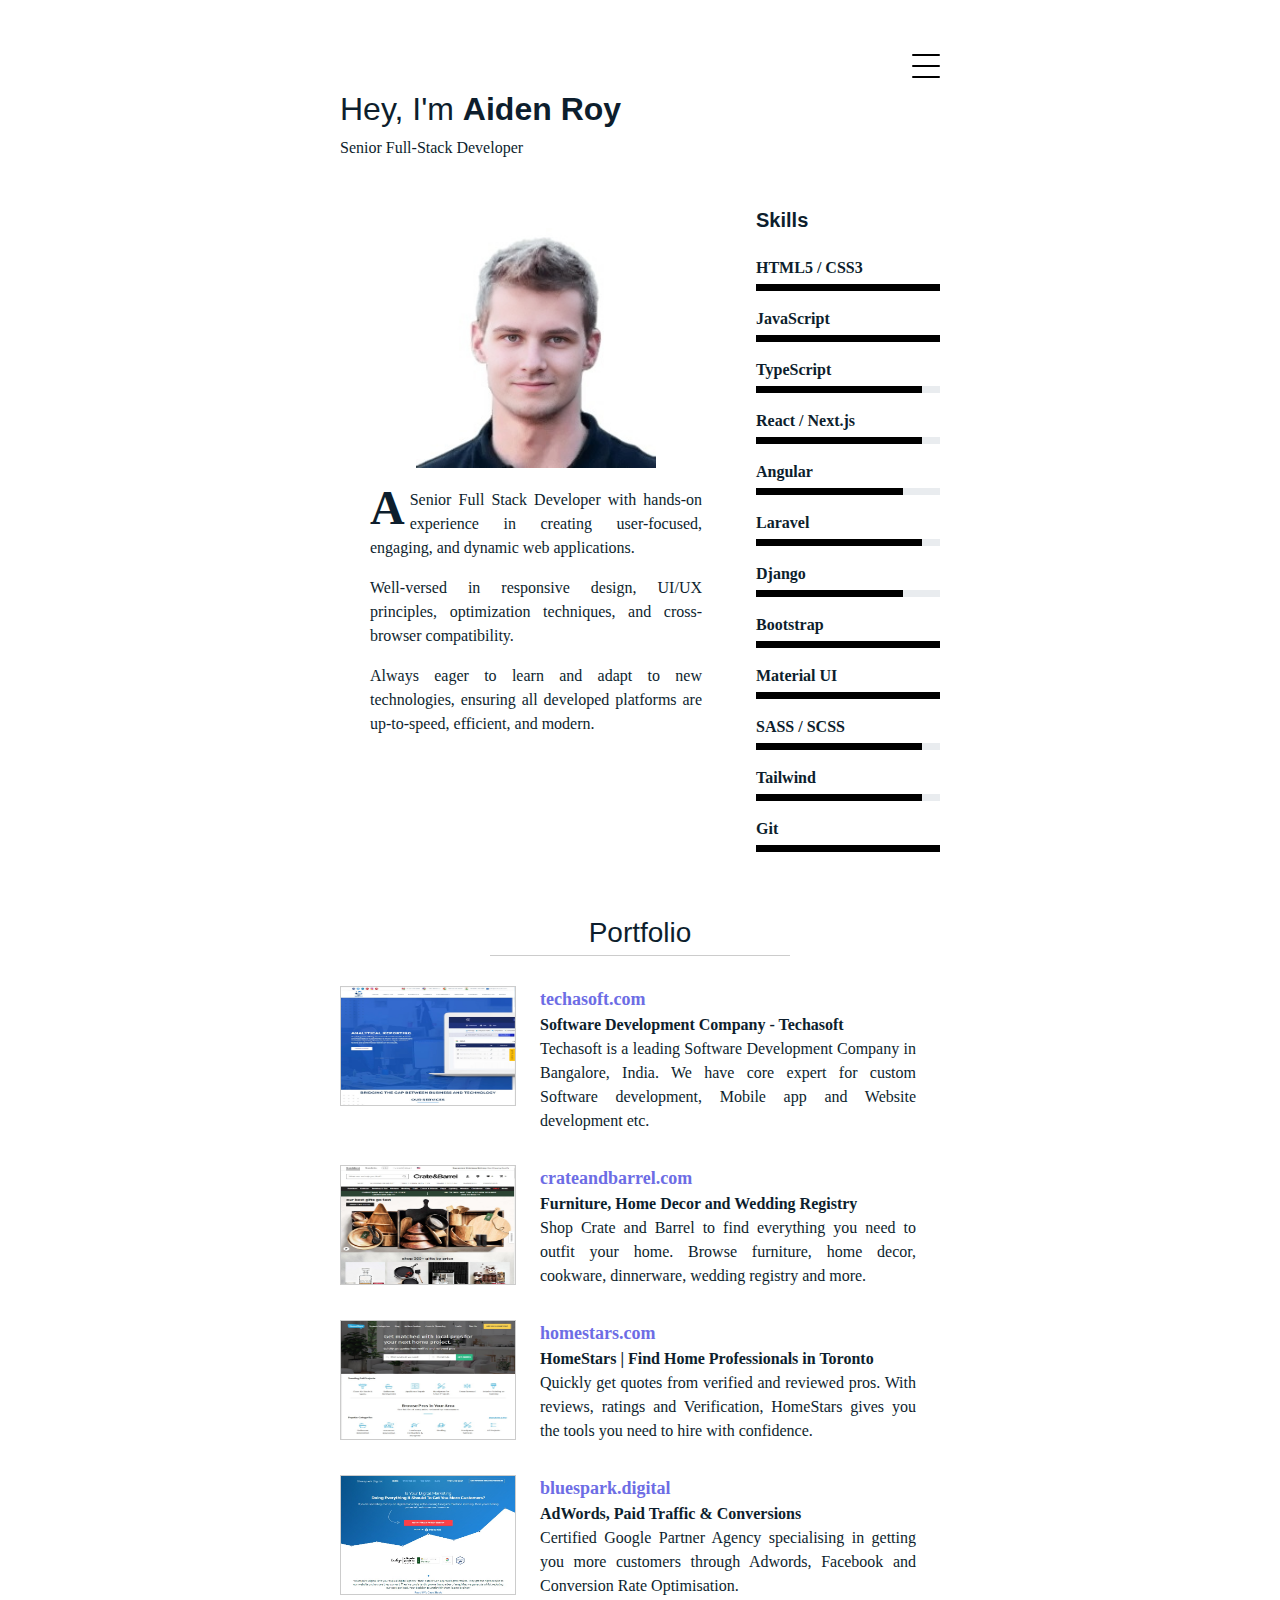
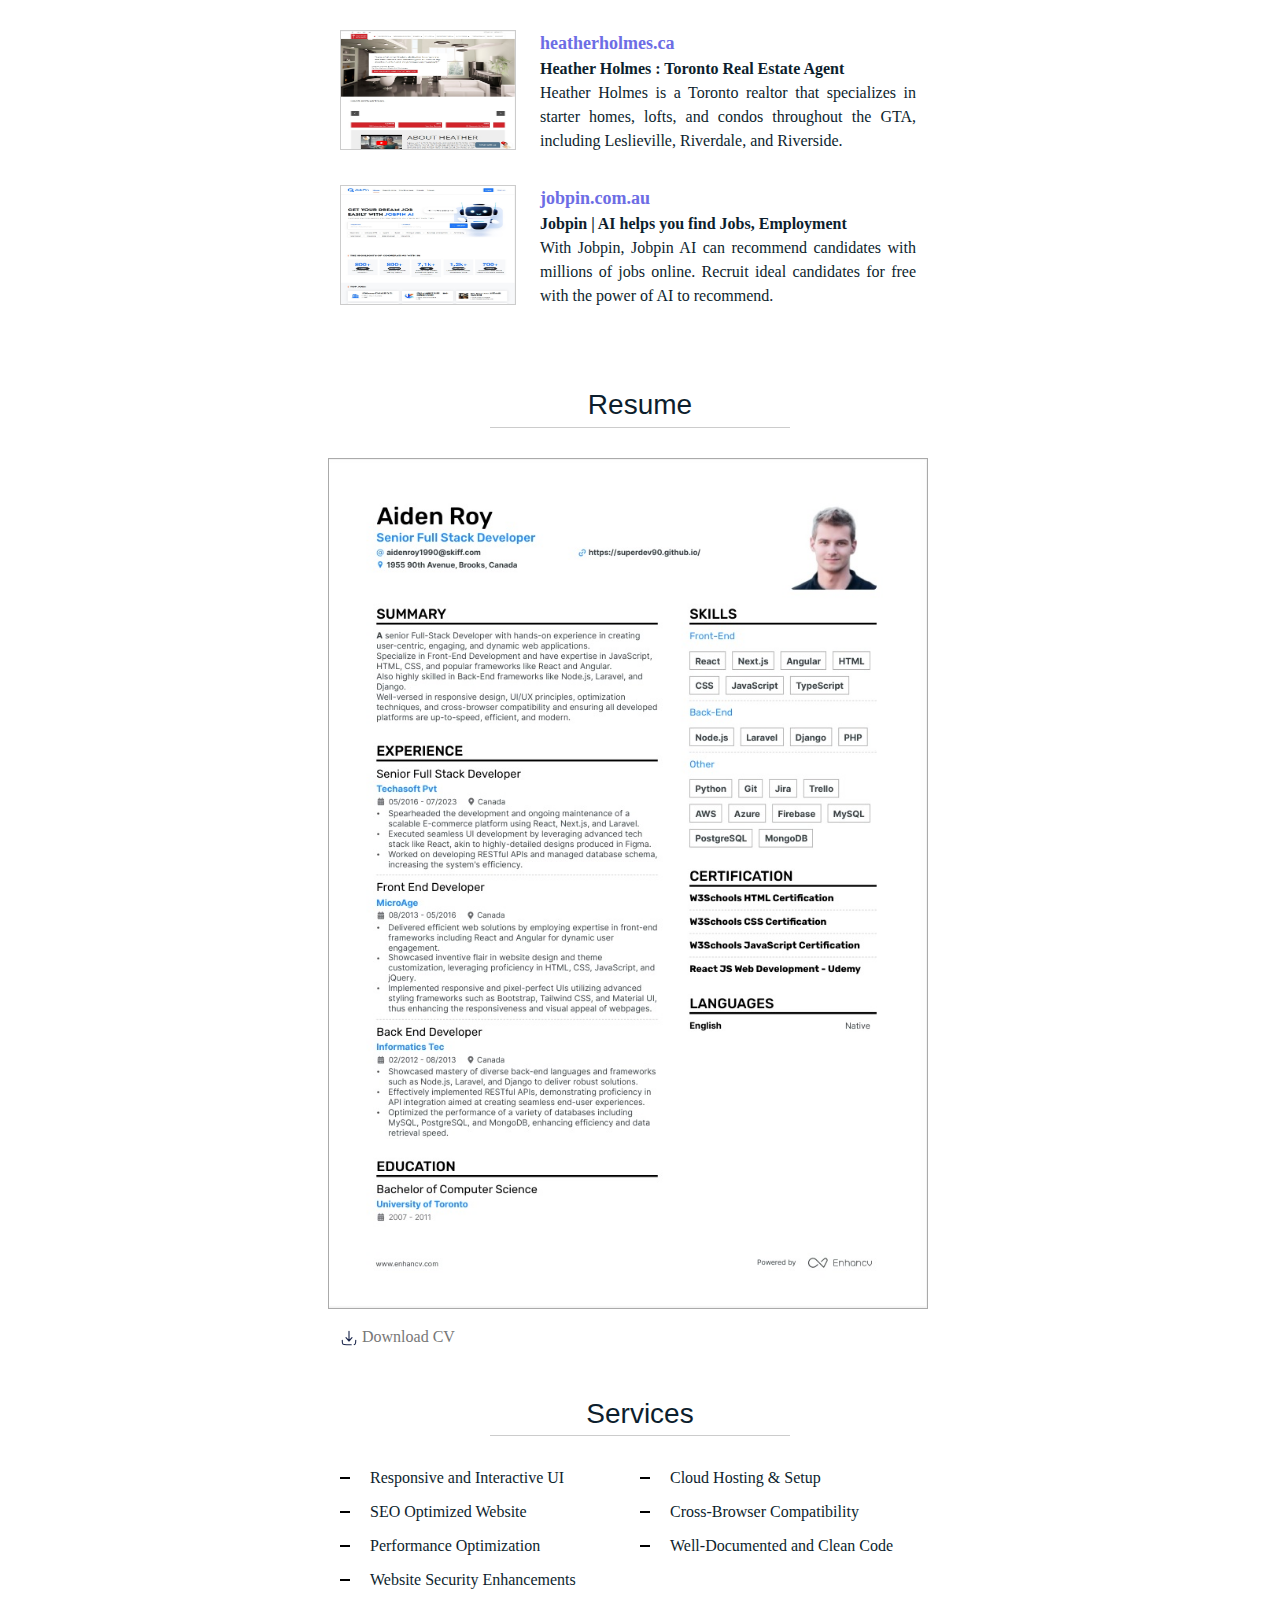
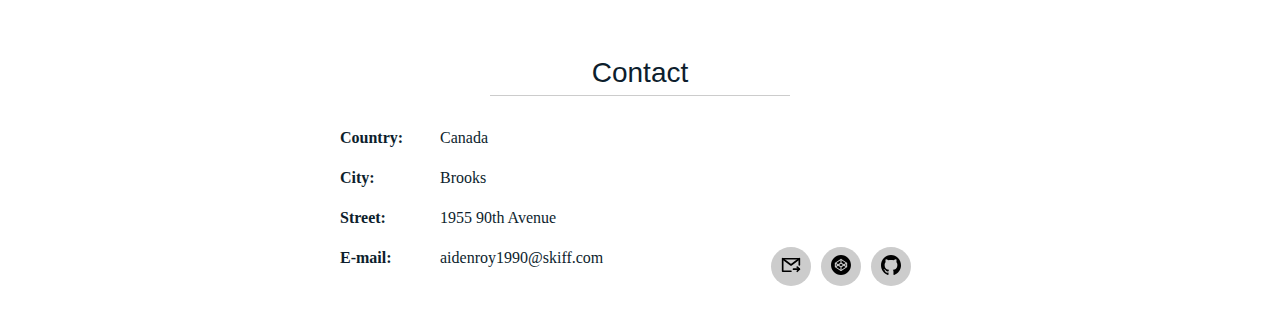
==== index.html @ 8926b75c "add download cv" ====
<!DOCTYPE html>
<html lang="en">
	<head>
		<meta charset="utf-8" />
		<meta content="width=device-width, initial-scale=1.0" name="viewport" />
		<title>Portfolio - AidenRoy</title>
		<link href="assets/vendor/aos/aos.css" rel="stylesheet" />
		<link href="assets/vendor/bootstrap/css/bootstrap.min.css" rel="stylesheet" />
		<link href="assets/css/style.css" rel="stylesheet" />
	</head>
	<body>
		<div style="max-width: 600px; margin: 0 auto">
			<nav class="navbar navbar-light custom-navbar">
				<a class="navbar-brand" href="index.html"></a>
				<a href="#" class="burger" data-bs-toggle="collapse" data-bs-target="#main-navbar">
					<span></span>
				</a>
			</nav>
			<div class="row mb-5">
				<h2>Hey, I'm <b>Aiden Roy</b></h2>
				<p class="mb-0">Senior Full-Stack Developer</p>
			</div>
			<div class="row mb-5">
				<div class="col-md-4 ml-auto order-2">
					<h3 class="h3 mb-4"><b>Skills</b></h3>
					<ul class="list-unstyled">
						<li class="mb-3">
							<div class="mb-1" style="justify-content: space-between">
								<strong>HTML5 / CSS3</strong>
							</div>
							<div class="progress custom-progress">
								<div class="progress-bar" role="progressbar" style="width: 100%"></div>
							</div>
						</li>
						<li class="mb-3">
							<div class="mb-1" style="justify-content: space-between">
								<strong>JavaScript</strong>
							</div>
							<div class="progress custom-progress">
								<div class="progress-bar" role="progressbar" style="width: 100%"></div>
							</div>
						</li>
						<li class="mb-3">
							<div class="mb-1" style="justify-content: space-between">
								<strong>TypeScript</strong>
							</div>
							<div class="progress custom-progress">
								<div class="progress-bar" role="progressbar" style="width: 90%"></div>
							</div>
						</li>
						<li class="mb-3">
							<div class="mb-1" style="justify-content: space-between">
								<strong>React / Next.js</strong>
							</div>
							<div class="progress custom-progress">
								<div class="progress-bar" role="progressbar" style="width: 90%"></div>
							</div>
						</li>
						<li class="mb-3">
							<div class="mb-1" style="justify-content: space-between">
								<strong>Angular</strong>
							</div>
							<div class="progress custom-progress">
								<div class="progress-bar" role="progressbar" style="width: 80%"></div>
							</div>
						</li>
						<li class="mb-3">
							<div class="mb-1" style="justify-content: space-between">
								<strong>Laravel</strong>
							</div>
							<div class="progress custom-progress">
								<div class="progress-bar" role="progressbar" style="width: 90%"></div>
							</div>
						</li>
						<li class="mb-3">
							<div class="mb-1" style="justify-content: space-between">
								<strong>Django</strong>
							</div>
							<div class="progress custom-progress">
								<div class="progress-bar" role="progressbar" style="width: 80%"></div>
							</div>
						</li>
						<li class="mb-3">
							<div class="mb-1" style="justify-content: space-between">
								<strong>Bootstrap</strong>
							</div>
							<div class="progress custom-progress">
								<div class="progress-bar" role="progressbar" style="width: 100%"></div>
							</div>
						</li>
						<li class="mb-3">
							<div class="mb-1" style="justify-content: space-between">
								<strong>Material UI</strong>
							</div>
							<div class="progress custom-progress">
								<div class="progress-bar" role="progressbar" style="width: 100%"></div>
							</div>
						</li>
						<li class="mb-3">
							<div class="mb-1" style="justify-content: space-between">
								<strong>SASS / SCSS</strong>
							</div>
							<div class="progress custom-progress">
								<div class="progress-bar" role="progressbar" style="width: 90%"></div>
							</div>
						</li>
						<li class="mb-3">
							<div class="mb-1" style="justify-content: space-between">
								<strong>Tailwind</strong>
							</div>
							<div class="progress custom-progress">
								<div class="progress-bar" role="progressbar" style="width: 90%"></div>
							</div>
						</li>
						<li class="mb-3">
							<div class="mb-1" style="justify-content: space-between">
								<strong>Git</strong>
							</div>
							<div class="progress custom-progress">
								<div class="progress-bar" role="progressbar" style="width: 100%"></div>
							</div>
						</li>
					</ul>
				</div>
				<div class="col-md-8 mb-5 mb-md-0">
					<img src="assets/img/avatar.jpg" width="100%" height="auto" alt="Image" class="img-fluid imgavatar" />
					<div style="text-align: justify; padding: 0px 30px">
						<p class="firstheading">A Senior Full Stack Developer with hands-on experience in creating user-focused, engaging, and dynamic web applications.</p>
						<p>Well-versed in responsive design, UI/UX principles, optimization techniques, and cross-browser compatibility.</p>
						<p>Always eager to learn and adapt to new technologies, ensuring all developed platforms are up-to-speed, efficient, and modern.</p>
					</div>
				</div>
			</div>

			<div class="row mb-5">
				<h3 class="h3 heading grey-border">Portfolio</h3>
				<div class="row mb-3">
					<div class="col-4">
						<a href="https://www.techasoft.com" target="_blank"><img class="img-fluid portitem" src="assets/img/img_1.jpg" /></a>
					</div>
					<div class="col-8">
						<a href="https://www.techasoft.com" target="_blank"><span style="color: #6d6de5; font-size: 18px; font-weight: bolder">techasoft.com</span><br /></a>
						<b>Software Development Company - Techasoft</b>
						<p style="text-align: justify">
							Techasoft is a leading Software Development Company in Bangalore, India. We have core expert for custom Software development, Mobile app and Website development etc.
						</p>
					</div>
				</div>
				<div class="row mb-3">
					<div class="col-4">
						<a href="https://www.crateandbarrel.com/" target="_blank"><img class="img-fluid portitem" src="assets/img/img_2.jpg" /></a>
					</div>
					<div class="col-8">
						<a href="https://www.crateandbarrel.com/" target="_blank"><span style="color: #6d6de5; font-size: 18px; font-weight: bolder">crateandbarrel.com</span><br /></a>
						<b>Furniture, Home Decor and Wedding Registry</b>
						<p style="text-align: justify">
							Shop Crate and Barrel to find everything you need to outfit your home. Browse furniture, home decor, cookware, dinnerware, wedding registry and more.
						</p>
					</div>
				</div>
				<div class="row mb-3">
					<div class="col-4">
						<a href="https://homestars.com/" target="_blank"><img class="img-fluid portitem" src="assets/img/img_3.jpg" /></a>
					</div>
					<div class="col-8">
						<a href="https://homestars.com/" target="_blank"><span style="color: #6d6de5; font-size: 18px; font-weight: bolder">homestars.com</span><br /></a>
						<b>HomeStars | Find Home Professionals in Toronto</b>
						<p style="text-align: justify">
							Quickly get quotes from verified and reviewed pros. With reviews, ratings and Verification, HomeStars gives you the tools you need to hire with confidence.
						</p>
					</div>
				</div>
				<div class="row mb-3">
					<div class="col-4">
						<a href="https://www.bluespark.digital/" target="_blank"><img class="img-fluid portitem" src="assets/img/img_5.jpg" /></a>
					</div>
					<div class="col-8">
						<a href="https://www.bluespark.digital/" target="_blank"><span style="color: #6d6de5; font-size: 18px; font-weight: bolder">bluespark.digital</span><br /></a>
						<b>AdWords, Paid Traffic & Conversions</b>
						<p style="text-align: justify">Certified Google Partner Agency specialising in getting you more customers through Adwords, Facebook and Conversion Rate Optimisation.</p>
					</div>
				</div>
				<div class="row mb-3">
					<div class="col-4">
						<a href="https://heatherholmes.ca/" target="_blank"><img class="img-fluid portitem" src="assets/img/img_6.jpg" /></a>
					</div>
					<div class="col-8">
						<a href="https://heatherholmes.ca/" target="_blank"><span style="color: #6d6de5; font-size: 18px; font-weight: bolder">heatherholmes.ca</span><br /></a>
						<b>Heather Holmes : Toronto Real Estate Agent</b>
						<p style="text-align: justify">
							Heather Holmes is a Toronto realtor that specializes in starter homes, lofts, and condos throughout the GTA, including Leslieville, Riverdale, and Riverside.
						</p>
					</div>
				</div>
				<div class="row mb-3">
					<div class="col-4">
						<a href="https://jobpin.com.au/" target="_blank"><img class="img-fluid portitem" src="assets/img/img_4.jpg" /></a>
					</div>
					<div class="col-8">
						<a href="https://jobpin.com.au/" target="_blank"><span style="color: #6d6de5; font-size: 18px; font-weight: bolder">jobpin.com.au</span><br /></a>
						<b>Jobpin | AI helps you find Jobs, Employment</b>
						<p style="text-align: justify">
							With Jobpin, Jobpin AI can recommend candidates with millions of jobs online. Recruit ideal candidates for free with the power of AI to recommend.
						</p>
					</div>
				</div>
			</div>

			<div class="row mb-5">
				<h3 class="h3 heading grey-border">Resume</h3>
				<div class="row mb-3">
					<img class="img-fluid" style="border: 1px solid #aaa; padding: 0" width="100%" height="auto" src="assets/img/resume.jpg" />
				</div>
				<a href="assets/img/resume.pdf">
					<svg width="18px" height="18px" viewBox="0 0 24 24" fill="none" xmlns="http://www.w3.org/2000/svg">
						<path d="M12 3V16M12 16L16 11.625M12 16L8 11.625" stroke="#1C274C" stroke-width="1.5" stroke-linecap="round" stroke-linejoin="round" />
						<path
							d="M15 21H9C6.17157 21 4.75736 21 3.87868 20.1213C3 19.2426 3 17.8284 3 15M21 15C21 17.8284 21 19.2426 20.1213 20.1213C19.8215 20.4211 19.4594 20.6186 19 20.7487"
							stroke="#1C274C"
							stroke-width="1.5"
							stroke-linecap="round"
							stroke-linejoin="round"
						/></svg
					>&nbsp;Download CV</a
				>
			</div>

			<div class="row mb-5">
				<h3 class="h3 heading grey-border">Services</h3>
				<div class="row">
					<div class="col-6">
						<ul class="list-unstyled list-line">
							<li>Responsive and Interactive UI</li>
							<li>SEO Optimized Website</li>
							<li>Performance Optimization</li>
							<li>Website Security Enhancements</li>
						</ul>
					</div>
					<div class="col-6">
						<ul class="list-unstyled list-line">
							<li>Cloud Hosting & Setup</li>
							<li>Cross-Browser Compatibility</li>
							<li>Well-Documented and Clean Code</li>
						</ul>
					</div>
				</div>
			</div>

			<div class="row mb-5">
				<h3 class="h3 heading grey-border">Contact</h3>
				<div class="row">
					<div class="col-2">
						<p><b>Country:</b></p>
						<p><b>City:</b></p>
						<p><b>Street:</b></p>
						<p><b>E-mail:</b></p>
					</div>
					<div class="col-4">
						<p>Canada</p>
						<p>Brooks</p>
						<p>1955 90th Avenue</p>
						<p>aidenroy1990@skiff.com</p>
					</div>
					<div class="col-6" style="display: flex; align-items: end; justify-content: end">
						<a class="linkitem" href="mailto:aidenroy1990@skiff.com">
							<svg width="20px" height="20px" viewBox="0 0 48 48" fill="none" xmlns="http://www.w3.org/2000/svg">
								<path d="M44 24V9H24H4V24V39H24" stroke="#000000" stroke-width="4" stroke-linecap="round" stroke-linejoin="round" />
								<path d="M44 34L30 34" stroke="#000000" stroke-width="4" stroke-linecap="round" stroke-linejoin="round" />
								<path d="M39 29L44 34L39 39" stroke="#000000" stroke-width="4" stroke-linecap="round" stroke-linejoin="round" />
								<path d="M4 9L24 24L44 9" stroke="#000000" stroke-width="4" stroke-linecap="round" stroke-linejoin="round" />
							</svg>
						</a>
						<a class="linkitem" href="https://codepen.io/superdev1990" target="_blank">
							<svg
								fill="#000000"
								version="1.1"
								xmlns="http://www.w3.org/2000/svg"
								xmlns:xlink="http://www.w3.org/1999/xlink"
								width="20px"
								height="20px"
								viewBox="0 0 512 512"
								enable-background="new 0 0 512 512"
								xml:space="preserve"
							>
								<g id="c2be471c56fc5b4dd571614bb305209c">
									<path
										display="inline"
										d="M159.145,256.002l-33.97,22.721v-45.441L159.145,256.002z M242.423,200.297v-63.325l-106.378,70.912
		l47.519,31.789L242.423,200.297z M375.957,207.884l-106.38-70.912v63.325l58.863,39.376L375.957,207.884z M136.045,304.119
		l106.377,70.913v-63.326l-58.857-39.366L136.045,304.119z M269.577,311.706v63.326l106.38-70.913L328.44,272.34L269.577,311.706z
		 M255.999,223.882l-48.02,32.119l48.02,32.121l48.022-32.121L255.999,223.882z M511.5,256.002
		c0,141.112-114.39,255.497-255.501,255.497C114.895,511.499,0.5,397.114,0.5,256.002C0.5,114.891,114.895,0.501,255.999,0.501
		C397.11,0.501,511.5,114.891,511.5,256.002z M413.978,207.867c0-0.599-0.043-1.188-0.122-1.771c-0.028-0.198-0.074-0.39-0.107-0.59
		c-0.07-0.382-0.137-0.765-0.237-1.139c-0.058-0.225-0.14-0.44-0.212-0.656c-0.107-0.333-0.215-0.664-0.348-0.989
		c-0.092-0.224-0.205-0.448-0.304-0.664c-0.146-0.308-0.296-0.607-0.461-0.897c-0.122-0.217-0.259-0.424-0.388-0.632
		c-0.183-0.282-0.369-0.557-0.572-0.823c-0.15-0.199-0.304-0.398-0.47-0.589c-0.212-0.249-0.437-0.499-0.673-0.732
		c-0.18-0.183-0.354-0.365-0.54-0.531c-0.246-0.225-0.508-0.44-0.773-0.649c-0.2-0.157-0.399-0.315-0.611-0.465
		c-0.078-0.05-0.149-0.116-0.229-0.166l-144.398-96.269c-4.563-3.042-10.501-3.042-15.063,0l-144.402,96.269
		c-0.076,0.05-0.146,0.116-0.221,0.166c-0.212,0.149-0.415,0.308-0.615,0.465c-0.266,0.209-0.524,0.425-0.77,0.649
		c-0.187,0.166-0.364,0.349-0.544,0.531c-0.236,0.233-0.456,0.483-0.677,0.732c-0.158,0.19-0.315,0.39-0.465,0.589
		c-0.199,0.267-0.391,0.541-0.57,0.823c-0.138,0.208-0.266,0.415-0.39,0.632c-0.166,0.29-0.315,0.59-0.462,0.897
		c-0.104,0.216-0.208,0.44-0.303,0.664c-0.133,0.325-0.245,0.656-0.35,0.989c-0.074,0.216-0.148,0.432-0.211,0.656
		c-0.101,0.374-0.166,0.757-0.238,1.139c-0.032,0.2-0.082,0.392-0.107,0.59c-0.079,0.582-0.125,1.172-0.125,1.771v96.269
		c0,0.599,0.046,1.188,0.125,1.778c0.025,0.191,0.075,0.391,0.107,0.582c0.072,0.383,0.138,0.765,0.238,1.139
		c0.063,0.225,0.137,0.44,0.211,0.656c0.104,0.332,0.217,0.665,0.35,0.999c0.095,0.224,0.199,0.438,0.303,0.655
		c0.146,0.308,0.296,0.606,0.462,0.905c0.124,0.208,0.252,0.416,0.39,0.624c0.18,0.282,0.371,0.557,0.57,0.822
		c0.149,0.208,0.307,0.399,0.465,0.59c0.221,0.249,0.44,0.499,0.677,0.731c0.18,0.184,0.357,0.365,0.544,0.532
		c0.245,0.225,0.504,0.439,0.77,0.647c0.2,0.158,0.403,0.316,0.615,0.466c0.075,0.05,0.145,0.116,0.221,0.166l144.402,96.27
		c2.281,1.521,4.908,2.284,7.53,2.284c2.63,0,5.252-0.764,7.533-2.284l144.398-96.27c0.079-0.05,0.15-0.116,0.229-0.166
		c0.212-0.149,0.411-0.308,0.611-0.466c0.266-0.208,0.527-0.423,0.773-0.647c0.186-0.167,0.36-0.349,0.54-0.532
		c0.236-0.232,0.461-0.482,0.673-0.731c0.166-0.19,0.319-0.382,0.47-0.59c0.203-0.266,0.39-0.54,0.572-0.822
		c0.129-0.208,0.266-0.416,0.388-0.624c0.165-0.299,0.315-0.598,0.461-0.905c0.099-0.217,0.212-0.432,0.304-0.655
		c0.133-0.334,0.24-0.667,0.348-0.999c0.072-0.216,0.154-0.432,0.212-0.656c0.101-0.374,0.167-0.756,0.237-1.139
		c0.033-0.191,0.079-0.391,0.107-0.582c0.079-0.59,0.122-1.18,0.122-1.778V207.867z M386.826,278.723v-45.441l-33.965,22.72
		L386.826,278.723z"
									></path>
								</g>
							</svg>
						</a>
						<a class="linkitem" href="https://github.com/superdev90" target="_blank">
							<svg width="20px" height="20px" viewBox="0 0 20 20" version="1.1" xmlns="http://www.w3.org/2000/svg" xmlns:xlink="http://www.w3.org/1999/xlink">
								<g id="Page-1" stroke="none" stroke-width="1" fill="none" fill-rule="evenodd">
									<g id="Dribbble-Light-Preview" transform="translate(-140.000000, -7559.000000)" fill="#000000">
										<g id="icons" transform="translate(56.000000, 160.000000)">
											<path
												d="M94,7399 C99.523,7399 104,7403.59 104,7409.253 C104,7413.782 101.138,7417.624 97.167,7418.981 C96.66,7419.082 96.48,7418.762 96.48,7418.489 C96.48,7418.151 96.492,7417.047 96.492,7415.675 C96.492,7414.719 96.172,7414.095 95.813,7413.777 C98.04,7413.523 100.38,7412.656 100.38,7408.718 C100.38,7407.598 99.992,7406.684 99.35,7405.966 C99.454,7405.707 99.797,7404.664 99.252,7403.252 C99.252,7403.252 98.414,7402.977 96.505,7404.303 C95.706,7404.076 94.85,7403.962 94,7403.958 C93.15,7403.962 92.295,7404.076 91.497,7404.303 C89.586,7402.977 88.746,7403.252 88.746,7403.252 C88.203,7404.664 88.546,7405.707 88.649,7405.966 C88.01,7406.684 87.619,7407.598 87.619,7408.718 C87.619,7412.646 89.954,7413.526 92.175,7413.785 C91.889,7414.041 91.63,7414.493 91.54,7415.156 C90.97,7415.418 89.522,7415.871 88.63,7414.304 C88.63,7414.304 88.101,7413.319 87.097,7413.247 C87.097,7413.247 86.122,7413.234 87.029,7413.87 C87.029,7413.87 87.684,7414.185 88.139,7415.37 C88.139,7415.37 88.726,7417.2 91.508,7416.58 C91.513,7417.437 91.522,7418.245 91.522,7418.489 C91.522,7418.76 91.338,7419.077 90.839,7418.982 C86.865,7417.627 84,7413.783 84,7409.253 C84,7403.59 88.478,7399 94,7399"
												id="github-[#142]"
											></path>
										</g>
									</g>
								</g></svg
						></a>
					</div>
				</div>
			</div>
		</div>
	</body>
	<script src="assets/vendor/aos/aos.js"></script>
	<script src="assets/vendor/bootstrap/js/bootstrap.bundle.min.js"></script>
	<script src="assets/js/main.js"></script>
</html>
---- assets/css/style.css ----
/**
* Template Name: MyPortfolio
* Updated: Sep 18 2023 with Bootstrap v5.3.2
* Template URL: https://bootstrapmade.com/myportfolio-bootstrap-portfolio-website-template/
* Author: BootstrapMade.com
* License: https://bootstrapmade.com/license/
*/

/*--------------------------------------------------------------
# General
--------------------------------------------------------------*/
body {
	font-family: "Source Seric";
	color: #0d1e2d;
}

a {
	color: #777;
	text-decoration: none;
}

a:hover {
	color: #000;
}

h1,
h2,
h3,
h4,
h5,
h6,
.font-heading {
	font-family: "Raleway", sans-serif;
}

.section {
	padding: 7rem 0;
}

.filters a {
	text-decoration: none;
	color: #000;
	display: inline-block;
	padding-left: 10px;
	padding-right: 10px;
	position: relative;
}

.filters a:hover,
.filters a:focus,
.filters a:active {
	text-decoration: none;
}

.filters a:hover:before {
	content: "";
	position: absolute;
	left: 10px;
	right: 10px;
	bottom: 0;
	height: 1px;
	background-color: #000;
}

.filters a.active {
	color: #000;
}

.filters a.active:before {
	content: "";
	position: absolute;
	left: 10px;
	right: 10px;
	bottom: 0;
	height: 1px;
	background-color: #000;
}

.h3 {
	font-size: 20px;
}

.h4 {
	font-size: 16px;
}

.heading {
	font-size: 28px;
}

.readmore {
	display: inline-block;
	border: 1px solid #000;
	padding: 10px 15px;
	font-size: 12px;
	text-transform: uppercase;
	color: #000;
	transition: 0.2s all ease;
	font-weight: 700;
}

.readmore:active,
.readmore:focus,
.readmore:hover {
	outline: none;
}

.readmore:hover {
	color: #fff;
	text-decoration: none;
	background: #000;
}

.testimonials-slider .swiper-pagination {
	margin-top: -60px;
	position: relative;
}

.testimonials-slider .swiper-pagination .swiper-pagination-bullet {
	width: 12px;
	height: 12px;
	background-color: rgba(13, 30, 45, 0.3);
	opacity: 1;
}

.testimonials-slider .swiper-pagination .swiper-pagination-bullet-active {
	background-color: rgba(13, 30, 45, 0.6);
}

.sticky-content {
	position: sticky;
	position: -webkit-sticky;
	top: 0;
	/* required */
}

.list-line li {
	margin-bottom: 10px;
	position: relative;
	padding-left: 30px;
}

.list-line li:before {
	content: "";
	position: absolute;
	left: 0;
	top: 0.7rem;
	width: 10px;
	height: 2px;
	background: #000;
}

.form-control {
	border-radius: 0;
	background: #f8f9fa;
	border: 1px solid transparent;
	padding-top: 10px !important;
	padding-bottom: 10px !important;
}

.form-control:active,
.form-control:focus {
	background: #eff1f4;
	outline: none;
	box-shadow: none;
	border: 1px solid transparent;
}

.custom-progress {
	height: 7px;
	border-radius: 0;
}

.custom-progress .progress-bar {
	background: #000;
}

/* Services */
.services i {
	font-size: 40px;
}

.services h4 {
	padding-top: 10px;
}

/* Contact Form */
.php-email-form .error-message {
	display: none;
	color: #fff;
	background: #ed3c0d;
	text-align: left;
	padding: 15px;
	font-weight: 600;
}

.php-email-form .error-message br + br {
	margin-top: 25px;
}

.php-email-form .sent-message {
	display: none;
	color: #fff;
	background: #18d26e;
	text-align: center;
	padding: 15px;
	font-weight: 600;
}

.php-email-form .loading {
	display: none;
	background: #fff;
	text-align: center;
	padding: 15px;
}

.php-email-form .loading:before {
	content: "";
	display: inline-block;
	border-radius: 50%;
	width: 24px;
	height: 24px;
	margin: 0 10px -6px 0;
	border: 3px solid #18d26e;
	border-top-color: #eee;
	animation: animate-loading 1s linear infinite;
}

@keyframes animate-loading {
	0% {
		transform: rotate(0deg);
	}

	100% {
		transform: rotate(360deg);
	}
}

/*--------------------------------------------------------------
# Header
--------------------------------------------------------------*/
/* Custom Navmenu */
.custom-navmenu {
	background: #0d1e2d;
}

.custom-navmenu .custom-menu,
.custom-navmenu .custom-menu li {
	padding: 0;
	margin: 0;
	list-style: none;
}

.custom-navmenu .custom-menu li {
	margin-bottom: 0;
	font-size: 20px;
}

.custom-navmenu .custom-menu li a {
	color: #fff;
	padding: 10px 0 !important;
}

.custom-navmenu .custom-menu li a:hover {
	text-decoration: none;
}

.custom-navmenu .custom-menu li.active a {
	text-decoration: underline;
}

.custom-navmenu h3 {
	font-size: 20px;
	color: #fff;
}

.custom-navmenu p {
	color: rgba(255, 255, 255, 0.6);
}

.custom-navmenu a {
	color: rgba(255, 255, 255, 0.7);
}

.custom-navmenu a:hover {
	color: #fff;
}

/* Custom Navbar */
.custom-navbar {
	padding-top: 50px;
	width: 100%;
}

@media (max-width: 780px) {
	.custom-navbar > .container {
		padding-right: 0;
		padding-left: 0;
	}
}

.custom-navbar .navbar-brand {
	font-size: 1.7rem;
}

/* Burger */
.burger {
	width: 28px;
	height: 32px;
	cursor: pointer;
	position: relative;
}

.burger:before,
.burger span,
.burger:after {
	width: 100%;
	height: 2px;
	display: block;
	background: #000;
	border-radius: 2px;
	position: absolute;
	opacity: 1;
}

.burger:before,
.burger:after {
	transition: top 0.35s cubic-bezier(0.23, 1, 0.32, 1), transform 0.35s cubic-bezier(0.23, 1, 0.32, 1), opacity 0.35s cubic-bezier(0.23, 1, 0.32, 1),
		background-color 1.15s cubic-bezier(0.86, 0, 0.07, 1);
	-webkit-transition: top 0.35s cubic-bezier(0.23, 1, 0.32, 1), -webkit-transform 0.35s cubic-bezier(0.23, 1, 0.32, 1), opacity 0.35s cubic-bezier(0.23, 1, 0.32, 1),
		background-color 1.15s cubic-bezier(0.86, 0, 0.07, 1);
	content: "";
}

.burger:before {
	top: 4px;
}

.burger span {
	top: 15px;
}

.burger:after {
	top: 26px;
}

/* Hover */
.burger:hover:before {
	top: 7px;
}

.burger:hover:after {
	top: 23px;
}

/* Click */
.burger.active span {
	opacity: 0;
}

.burger.active:before,
.burger.active:after {
	top: 40%;
}

.burger.active:before {
	transform: rotate(45deg);
}

.burger.active:after {
	transform: rotate(-45deg);
}

.burger:focus {
	outline: none;
}

/*--------------------------------------------------------------
# Footer
--------------------------------------------------------------*/
.footer {
	padding: 0 0 4rem 0;
}

.footer a {
	color: #000;
}

.social a {
	display: inline-block;
	width: 50px;
	height: 50px;
	border-radius: 50%;
	background: #f8f9fa;
	position: relative;
	text-align: center;
	color: #0d1e2d;
}

.social a span {
	display: inline-block;
	left: 50%;
	position: absolute;
	top: 50%;
	transform: translate(-50%, -50%);
}

.social a:hover {
	color: #000;
}

.firstheading::first-letter {
	font-weight: bold;
	font-size: 48px;
	float: left;
	line-height: 40px;
	padding-right: 5px;
}

.grey-border {
	border-bottom: 1px solid #ccc;
	padding-bottom: 5px;
	max-width: 300px;
	text-align: center;
	margin: 0 auto 30px;
}

.portitem {
	border: 1px solid #ccc;
	width: 100%;
	height: 120px;
}

.imgavatar {
	display: block;
	max-width: 240px;
	margin: 20px auto;
}

.linkitem {
	padding: 5px 10px 10px;
	background-color: #ccc;
	border-radius: 50%;
	margin: 0px 5px;
}
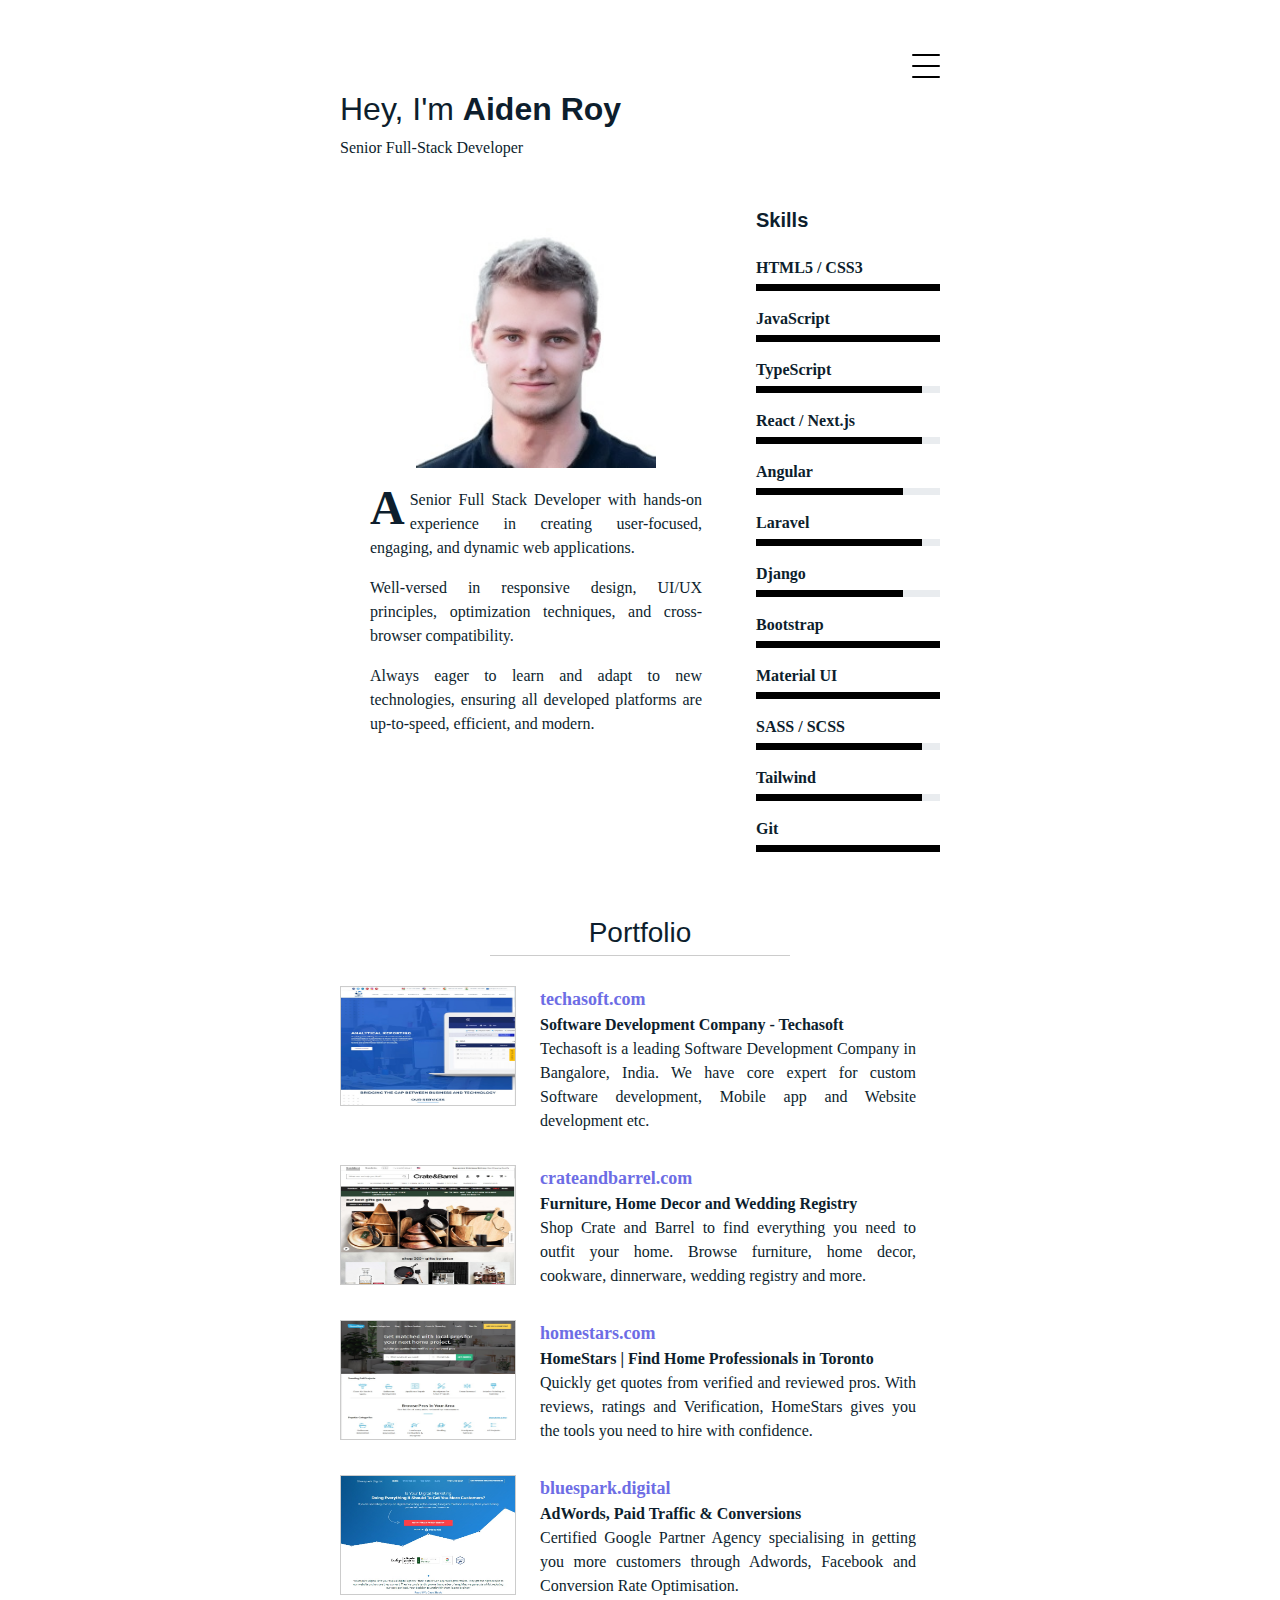
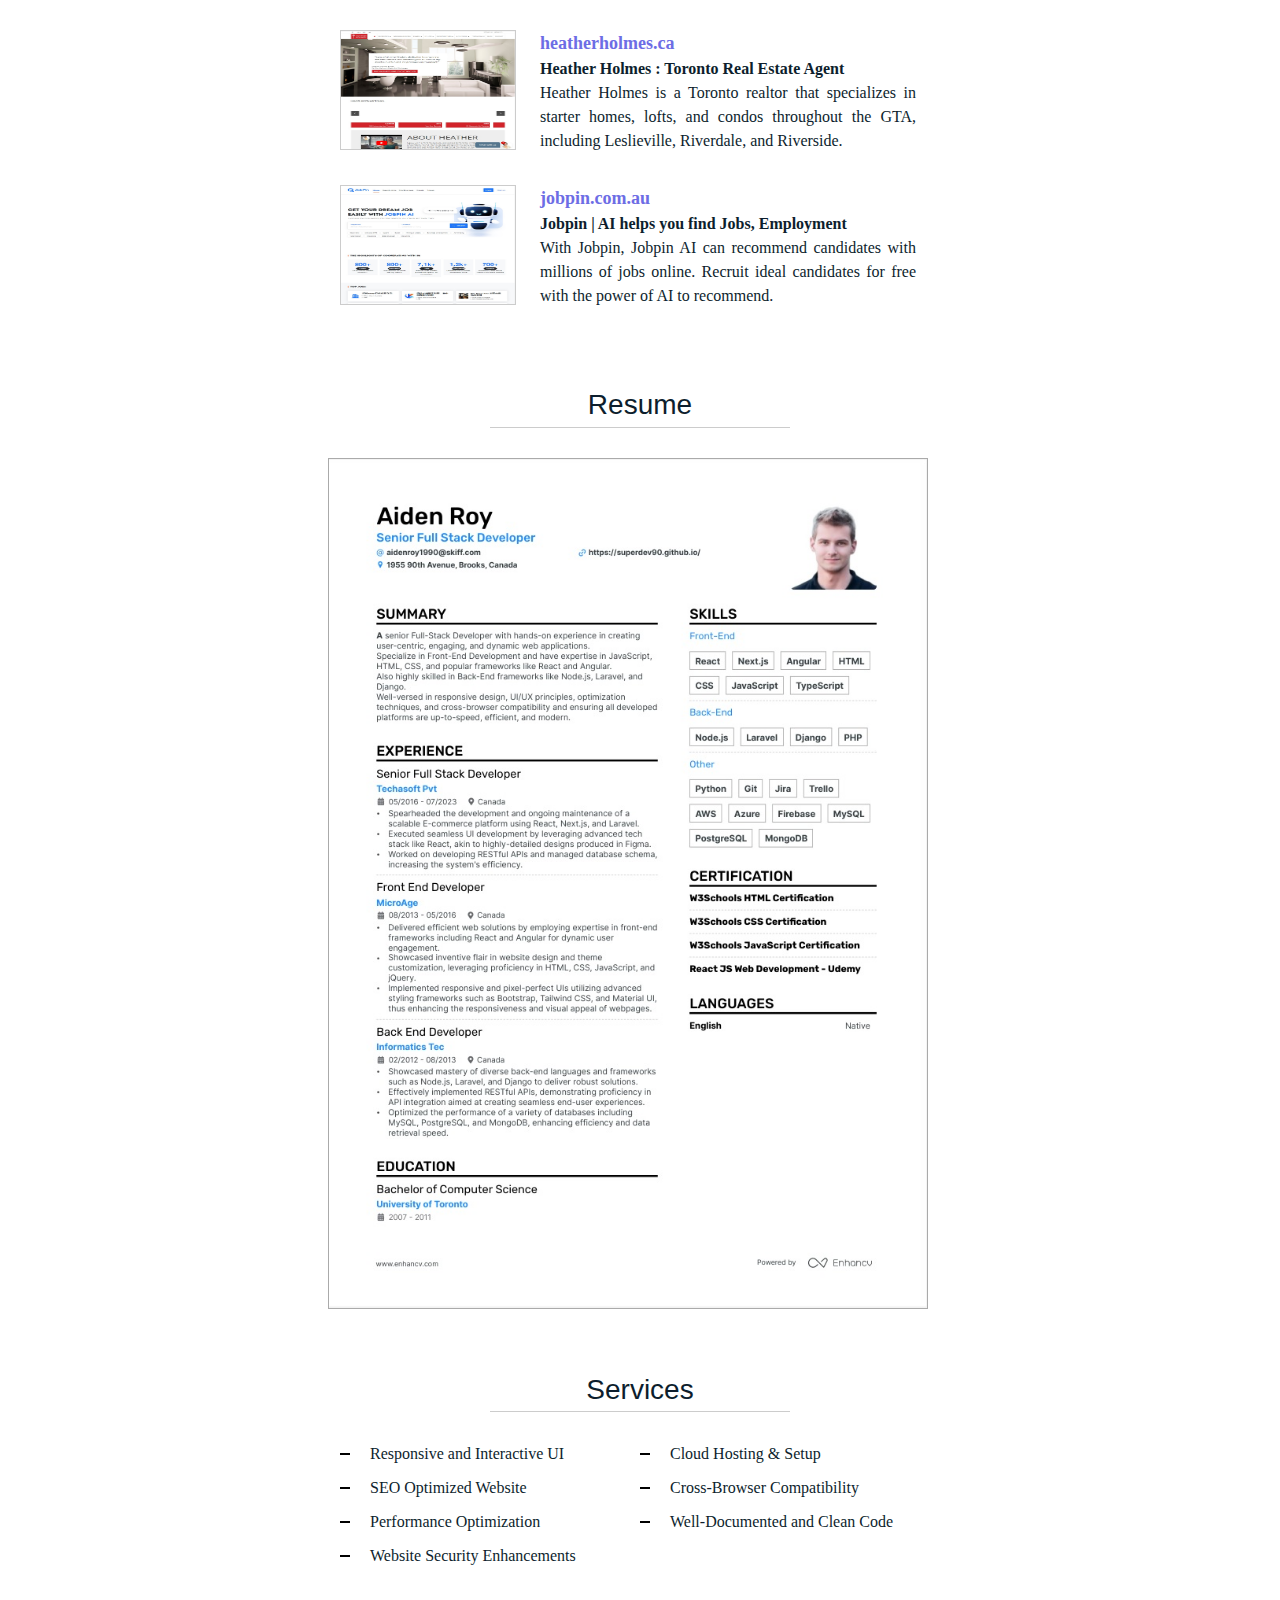
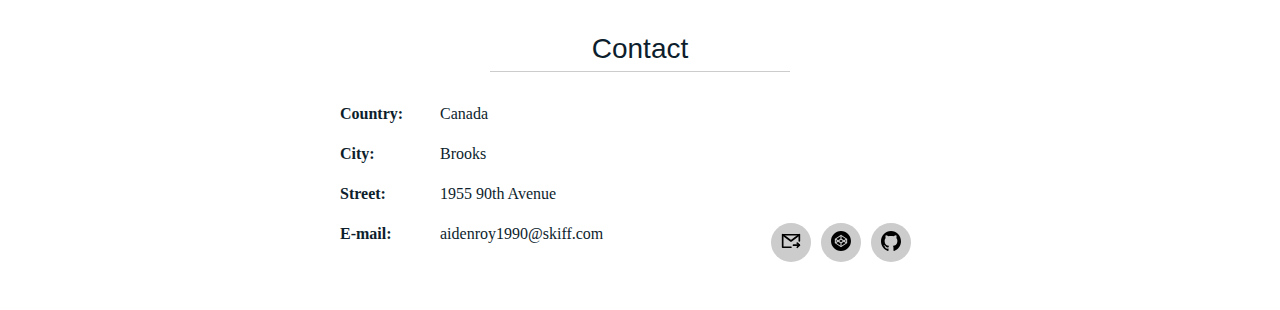
==== commit ec547dd1: "modify changes" ====
--- a/index.html
+++ b/index.html
@@ -211,18 +211,6 @@
 				<div class="row mb-3">
 					<img class="img-fluid" style="border: 1px solid #aaa; padding: 0" width="100%" height="auto" src="assets/img/resume.jpg" />
 				</div>
-				<a href="assets/img/resume.pdf">
-					<svg width="18px" height="18px" viewBox="0 0 24 24" fill="none" xmlns="http://www.w3.org/2000/svg">
-						<path d="M12 3V16M12 16L16 11.625M12 16L8 11.625" stroke="#1C274C" stroke-width="1.5" stroke-linecap="round" stroke-linejoin="round" />
-						<path
-							d="M15 21H9C6.17157 21 4.75736 21 3.87868 20.1213C3 19.2426 3 17.8284 3 15M21 15C21 17.8284 21 19.2426 20.1213 20.1213C19.8215 20.4211 19.4594 20.6186 19 20.7487"
-							stroke="#1C274C"
-							stroke-width="1.5"
-							stroke-linecap="round"
-							stroke-linejoin="round"
-						/></svg
-					>&nbsp;Download CV</a
-				>
 			</div>
 
 			<div class="row mb-5">
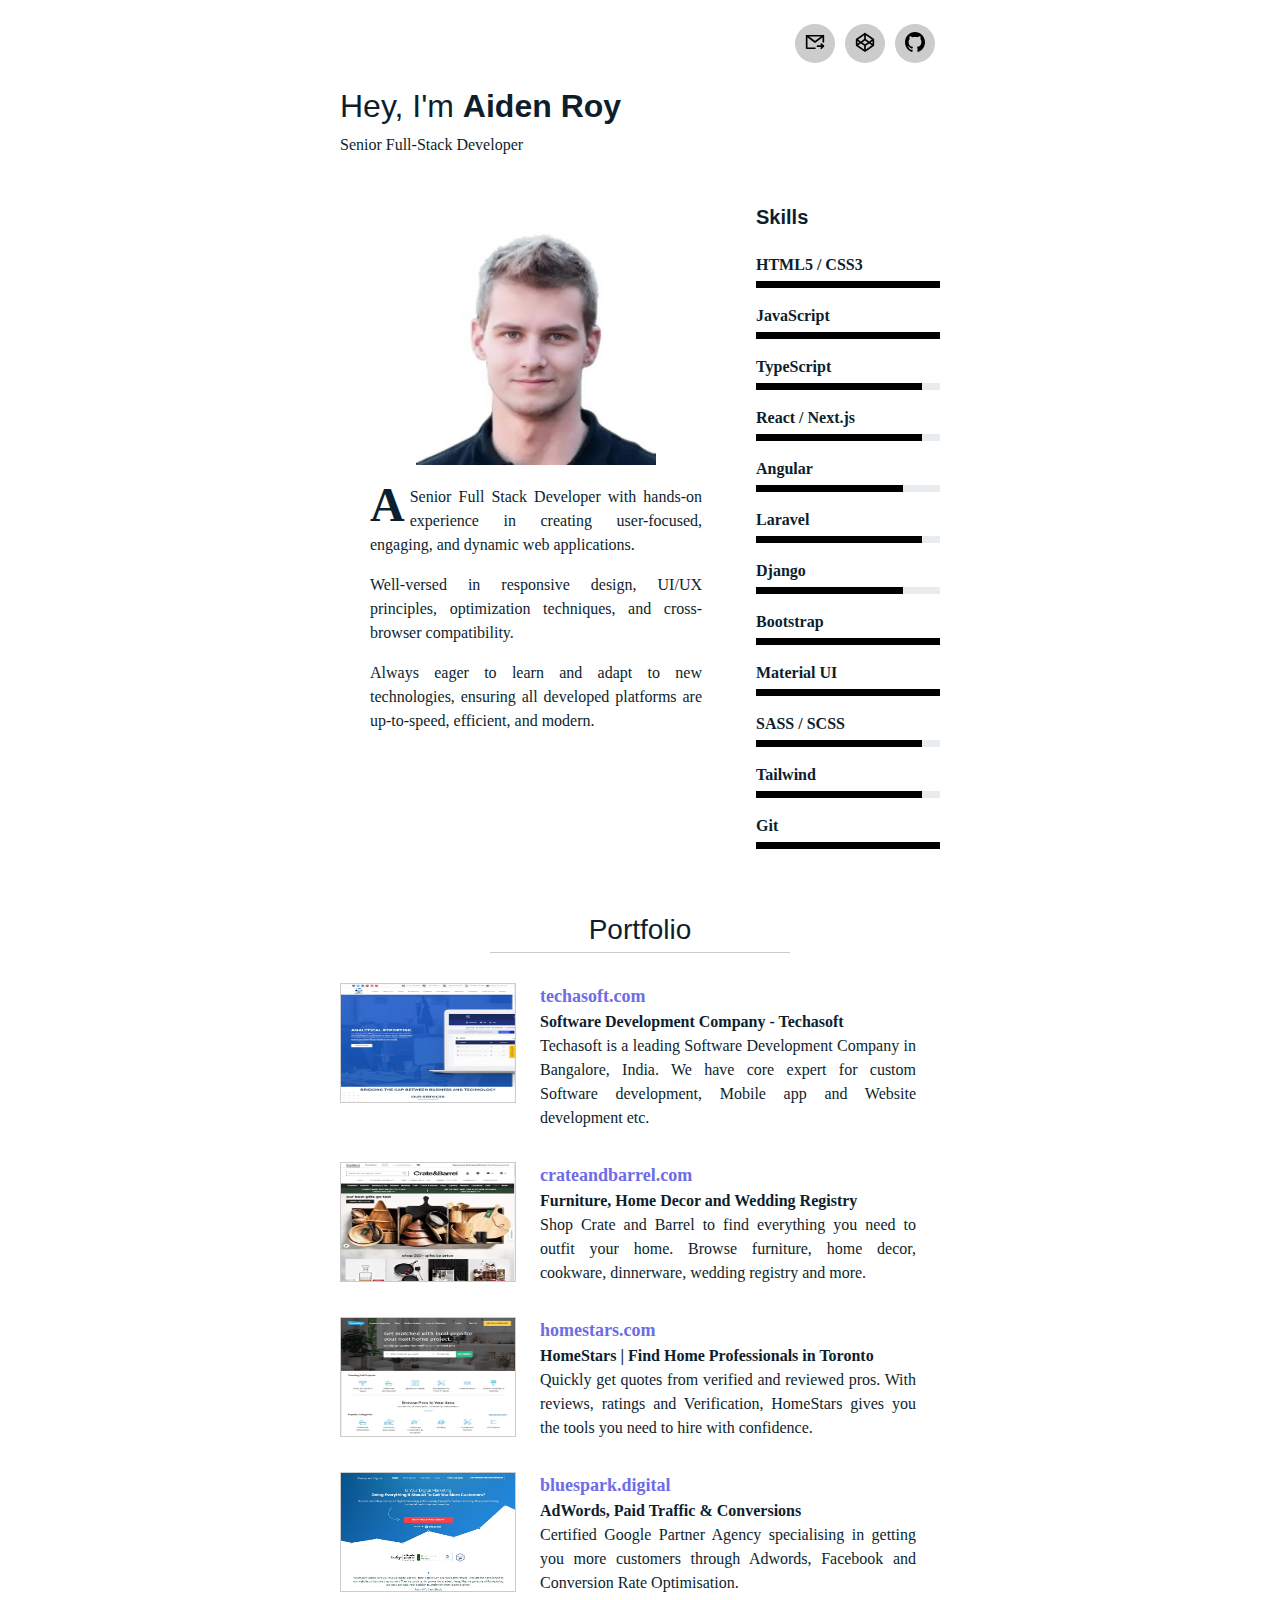
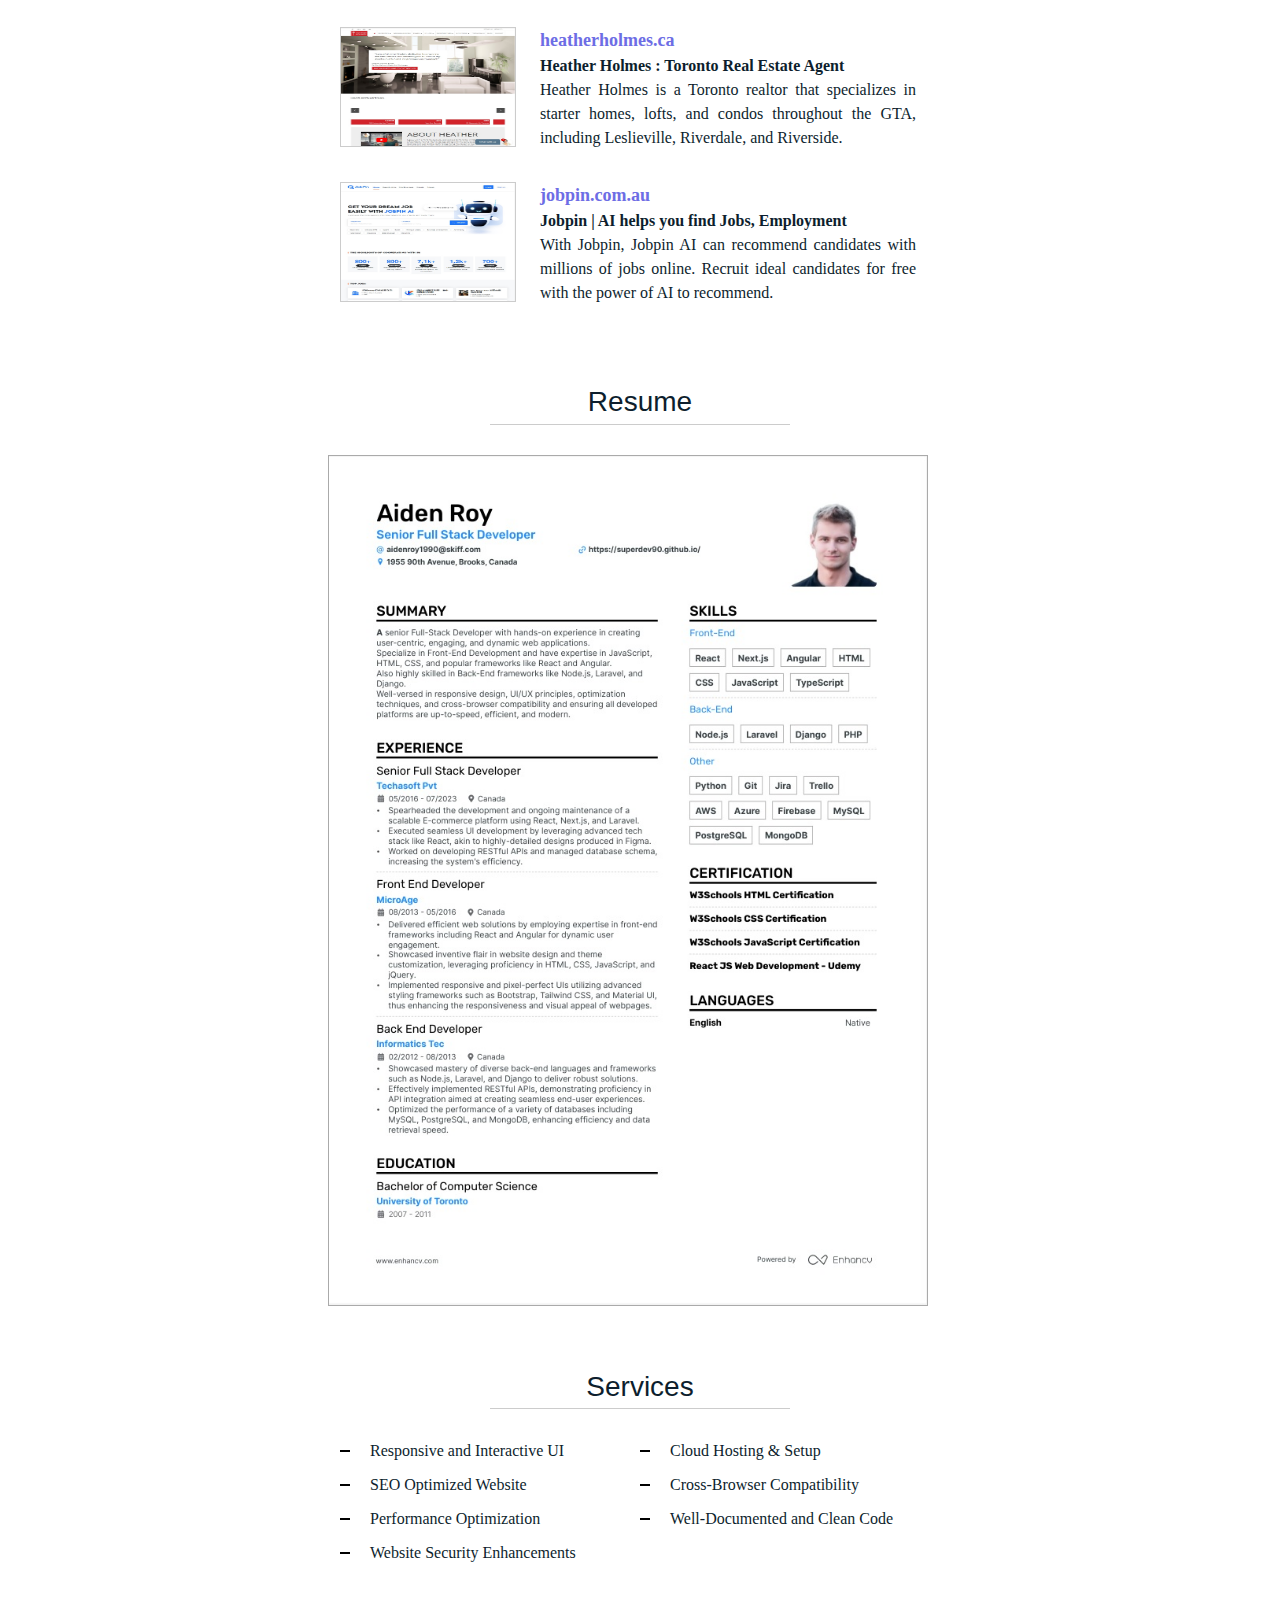
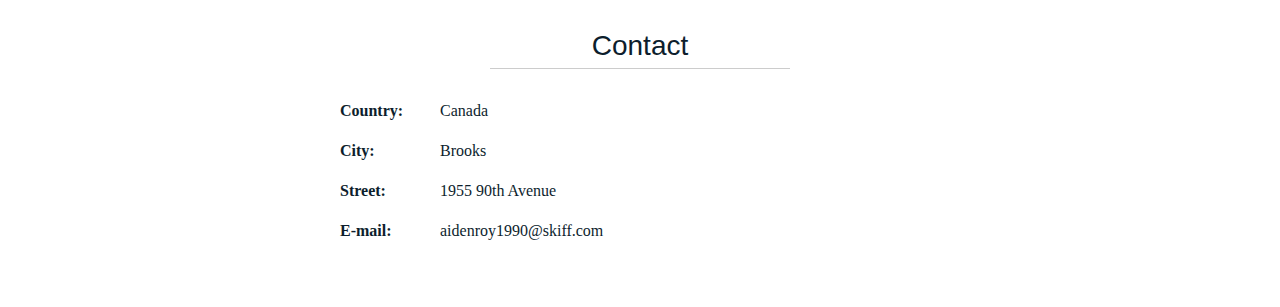
==== commit a0c1c0ec: "completed" ====
--- a/index.html
+++ b/index.html
@@ -10,18 +10,45 @@
 	</head>
 	<body>
 		<div style="max-width: 600px; margin: 0 auto">
-			<nav class="navbar navbar-light custom-navbar">
-				<a class="navbar-brand" href="index.html"></a>
-				<a href="#" class="burger" data-bs-toggle="collapse" data-bs-target="#main-navbar">
-					<span></span>
+			<nav class="navbar navbar-light custom-navbar justify-content-end py-4">
+				<a class="linkitem" href="mailto:aidenroy1990@skiff.com">
+					<svg width="20px" height="20px" viewBox="0 0 48 48" fill="none" xmlns="http://www.w3.org/2000/svg">
+						<path d="M44 24V9H24H4V24V39H24" stroke="#000000" stroke-width="4" stroke-linecap="round" stroke-linejoin="round" />
+						<path d="M44 34L30 34" stroke="#000000" stroke-width="4" stroke-linecap="round" stroke-linejoin="round" />
+						<path d="M39 29L44 34L39 39" stroke="#000000" stroke-width="4" stroke-linecap="round" stroke-linejoin="round" />
+						<path d="M4 9L24 24L44 9" stroke="#000000" stroke-width="4" stroke-linecap="round" stroke-linejoin="round" />
+					</svg>
 				</a>
+				<a class="linkitem" href="https://codepen.io/superdev1990" target="_blank">
+					<svg width="20px" height="20px" viewBox="0 0 24 24" fill="none" xmlns="http://www.w3.org/2000/svg">
+						<path
+							fill-rule="evenodd"
+							clip-rule="evenodd"
+							d="M11.4265 1.18077C11.7709 0.939744 12.2291 0.939744 12.5735 1.18077L22.5735 8.18077C22.8408 8.3679 23 8.67369 23 9V16C23 16.3263 22.8408 16.6321 22.5735 16.8192L12.5735 23.8192C12.2291 24.0603 11.7709 24.0603 11.4265 23.8192L1.42654 16.8192C1.15921 16.6321 1 16.3263 1 16V9C1 8.67369 1.15921 8.3679 1.42654 8.18077L11.4265 1.18077ZM3 10.9207V14.0793L5.25621 12.5L3 10.9207ZM7 13.7207L3.74379 16L11 21.0793V16.5207L7 13.7207ZM13 16.5207V21.0793L20.2562 16L17 13.7207L13 16.5207ZM18.7438 12.5L21 14.0793V10.9207L18.7438 12.5ZM20.2562 9L17 11.2793L13 8.47934V3.92066L20.2562 9ZM11 3.92066V8.47934L7 11.2793L3.74379 9L11 3.92066ZM12 10.2207L8.74379 12.5L12 14.7793L15.2562 12.5L12 10.2207Z"
+							fill="#000000"
+						/>
+					</svg>
+				</a>
+				<a class="linkitem" href="https://github.com/superdev90" target="_blank">
+					<svg width="20px" height="20px" viewBox="0 0 20 20" version="1.1" xmlns="http://www.w3.org/2000/svg" xmlns:xlink="http://www.w3.org/1999/xlink">
+						<g id="Page-1" stroke="none" stroke-width="1" fill="none" fill-rule="evenodd">
+							<g id="Dribbble-Light-Preview" transform="translate(-140.000000, -7559.000000)" fill="#000000">
+								<g id="icons" transform="translate(56.000000, 160.000000)">
+									<path
+										d="M94,7399 C99.523,7399 104,7403.59 104,7409.253 C104,7413.782 101.138,7417.624 97.167,7418.981 C96.66,7419.082 96.48,7418.762 96.48,7418.489 C96.48,7418.151 96.492,7417.047 96.492,7415.675 C96.492,7414.719 96.172,7414.095 95.813,7413.777 C98.04,7413.523 100.38,7412.656 100.38,7408.718 C100.38,7407.598 99.992,7406.684 99.35,7405.966 C99.454,7405.707 99.797,7404.664 99.252,7403.252 C99.252,7403.252 98.414,7402.977 96.505,7404.303 C95.706,7404.076 94.85,7403.962 94,7403.958 C93.15,7403.962 92.295,7404.076 91.497,7404.303 C89.586,7402.977 88.746,7403.252 88.746,7403.252 C88.203,7404.664 88.546,7405.707 88.649,7405.966 C88.01,7406.684 87.619,7407.598 87.619,7408.718 C87.619,7412.646 89.954,7413.526 92.175,7413.785 C91.889,7414.041 91.63,7414.493 91.54,7415.156 C90.97,7415.418 89.522,7415.871 88.63,7414.304 C88.63,7414.304 88.101,7413.319 87.097,7413.247 C87.097,7413.247 86.122,7413.234 87.029,7413.87 C87.029,7413.87 87.684,7414.185 88.139,7415.37 C88.139,7415.37 88.726,7417.2 91.508,7416.58 C91.513,7417.437 91.522,7418.245 91.522,7418.489 C91.522,7418.76 91.338,7419.077 90.839,7418.982 C86.865,7417.627 84,7413.783 84,7409.253 C84,7403.59 88.478,7399 94,7399"
+										id="github-[#142]"
+									></path>
+								</g>
+							</g>
+						</g></svg
+				></a>
 			</nav>
 			<div class="row mb-5">
 				<h2>Hey, I'm <b>Aiden Roy</b></h2>
 				<p class="mb-0">Senior Full-Stack Developer</p>
 			</div>
 			<div class="row mb-5">
-				<div class="col-md-4 ml-auto order-2">
+				<div class="col-4 ml-auto order-2">
 					<h3 class="h3 mb-4"><b>Skills</b></h3>
 					<ul class="list-unstyled">
 						<li class="mb-3">
@@ -122,7 +149,7 @@
 						</li>
 					</ul>
 				</div>
-				<div class="col-md-8 mb-5 mb-md-0">
+				<div class="col-8">
 					<img src="assets/img/avatar.jpg" width="100%" height="auto" alt="Image" class="img-fluid imgavatar" />
 					<div style="text-align: justify; padding: 0px 30px">
 						<p class="firstheading">A Senior Full Stack Developer with hands-on experience in creating user-focused, engaging, and dynamic web applications.</p>
@@ -249,76 +276,6 @@
 						<p>1955 90th Avenue</p>
 						<p>aidenroy1990@skiff.com</p>
 					</div>
-					<div class="col-6" style="display: flex; align-items: end; justify-content: end">
-						<a class="linkitem" href="mailto:aidenroy1990@skiff.com">
-							<svg width="20px" height="20px" viewBox="0 0 48 48" fill="none" xmlns="http://www.w3.org/2000/svg">
-								<path d="M44 24V9H24H4V24V39H24" stroke="#000000" stroke-width="4" stroke-linecap="round" stroke-linejoin="round" />
-								<path d="M44 34L30 34" stroke="#000000" stroke-width="4" stroke-linecap="round" stroke-linejoin="round" />
-								<path d="M39 29L44 34L39 39" stroke="#000000" stroke-width="4" stroke-linecap="round" stroke-linejoin="round" />
-								<path d="M4 9L24 24L44 9" stroke="#000000" stroke-width="4" stroke-linecap="round" stroke-linejoin="round" />
-							</svg>
-						</a>
-						<a class="linkitem" href="https://codepen.io/superdev1990" target="_blank">
-							<svg
-								fill="#000000"
-								version="1.1"
-								xmlns="http://www.w3.org/2000/svg"
-								xmlns:xlink="http://www.w3.org/1999/xlink"
-								width="20px"
-								height="20px"
-								viewBox="0 0 512 512"
-								enable-background="new 0 0 512 512"
-								xml:space="preserve"
-							>
-								<g id="c2be471c56fc5b4dd571614bb305209c">
-									<path
-										display="inline"
-										d="M159.145,256.002l-33.97,22.721v-45.441L159.145,256.002z M242.423,200.297v-63.325l-106.378,70.912
-		l47.519,31.789L242.423,200.297z M375.957,207.884l-106.38-70.912v63.325l58.863,39.376L375.957,207.884z M136.045,304.119
-		l106.377,70.913v-63.326l-58.857-39.366L136.045,304.119z M269.577,311.706v63.326l106.38-70.913L328.44,272.34L269.577,311.706z
-		 M255.999,223.882l-48.02,32.119l48.02,32.121l48.022-32.121L255.999,223.882z M511.5,256.002
-		c0,141.112-114.39,255.497-255.501,255.497C114.895,511.499,0.5,397.114,0.5,256.002C0.5,114.891,114.895,0.501,255.999,0.501
-		C397.11,0.501,511.5,114.891,511.5,256.002z M413.978,207.867c0-0.599-0.043-1.188-0.122-1.771c-0.028-0.198-0.074-0.39-0.107-0.59
-		c-0.07-0.382-0.137-0.765-0.237-1.139c-0.058-0.225-0.14-0.44-0.212-0.656c-0.107-0.333-0.215-0.664-0.348-0.989
-		c-0.092-0.224-0.205-0.448-0.304-0.664c-0.146-0.308-0.296-0.607-0.461-0.897c-0.122-0.217-0.259-0.424-0.388-0.632
-		c-0.183-0.282-0.369-0.557-0.572-0.823c-0.15-0.199-0.304-0.398-0.47-0.589c-0.212-0.249-0.437-0.499-0.673-0.732
-		c-0.18-0.183-0.354-0.365-0.54-0.531c-0.246-0.225-0.508-0.44-0.773-0.649c-0.2-0.157-0.399-0.315-0.611-0.465
-		c-0.078-0.05-0.149-0.116-0.229-0.166l-144.398-96.269c-4.563-3.042-10.501-3.042-15.063,0l-144.402,96.269
-		c-0.076,0.05-0.146,0.116-0.221,0.166c-0.212,0.149-0.415,0.308-0.615,0.465c-0.266,0.209-0.524,0.425-0.77,0.649
-		c-0.187,0.166-0.364,0.349-0.544,0.531c-0.236,0.233-0.456,0.483-0.677,0.732c-0.158,0.19-0.315,0.39-0.465,0.589
-		c-0.199,0.267-0.391,0.541-0.57,0.823c-0.138,0.208-0.266,0.415-0.39,0.632c-0.166,0.29-0.315,0.59-0.462,0.897
-		c-0.104,0.216-0.208,0.44-0.303,0.664c-0.133,0.325-0.245,0.656-0.35,0.989c-0.074,0.216-0.148,0.432-0.211,0.656
-		c-0.101,0.374-0.166,0.757-0.238,1.139c-0.032,0.2-0.082,0.392-0.107,0.59c-0.079,0.582-0.125,1.172-0.125,1.771v96.269
-		c0,0.599,0.046,1.188,0.125,1.778c0.025,0.191,0.075,0.391,0.107,0.582c0.072,0.383,0.138,0.765,0.238,1.139
-		c0.063,0.225,0.137,0.44,0.211,0.656c0.104,0.332,0.217,0.665,0.35,0.999c0.095,0.224,0.199,0.438,0.303,0.655
-		c0.146,0.308,0.296,0.606,0.462,0.905c0.124,0.208,0.252,0.416,0.39,0.624c0.18,0.282,0.371,0.557,0.57,0.822
-		c0.149,0.208,0.307,0.399,0.465,0.59c0.221,0.249,0.44,0.499,0.677,0.731c0.18,0.184,0.357,0.365,0.544,0.532
-		c0.245,0.225,0.504,0.439,0.77,0.647c0.2,0.158,0.403,0.316,0.615,0.466c0.075,0.05,0.145,0.116,0.221,0.166l144.402,96.27
-		c2.281,1.521,4.908,2.284,7.53,2.284c2.63,0,5.252-0.764,7.533-2.284l144.398-96.27c0.079-0.05,0.15-0.116,0.229-0.166
-		c0.212-0.149,0.411-0.308,0.611-0.466c0.266-0.208,0.527-0.423,0.773-0.647c0.186-0.167,0.36-0.349,0.54-0.532
-		c0.236-0.232,0.461-0.482,0.673-0.731c0.166-0.19,0.319-0.382,0.47-0.59c0.203-0.266,0.39-0.54,0.572-0.822
-		c0.129-0.208,0.266-0.416,0.388-0.624c0.165-0.299,0.315-0.598,0.461-0.905c0.099-0.217,0.212-0.432,0.304-0.655
-		c0.133-0.334,0.24-0.667,0.348-0.999c0.072-0.216,0.154-0.432,0.212-0.656c0.101-0.374,0.167-0.756,0.237-1.139
-		c0.033-0.191,0.079-0.391,0.107-0.582c0.079-0.59,0.122-1.18,0.122-1.778V207.867z M386.826,278.723v-45.441l-33.965,22.72
-		L386.826,278.723z"
-									></path>
-								</g>
-							</svg>
-						</a>
-						<a class="linkitem" href="https://github.com/superdev90" target="_blank">
-							<svg width="20px" height="20px" viewBox="0 0 20 20" version="1.1" xmlns="http://www.w3.org/2000/svg" xmlns:xlink="http://www.w3.org/1999/xlink">
-								<g id="Page-1" stroke="none" stroke-width="1" fill="none" fill-rule="evenodd">
-									<g id="Dribbble-Light-Preview" transform="translate(-140.000000, -7559.000000)" fill="#000000">
-										<g id="icons" transform="translate(56.000000, 160.000000)">
-											<path
-												d="M94,7399 C99.523,7399 104,7403.59 104,7409.253 C104,7413.782 101.138,7417.624 97.167,7418.981 C96.66,7419.082 96.48,7418.762 96.48,7418.489 C96.48,7418.151 96.492,7417.047 96.492,7415.675 C96.492,7414.719 96.172,7414.095 95.813,7413.777 C98.04,7413.523 100.38,7412.656 100.38,7408.718 C100.38,7407.598 99.992,7406.684 99.35,7405.966 C99.454,7405.707 99.797,7404.664 99.252,7403.252 C99.252,7403.252 98.414,7402.977 96.505,7404.303 C95.706,7404.076 94.85,7403.962 94,7403.958 C93.15,7403.962 92.295,7404.076 91.497,7404.303 C89.586,7402.977 88.746,7403.252 88.746,7403.252 C88.203,7404.664 88.546,7405.707 88.649,7405.966 C88.01,7406.684 87.619,7407.598 87.619,7408.718 C87.619,7412.646 89.954,7413.526 92.175,7413.785 C91.889,7414.041 91.63,7414.493 91.54,7415.156 C90.97,7415.418 89.522,7415.871 88.63,7414.304 C88.63,7414.304 88.101,7413.319 87.097,7413.247 C87.097,7413.247 86.122,7413.234 87.029,7413.87 C87.029,7413.87 87.684,7414.185 88.139,7415.37 C88.139,7415.37 88.726,7417.2 91.508,7416.58 C91.513,7417.437 91.522,7418.245 91.522,7418.489 C91.522,7418.76 91.338,7419.077 90.839,7418.982 C86.865,7417.627 84,7413.783 84,7409.253 C84,7403.59 88.478,7399 94,7399"
-												id="github-[#142]"
-											></path>
-										</g>
-									</g>
-								</g></svg
-						></a>
-					</div>
 				</div>
 			</div>
 		</div>
--- a/assets/css/style.css
+++ b/assets/css/style.css
@@ -1,14 +1,3 @@
-/**
-* Template Name: MyPortfolio
-* Updated: Sep 18 2023 with Bootstrap v5.3.2
-* Template URL: https://bootstrapmade.com/myportfolio-bootstrap-portfolio-website-template/
-* Author: BootstrapMade.com
-* License: https://bootstrapmade.com/license/
-*/
-
-/*--------------------------------------------------------------
-# General
---------------------------------------------------------------*/
 body {
 	font-family: "Source Seric";
 	color: #0d1e2d;
@@ -184,125 +173,6 @@
 	padding-top: 10px;
 }
 
-/* Contact Form */
-.php-email-form .error-message {
-	display: none;
-	color: #fff;
-	background: #ed3c0d;
-	text-align: left;
-	padding: 15px;
-	font-weight: 600;
-}
-
-.php-email-form .error-message br + br {
-	margin-top: 25px;
-}
-
-.php-email-form .sent-message {
-	display: none;
-	color: #fff;
-	background: #18d26e;
-	text-align: center;
-	padding: 15px;
-	font-weight: 600;
-}
-
-.php-email-form .loading {
-	display: none;
-	background: #fff;
-	text-align: center;
-	padding: 15px;
-}
-
-.php-email-form .loading:before {
-	content: "";
-	display: inline-block;
-	border-radius: 50%;
-	width: 24px;
-	height: 24px;
-	margin: 0 10px -6px 0;
-	border: 3px solid #18d26e;
-	border-top-color: #eee;
-	animation: animate-loading 1s linear infinite;
-}
-
-@keyframes animate-loading {
-	0% {
-		transform: rotate(0deg);
-	}
-
-	100% {
-		transform: rotate(360deg);
-	}
-}
-
-/*--------------------------------------------------------------
-# Header
---------------------------------------------------------------*/
-/* Custom Navmenu */
-.custom-navmenu {
-	background: #0d1e2d;
-}
-
-.custom-navmenu .custom-menu,
-.custom-navmenu .custom-menu li {
-	padding: 0;
-	margin: 0;
-	list-style: none;
-}
-
-.custom-navmenu .custom-menu li {
-	margin-bottom: 0;
-	font-size: 20px;
-}
-
-.custom-navmenu .custom-menu li a {
-	color: #fff;
-	padding: 10px 0 !important;
-}
-
-.custom-navmenu .custom-menu li a:hover {
-	text-decoration: none;
-}
-
-.custom-navmenu .custom-menu li.active a {
-	text-decoration: underline;
-}
-
-.custom-navmenu h3 {
-	font-size: 20px;
-	color: #fff;
-}
-
-.custom-navmenu p {
-	color: rgba(255, 255, 255, 0.6);
-}
-
-.custom-navmenu a {
-	color: rgba(255, 255, 255, 0.7);
-}
-
-.custom-navmenu a:hover {
-	color: #fff;
-}
-
-/* Custom Navbar */
-.custom-navbar {
-	padding-top: 50px;
-	width: 100%;
-}
-
-@media (max-width: 780px) {
-	.custom-navbar > .container {
-		padding-right: 0;
-		padding-left: 0;
-	}
-}
-
-.custom-navbar .navbar-brand {
-	font-size: 1.7rem;
-}
-
 /* Burger */
 .burger {
 	width: 28px;
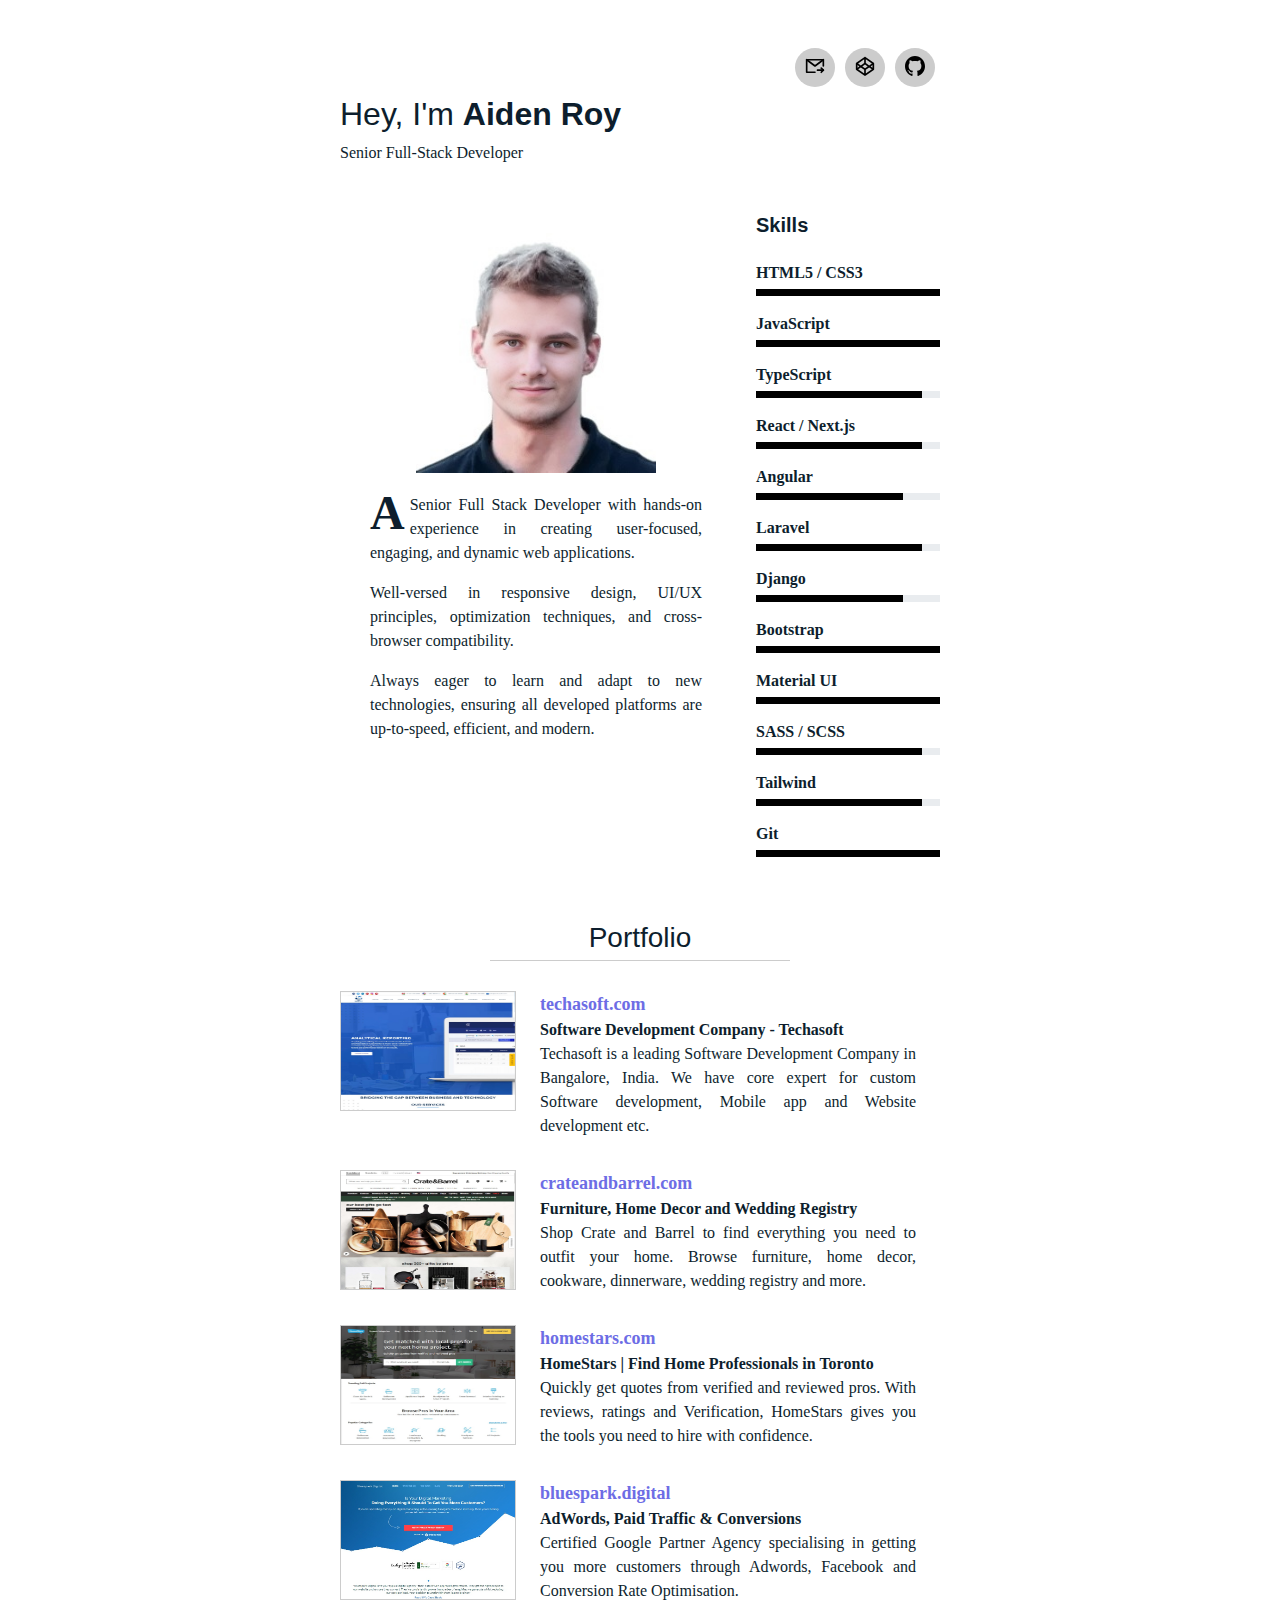
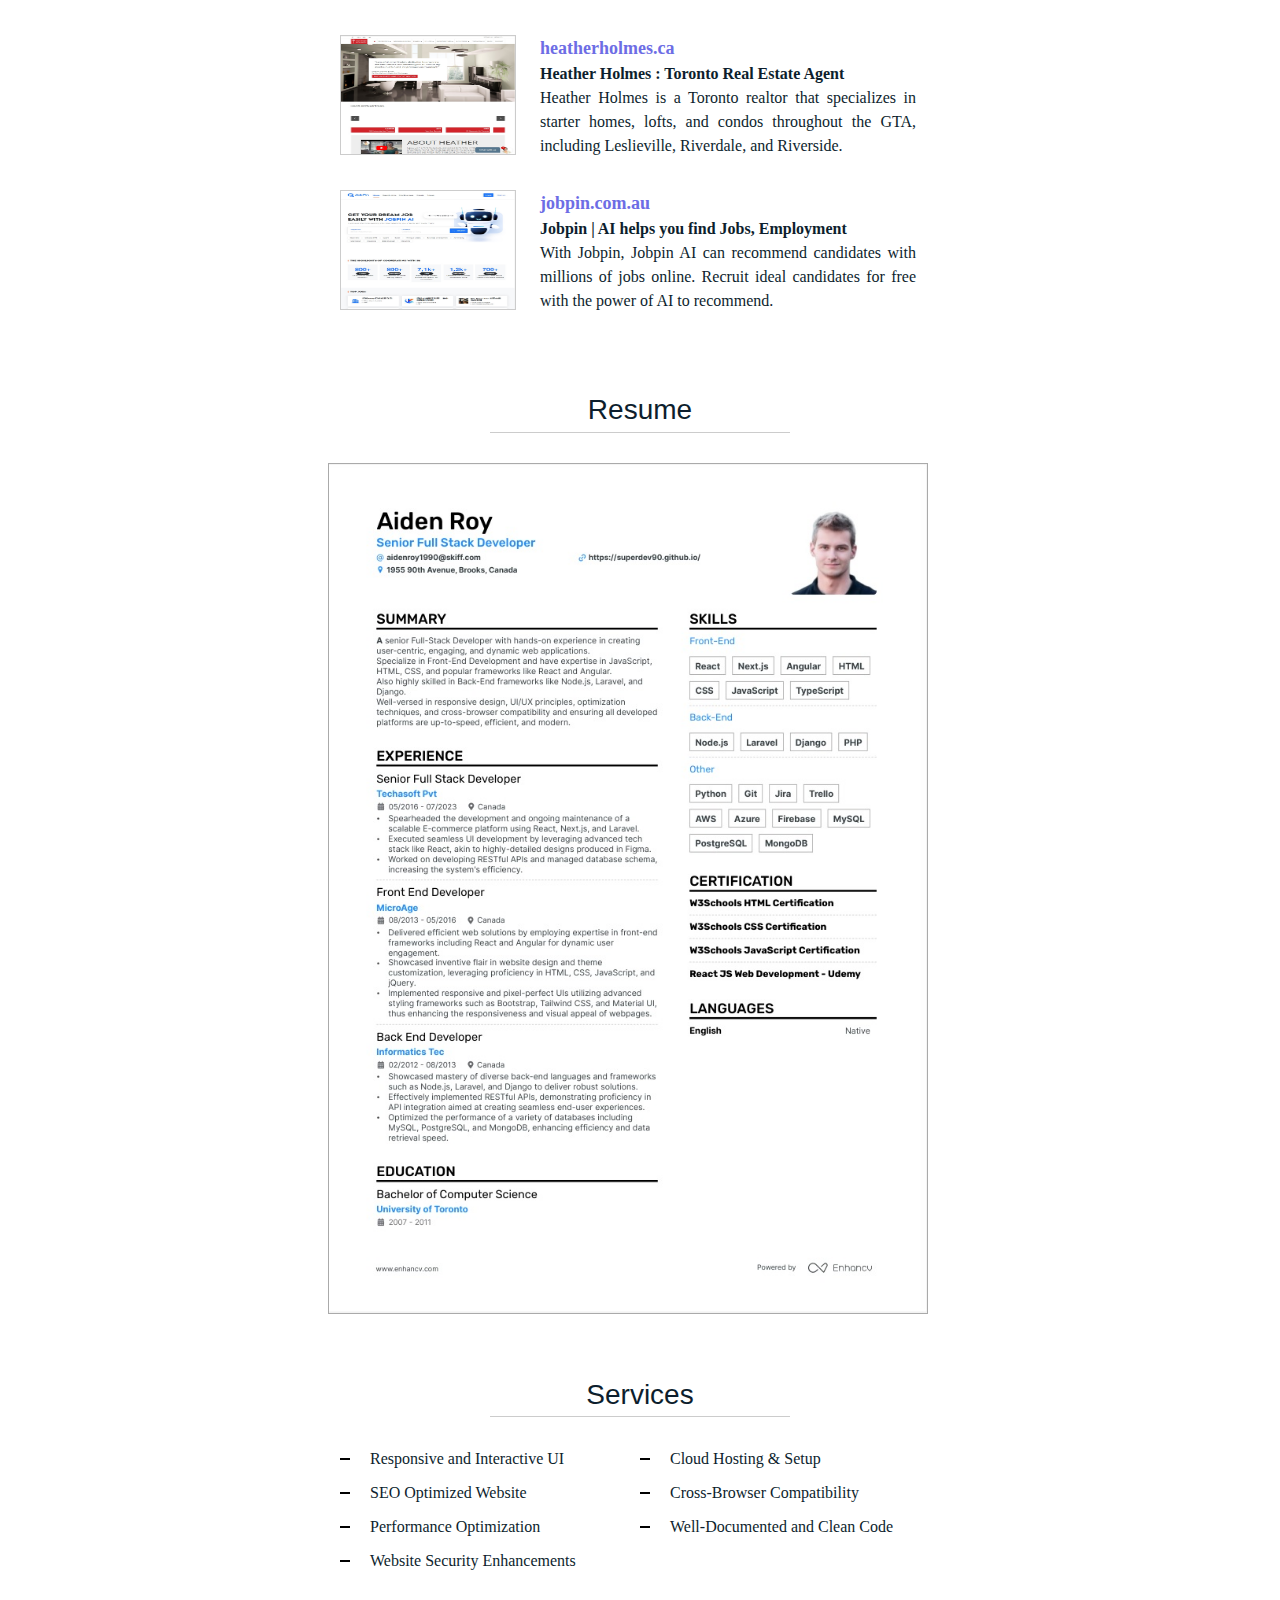
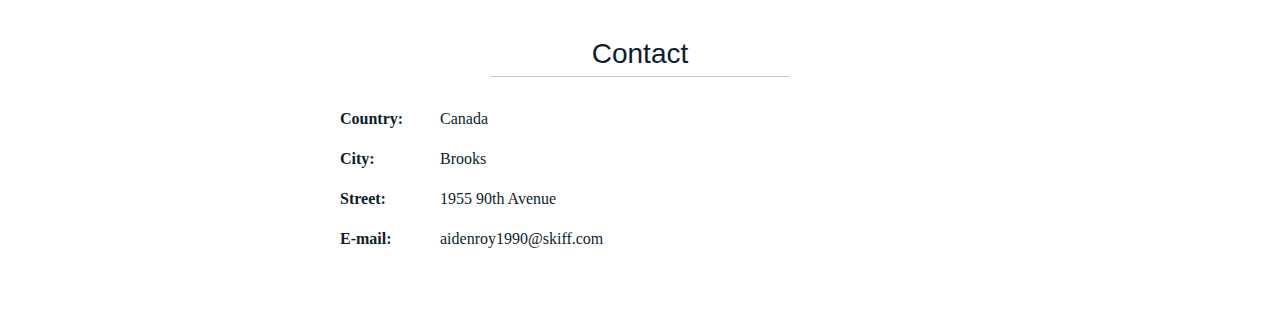
==== commit b556cf62: "completed-1" ====
--- a/index.html
+++ b/index.html
@@ -10,7 +10,7 @@
 	</head>
 	<body>
 		<div style="max-width: 600px; margin: 0 auto">
-			<nav class="navbar navbar-light custom-navbar justify-content-end py-4">
+			<nav class="navbar navbar-light custom-navbar justify-content-end pt-5">
 				<a class="linkitem" href="mailto:aidenroy1990@skiff.com">
 					<svg width="20px" height="20px" viewBox="0 0 48 48" fill="none" xmlns="http://www.w3.org/2000/svg">
 						<path d="M44 24V9H24H4V24V39H24" stroke="#000000" stroke-width="4" stroke-linecap="round" stroke-linejoin="round" />
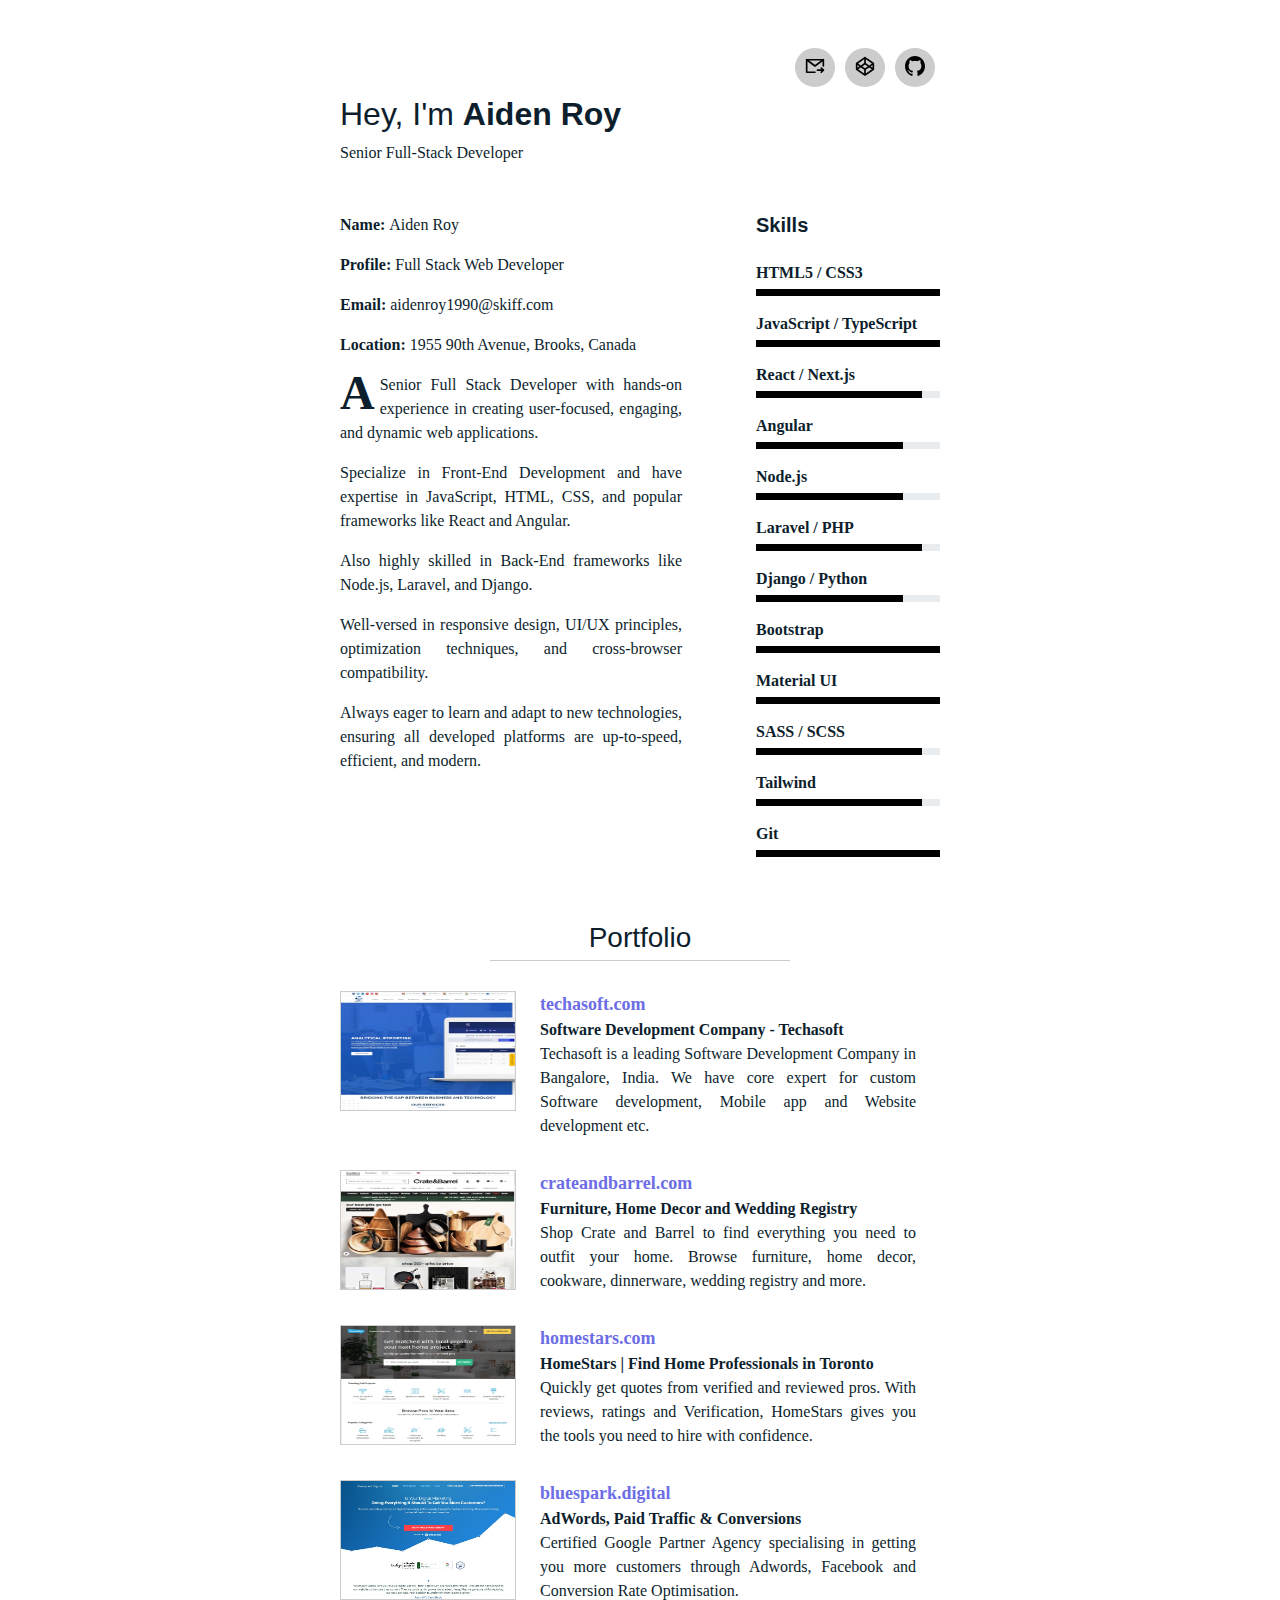
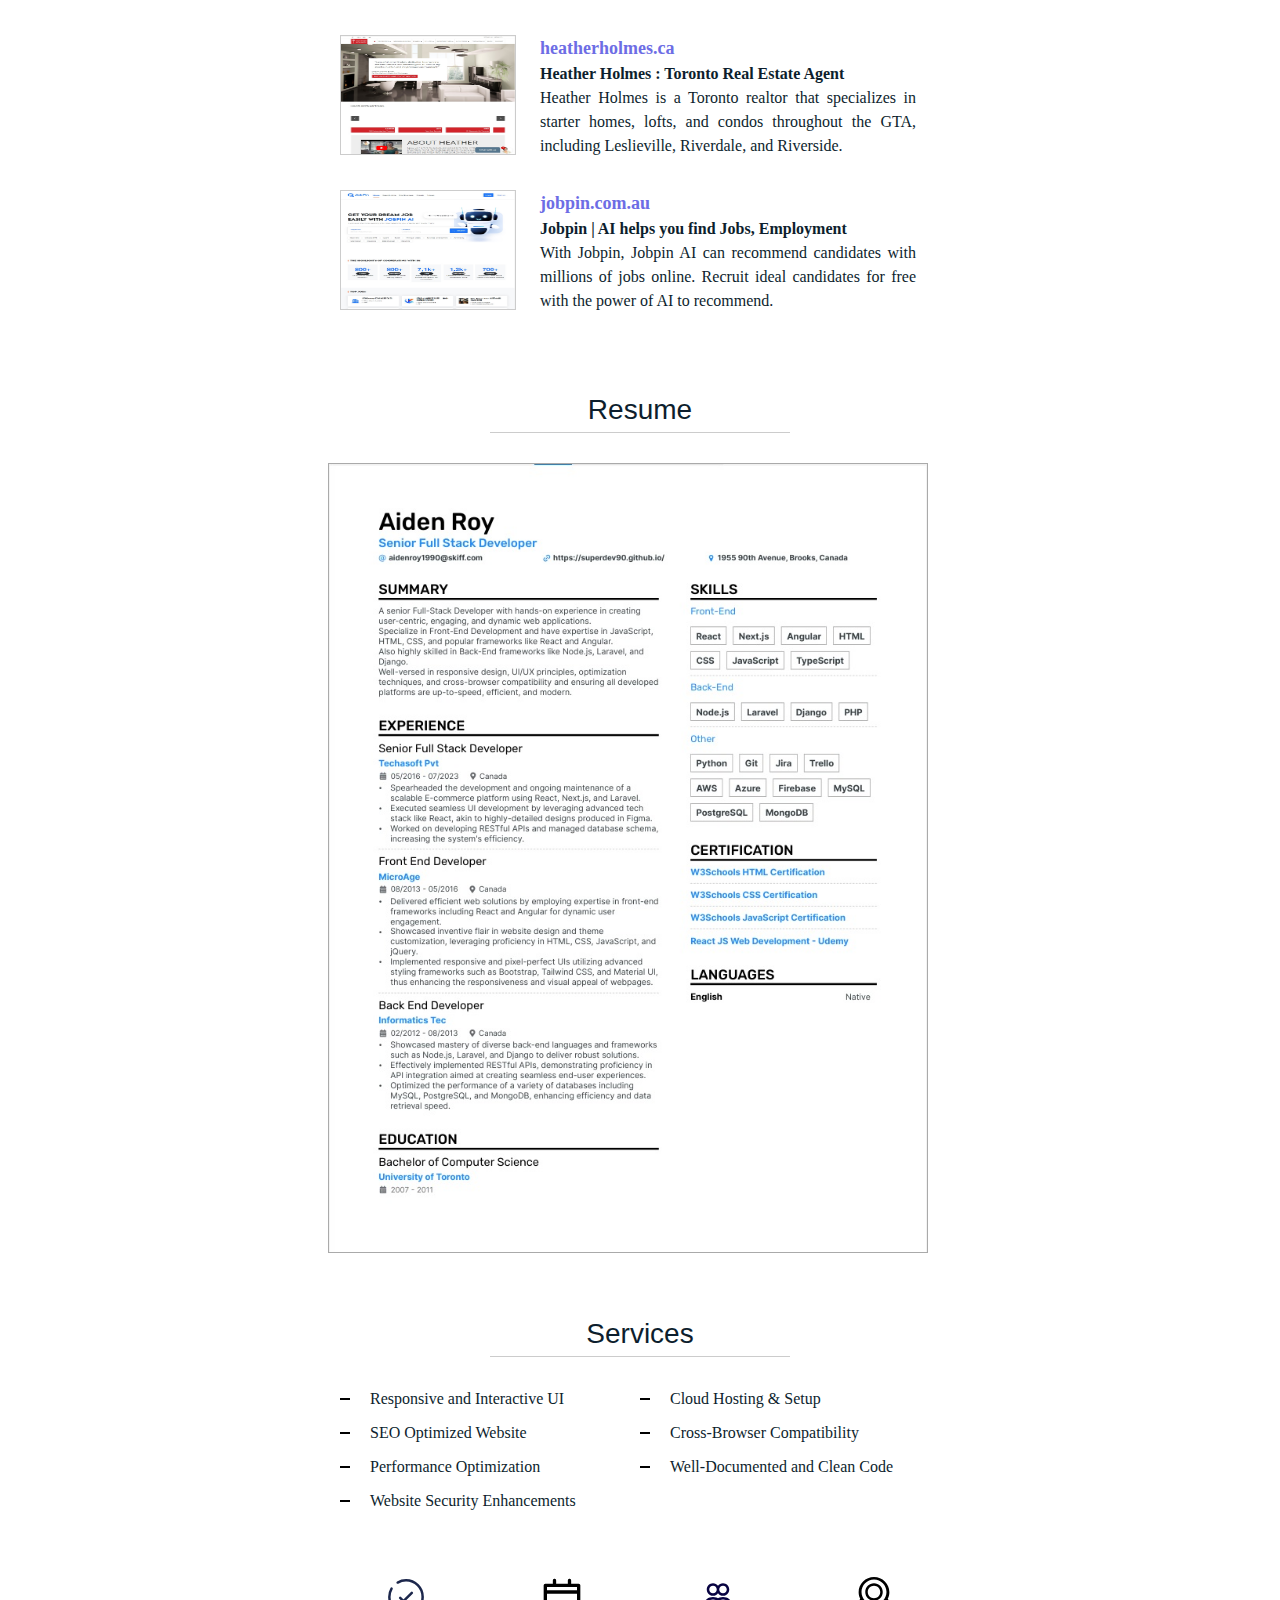
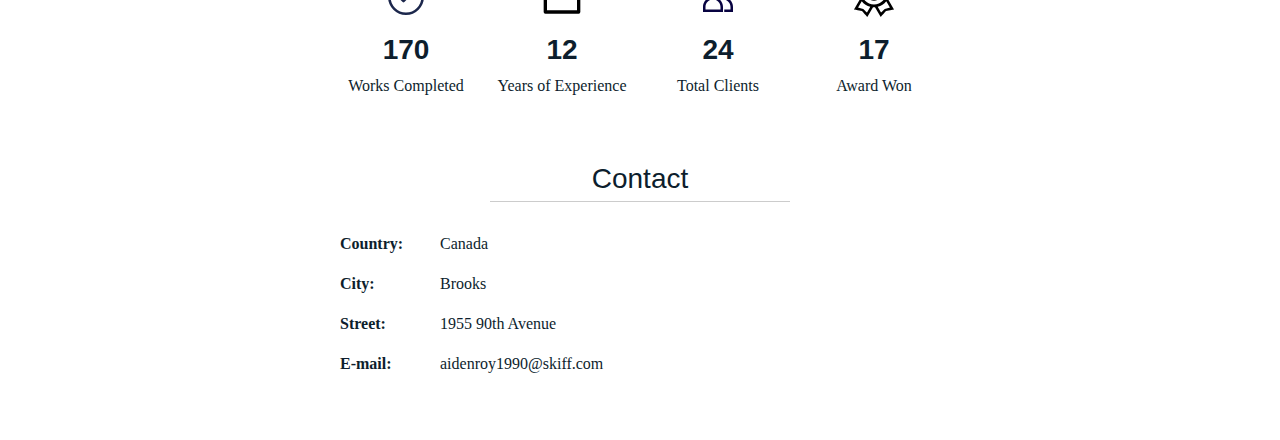
==== commit 8fac37c7: "added award feature" ====
--- a/index.html
+++ b/index.html
@@ -48,7 +48,20 @@
 				<p class="mb-0">Senior Full-Stack Developer</p>
 			</div>
 			<div class="row mb-5">
-				<div class="col-4 ml-auto order-2">
+				<div class="col-8">
+					<p><b>Name:&nbsp;</b>Aiden Roy</p>
+					<p><b>Profile:&nbsp;</b>Full Stack Web Developer</p>
+					<p><b>Email:&nbsp;</b>aidenroy1990@skiff.com</p>
+					<p><b>Location:&nbsp;</b>1955 90th Avenue, Brooks, Canada</p>
+					<div style="text-align: justify; padding-right: 50px">
+						<p class="firstheading">A Senior Full Stack Developer with hands-on experience in creating user-focused, engaging, and dynamic web applications.</p>
+						<p>Specialize in Front-End Development and have expertise in JavaScript, HTML, CSS, and popular frameworks like React and Angular.</p>
+						<p>Also highly skilled in Back-End frameworks like Node.js, Laravel, and Django.</p>
+						<p>Well-versed in responsive design, UI/UX principles, optimization techniques, and cross-browser compatibility.</p>
+						<p>Always eager to learn and adapt to new technologies, ensuring all developed platforms are up-to-speed, efficient, and modern.</p>
+					</div>
+				</div>
+				<div class="col-4">
 					<h3 class="h3 mb-4"><b>Skills</b></h3>
 					<ul class="list-unstyled">
 						<li class="mb-3">
@@ -61,15 +74,15 @@
 						</li>
 						<li class="mb-3">
 							<div class="mb-1" style="justify-content: space-between">
-								<strong>JavaScript</strong>
-							</div>
-							<div class="progress custom-progress">
-								<div class="progress-bar" role="progressbar" style="width: 100%"></div>
-							</div>
-						</li>
-						<li class="mb-3">
-							<div class="mb-1" style="justify-content: space-between">
-								<strong>TypeScript</strong>
+								<strong>JavaScript / TypeScript</strong>
+							</div>
+							<div class="progress custom-progress">
+								<div class="progress-bar" role="progressbar" style="width: 100%"></div>
+							</div>
+						</li>
+						<li class="mb-3">
+							<div class="mb-1" style="justify-content: space-between">
+								<strong>React / Next.js</strong>
 							</div>
 							<div class="progress custom-progress">
 								<div class="progress-bar" role="progressbar" style="width: 90%"></div>
@@ -77,7 +90,23 @@
 						</li>
 						<li class="mb-3">
 							<div class="mb-1" style="justify-content: space-between">
-								<strong>React / Next.js</strong>
+								<strong>Angular</strong>
+							</div>
+							<div class="progress custom-progress">
+								<div class="progress-bar" role="progressbar" style="width: 80%"></div>
+							</div>
+						</li>
+						<li class="mb-3">
+							<div class="mb-1" style="justify-content: space-between">
+								<strong>Node.js</strong>
+							</div>
+							<div class="progress custom-progress">
+								<div class="progress-bar" role="progressbar" style="width: 80%"></div>
+							</div>
+						</li>
+						<li class="mb-3">
+							<div class="mb-1" style="justify-content: space-between">
+								<strong>Laravel / PHP</strong>
 							</div>
 							<div class="progress custom-progress">
 								<div class="progress-bar" role="progressbar" style="width: 90%"></div>
@@ -85,7 +114,7 @@
 						</li>
 						<li class="mb-3">
 							<div class="mb-1" style="justify-content: space-between">
-								<strong>Angular</strong>
+								<strong>Django / Python</strong>
 							</div>
 							<div class="progress custom-progress">
 								<div class="progress-bar" role="progressbar" style="width: 80%"></div>
@@ -93,7 +122,23 @@
 						</li>
 						<li class="mb-3">
 							<div class="mb-1" style="justify-content: space-between">
-								<strong>Laravel</strong>
+								<strong>Bootstrap</strong>
+							</div>
+							<div class="progress custom-progress">
+								<div class="progress-bar" role="progressbar" style="width: 100%"></div>
+							</div>
+						</li>
+						<li class="mb-3">
+							<div class="mb-1" style="justify-content: space-between">
+								<strong>Material UI</strong>
+							</div>
+							<div class="progress custom-progress">
+								<div class="progress-bar" role="progressbar" style="width: 100%"></div>
+							</div>
+						</li>
+						<li class="mb-3">
+							<div class="mb-1" style="justify-content: space-between">
+								<strong>SASS / SCSS</strong>
 							</div>
 							<div class="progress custom-progress">
 								<div class="progress-bar" role="progressbar" style="width: 90%"></div>
@@ -101,31 +146,7 @@
 						</li>
 						<li class="mb-3">
 							<div class="mb-1" style="justify-content: space-between">
-								<strong>Django</strong>
-							</div>
-							<div class="progress custom-progress">
-								<div class="progress-bar" role="progressbar" style="width: 80%"></div>
-							</div>
-						</li>
-						<li class="mb-3">
-							<div class="mb-1" style="justify-content: space-between">
-								<strong>Bootstrap</strong>
-							</div>
-							<div class="progress custom-progress">
-								<div class="progress-bar" role="progressbar" style="width: 100%"></div>
-							</div>
-						</li>
-						<li class="mb-3">
-							<div class="mb-1" style="justify-content: space-between">
-								<strong>Material UI</strong>
-							</div>
-							<div class="progress custom-progress">
-								<div class="progress-bar" role="progressbar" style="width: 100%"></div>
-							</div>
-						</li>
-						<li class="mb-3">
-							<div class="mb-1" style="justify-content: space-between">
-								<strong>SASS / SCSS</strong>
+								<strong>Tailwind</strong>
 							</div>
 							<div class="progress custom-progress">
 								<div class="progress-bar" role="progressbar" style="width: 90%"></div>
@@ -133,14 +154,6 @@
 						</li>
 						<li class="mb-3">
 							<div class="mb-1" style="justify-content: space-between">
-								<strong>Tailwind</strong>
-							</div>
-							<div class="progress custom-progress">
-								<div class="progress-bar" role="progressbar" style="width: 90%"></div>
-							</div>
-						</li>
-						<li class="mb-3">
-							<div class="mb-1" style="justify-content: space-between">
 								<strong>Git</strong>
 							</div>
 							<div class="progress custom-progress">
@@ -148,14 +161,6 @@
 							</div>
 						</li>
 					</ul>
-				</div>
-				<div class="col-8">
-					<img src="assets/img/avatar.jpg" width="100%" height="auto" alt="Image" class="img-fluid imgavatar" />
-					<div style="text-align: justify; padding: 0px 30px">
-						<p class="firstheading">A Senior Full Stack Developer with hands-on experience in creating user-focused, engaging, and dynamic web applications.</p>
-						<p>Well-versed in responsive design, UI/UX principles, optimization techniques, and cross-browser compatibility.</p>
-						<p>Always eager to learn and adapt to new technologies, ensuring all developed platforms are up-to-speed, efficient, and modern.</p>
-					</div>
 				</div>
 			</div>
 
@@ -262,6 +267,85 @@
 			</div>
 
 			<div class="row mb-5">
+				<div class="col-3 text-center">
+					<p>
+						<svg width="40px" height="40px" viewBox="0 0 24 24" fill="none" xmlns="http://www.w3.org/2000/svg">
+							<path d="M8.5 12.5L10.5 14.5L15.5 9.5" stroke="#1C274C" stroke-width="1.5" stroke-linecap="round" stroke-linejoin="round" />
+							<path
+								d="M7 3.33782C8.47087 2.48697 10.1786 2 12 2C17.5228 2 22 6.47715 22 12C22 17.5228 17.5228 22 12 22C6.47715 22 2 17.5228 2 12C2 10.1786 2.48697 8.47087 3.33782 7"
+								stroke="#1C274C"
+								stroke-width="1.5"
+								stroke-linecap="round"
+							/>
+						</svg>
+					</p>
+					<h3><b>170</b></h3>
+					<p>Works Completed</p>
+				</div>
+				<div class="col-3 text-center">
+					<p>
+						<svg width="40px" height="40px" viewBox="0 0 48 48" xmlns="http://www.w3.org/2000/svg">
+							<title>calendar</title>
+							<g id="Layer_2" data-name="Layer 2">
+								<g id="invisible_box" data-name="invisible box">
+									<rect width="48" height="48" fill="none" />
+								</g>
+								<g id="icons_Q2" data-name="icons Q2">
+									<path
+										d="M44,8H35V4.1A2.1,2.1,0,0,0,33.3,2,2,2,0,0,0,31,4V8H17V4.1A2.1,2.1,0,0,0,15.3,2,2,2,0,0,0,13,4V8H4a2,2,0,0,0-2,2V42a2,2,0,0,0,2,2H44a2,2,0,0,0,2-2V10A2,2,0,0,0,44,8ZM42,40H6V20H42Zm0-24H6V12H42Z"
+									/>
+								</g>
+							</g>
+						</svg>
+					</p>
+					<h3><b>12</b></h3>
+					<p>Years of Experience</p>
+				</div>
+				<div class="col-3 text-center">
+					<p>
+						<svg width="40px" height="40px" viewBox="0 0 24 24" fill="none" xmlns="http://www.w3.org/2000/svg">
+							<path
+								fill-rule="evenodd"
+								clip-rule="evenodd"
+								d="M3 18C3 15.3945 4.66081 13.1768 6.98156 12.348C7.61232 12.1227 8.29183 12 9 12C9.70817 12 10.3877 12.1227 11.0184 12.348C11.3611 12.4703 11.6893 12.623 12 12.8027C12.3107 12.623 12.6389 12.4703 12.9816 12.348C13.6123 12.1227 14.2918 12 15 12C15.7082 12 16.3877 12.1227 17.0184 12.348C19.3392 13.1768 21 15.3945 21 18V21H15.75V19.5H19.5V18C19.5 15.5147 17.4853 13.5 15 13.5C14.4029 13.5 13.833 13.6163 13.3116 13.8275C14.3568 14.9073 15 16.3785 15 18V21H3V18ZM9 11.25C8.31104 11.25 7.66548 11.0642 7.11068 10.74C5.9977 10.0896 5.25 8.88211 5.25 7.5C5.25 5.42893 6.92893 3.75 9 3.75C10.2267 3.75 11.3158 4.33901 12 5.24963C12.6842 4.33901 13.7733 3.75 15 3.75C17.0711 3.75 18.75 5.42893 18.75 7.5C18.75 8.88211 18.0023 10.0896 16.8893 10.74C16.3345 11.0642 15.689 11.25 15 11.25C14.311 11.25 13.6655 11.0642 13.1107 10.74C12.6776 10.4869 12.2999 10.1495 12 9.75036C11.7001 10.1496 11.3224 10.4869 10.8893 10.74C10.3345 11.0642 9.68896 11.25 9 11.25ZM13.5 18V19.5H4.5V18C4.5 15.5147 6.51472 13.5 9 13.5C11.4853 13.5 13.5 15.5147 13.5 18ZM11.25 7.5C11.25 8.74264 10.2426 9.75 9 9.75C7.75736 9.75 6.75 8.74264 6.75 7.5C6.75 6.25736 7.75736 5.25 9 5.25C10.2426 5.25 11.25 6.25736 11.25 7.5ZM15 5.25C13.7574 5.25 12.75 6.25736 12.75 7.5C12.75 8.74264 13.7574 9.75 15 9.75C16.2426 9.75 17.25 8.74264 17.25 7.5C17.25 6.25736 16.2426 5.25 15 5.25Z"
+								fill="#080341"
+							/>
+						</svg>
+					</p>
+					<h3><b>24</b></h3>
+					<p>Total Clients</p>
+				</div>
+				<div class="col-3 text-center">
+					<p>
+						<svg
+							width="40px"
+							height="40px"
+							viewBox="0 0 32 32"
+							version="1.1"
+							xmlns="http://www.w3.org/2000/svg"
+							xmlns:xlink="http://www.w3.org/1999/xlink"
+							xmlns:sketch="http://www.bohemiancoding.com/sketch/ns"
+						>
+							<title>award-2</title>
+							<desc>Created with Sketch Beta.</desc>
+							<defs></defs>
+							<g id="Page-1" stroke="none" stroke-width="1" fill="none" fill-rule="evenodd" sketch:type="MSPage">
+								<g id="Icon-Set" sketch:type="MSLayerGroup" transform="translate(-308.000000, -411.000000)" fill="#000000">
+									<path
+										d="M332.585,436.51 C331.141,437.913 329.604,439.37 329.604,439.37 L326.954,434.846 C329.729,434.17 332.128,432.568 333.801,430.388 L336.699,435.334 C336.699,435.334 334.633,435.928 332.585,436.51 L332.585,436.51 Z M324,433.008 C318.482,433.008 314.01,428.525 314.01,422.997 C314.01,417.469 318.482,412.986 324,412.986 C329.518,412.986 333.99,417.469 333.99,422.997 C333.99,428.525 329.518,433.008 324,433.008 L324,433.008 Z M318.396,439.37 C318.396,439.37 316.859,437.913 315.415,436.51 C313.367,435.928 311.301,435.334 311.301,435.334 L314.199,430.388 C315.872,432.568 318.271,434.17 321.046,434.846 L318.396,439.37 L318.396,439.37 Z M335.021,428.436 C335.824,426.825 336.288,425.021 336.288,423.106 C336.288,416.42 330.786,411 324,411 C317.214,411 311.712,416.42 311.712,423.106 C311.712,425.021 312.176,426.825 312.979,428.436 L307.991,436.946 C307.991,436.946 311.154,437.581 314.363,438.241 C316.503,440.623 318.633,443 318.633,443 L323.219,435.174 C323.479,435.19 323.736,435.213 324,435.213 C324.264,435.213 324.521,435.19 324.781,435.174 L329.367,443 C329.367,443 331.497,440.623 333.637,438.241 C336.846,437.581 340.009,436.946 340.009,436.946 L335.021,428.436 L335.021,428.436 Z M324,428 C321.238,428 319,425.762 319,423 C319,420.238 321.238,418 324,418 C326.762,418 329,420.238 329,423 C329,425.762 326.762,428 324,428 L324,428 Z M324,416 C320.134,416 317,419.134 317,423 C317,426.866 320.134,430 324,430 C327.866,430 331,426.866 331,423 C331,419.134 327.866,416 324,416 L324,416 Z"
+										id="award-2"
+										sketch:type="MSShapeGroup"
+									></path>
+								</g>
+							</g>
+						</svg>
+					</p>
+					<h3><b>17</b></h3>
+					<p>Award Won</p>
+				</div>
+			</div>
+
+			<div class="row mb-5">
 				<h3 class="h3 heading grey-border">Contact</h3>
 				<div class="row">
 					<div class="col-2">
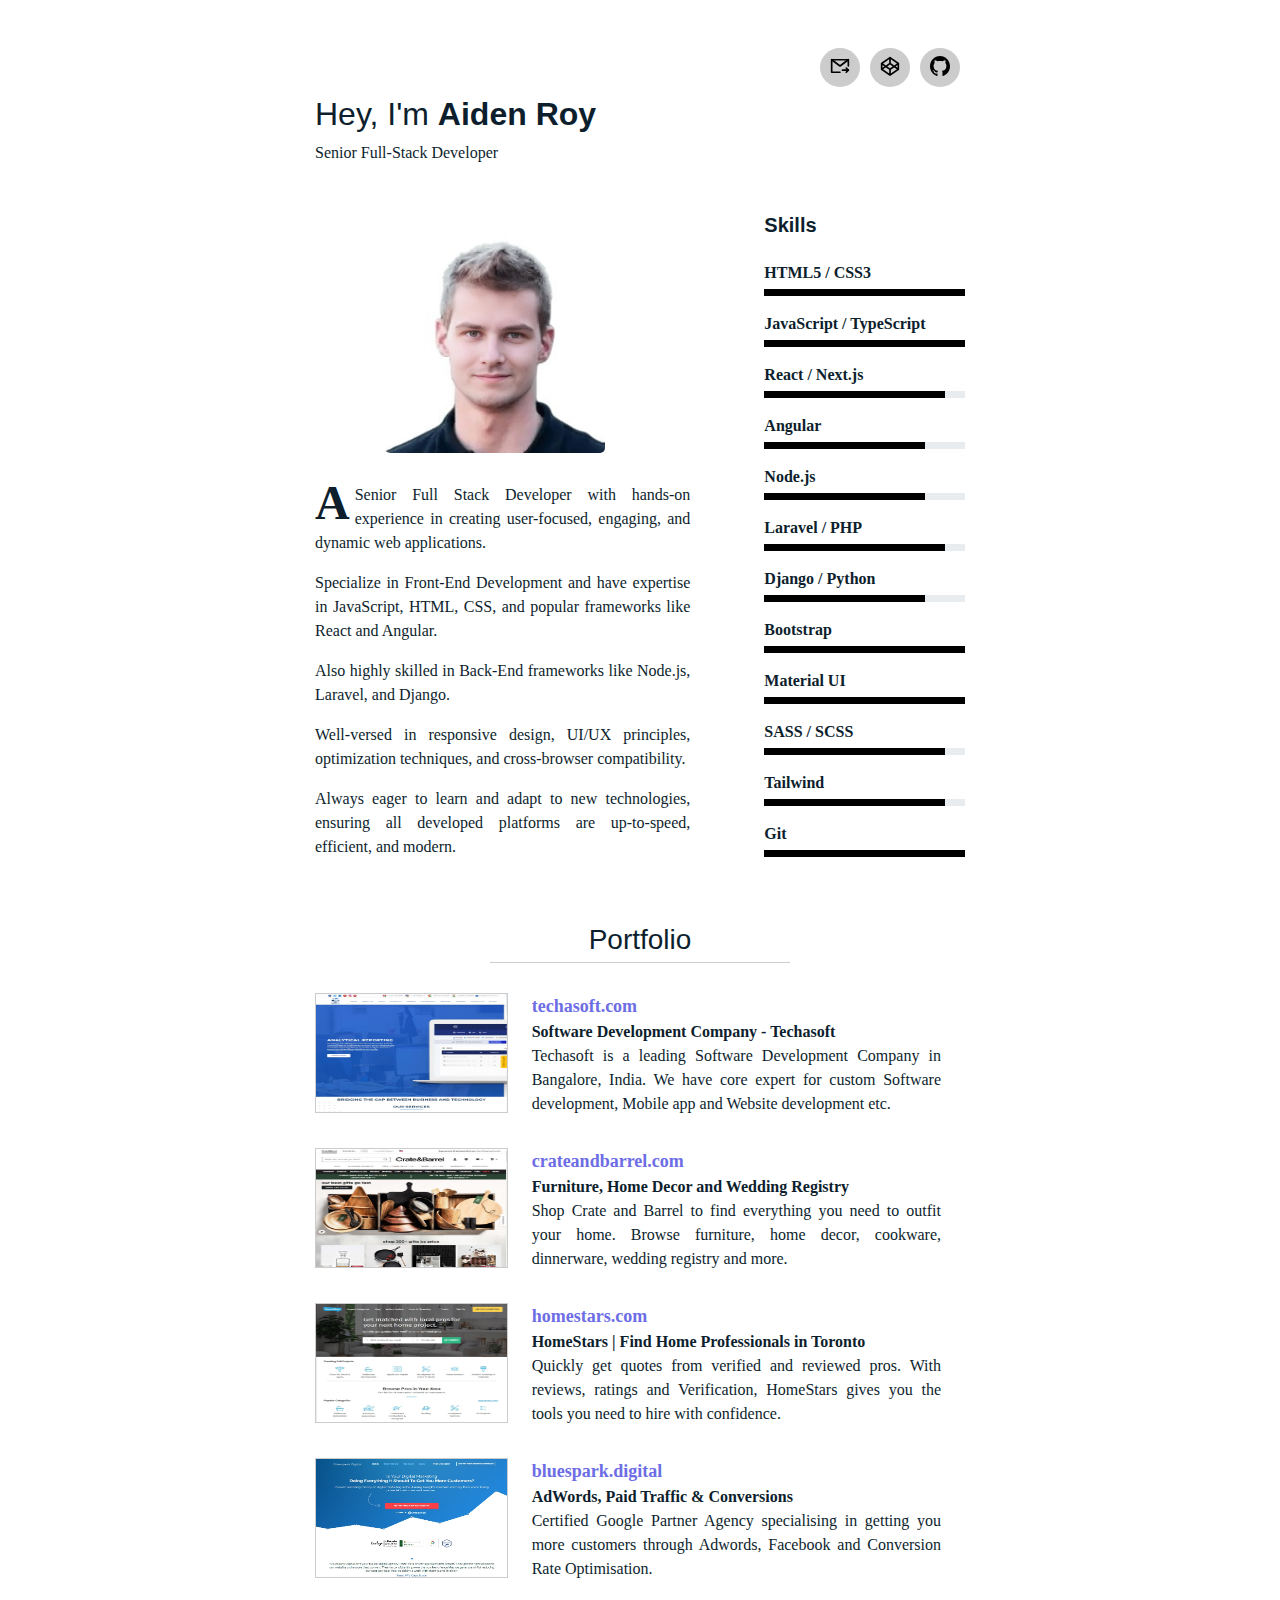
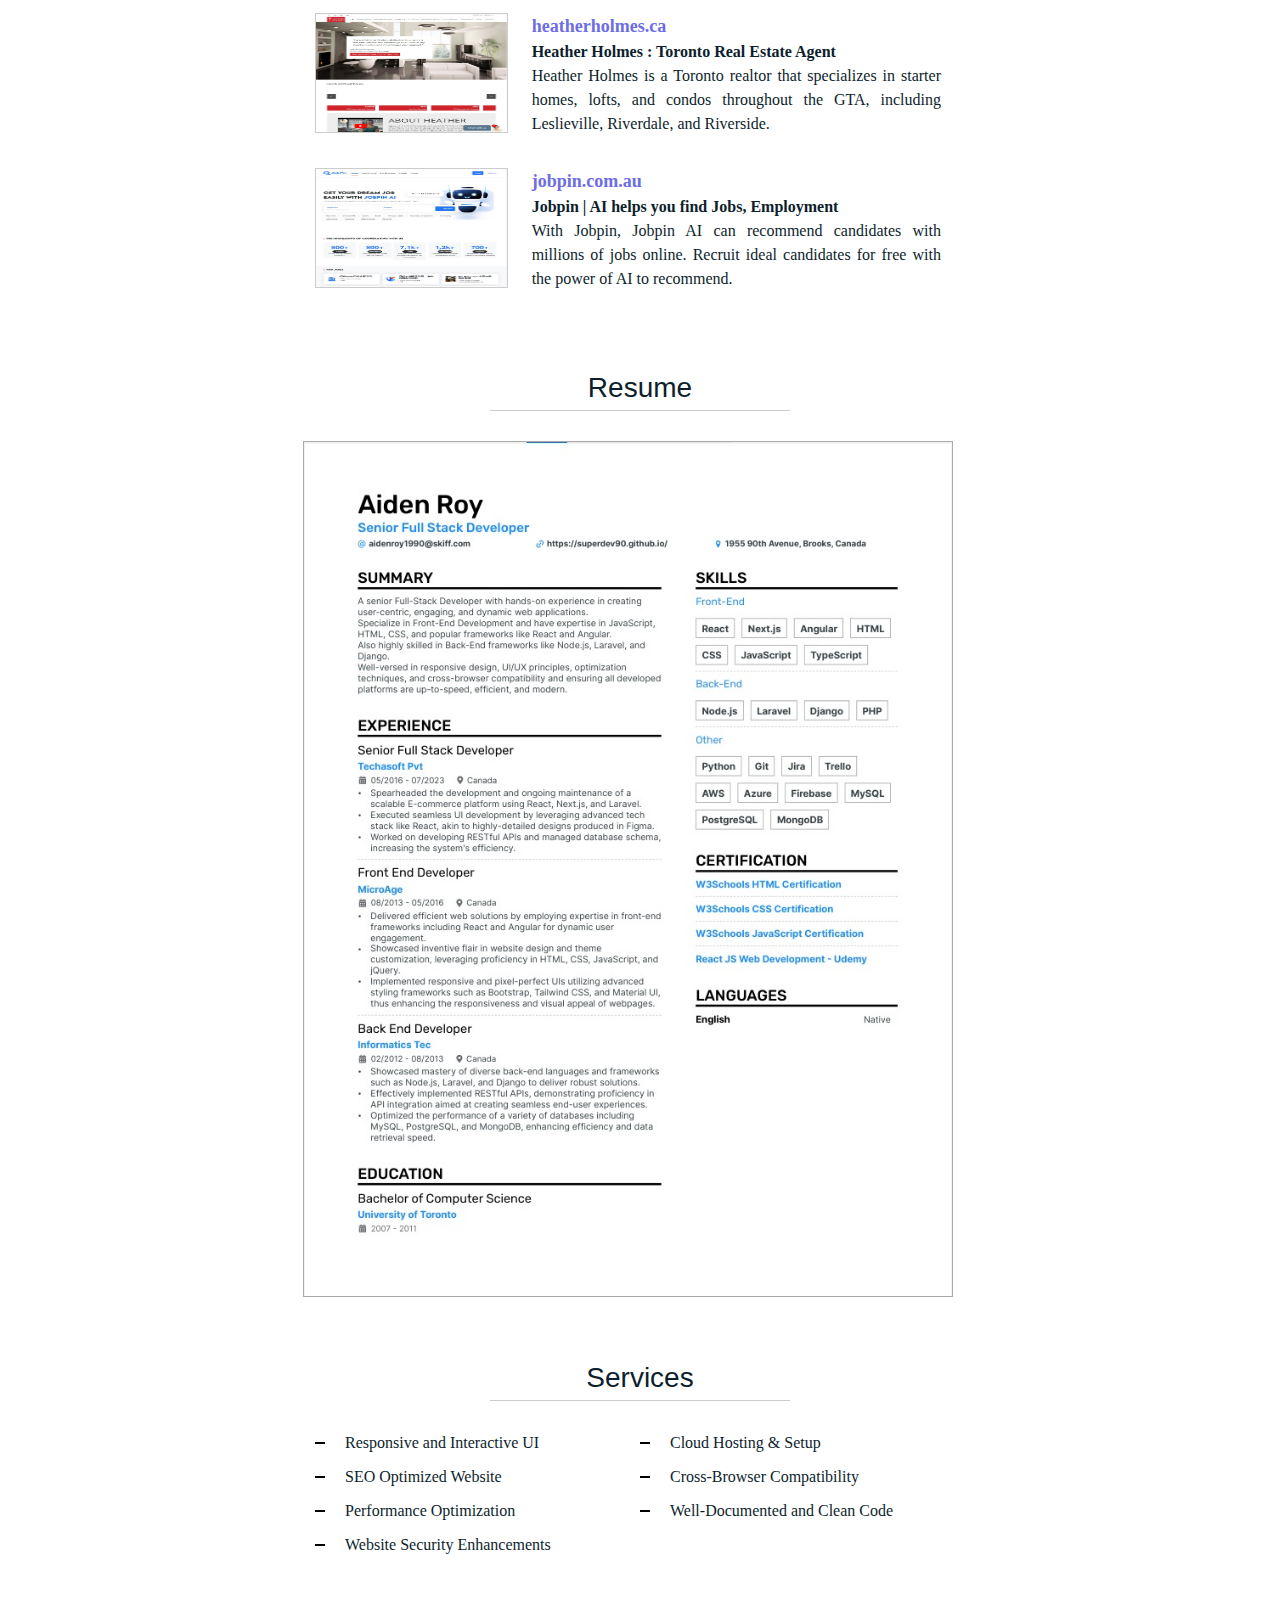
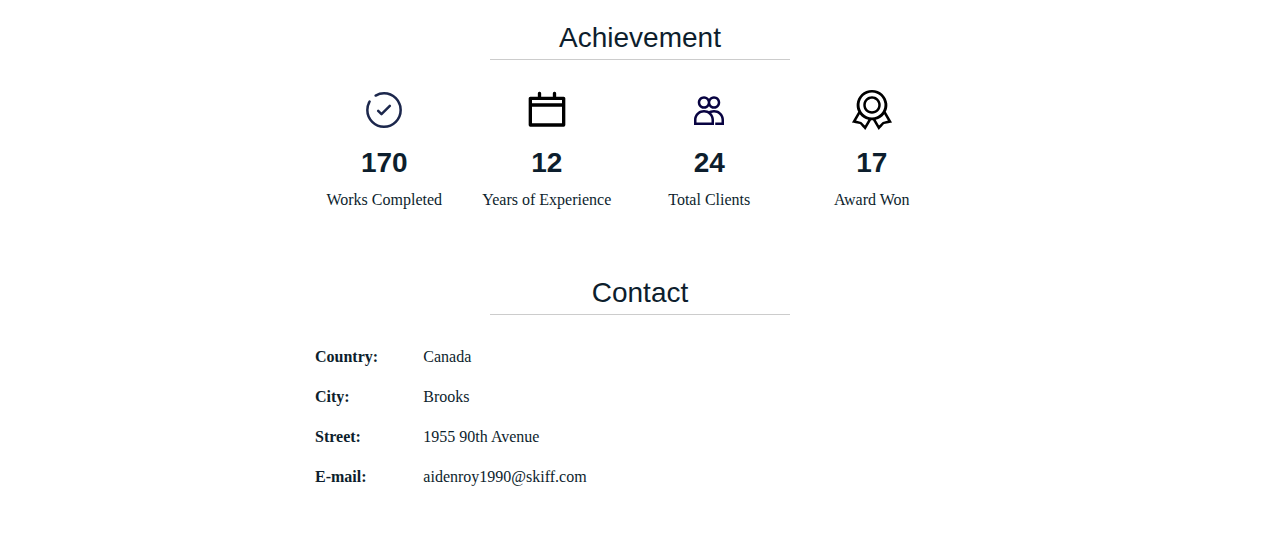
==== commit 147a7ae3: "added avatar section" ====
--- a/index.html
+++ b/index.html
@@ -9,7 +9,7 @@
 		<link href="assets/css/style.css" rel="stylesheet" />
 	</head>
 	<body>
-		<div style="max-width: 600px; margin: 0 auto">
+		<div style="max-width: 650px; margin: 0 auto">
 			<nav class="navbar navbar-light custom-navbar justify-content-end pt-5">
 				<a class="linkitem" href="mailto:aidenroy1990@skiff.com">
 					<svg width="20px" height="20px" viewBox="0 0 48 48" fill="none" xmlns="http://www.w3.org/2000/svg">
@@ -49,10 +49,7 @@
 			</div>
 			<div class="row mb-5">
 				<div class="col-8">
-					<p><b>Name:&nbsp;</b>Aiden Roy</p>
-					<p><b>Profile:&nbsp;</b>Full Stack Web Developer</p>
-					<p><b>Email:&nbsp;</b>aidenroy1990@skiff.com</p>
-					<p><b>Location:&nbsp;</b>1955 90th Avenue, Brooks, Canada</p>
+					<img src="assets/img/avatar.jpg" width="100%" height="auto" alt="Image" class="img-fluid imgavatar" />
 					<div style="text-align: justify; padding-right: 50px">
 						<p class="firstheading">A Senior Full Stack Developer with hands-on experience in creating user-focused, engaging, and dynamic web applications.</p>
 						<p>Specialize in Front-End Development and have expertise in JavaScript, HTML, CSS, and popular frameworks like React and Angular.</p>
@@ -267,81 +264,84 @@
 			</div>
 
 			<div class="row mb-5">
-				<div class="col-3 text-center">
-					<p>
-						<svg width="40px" height="40px" viewBox="0 0 24 24" fill="none" xmlns="http://www.w3.org/2000/svg">
-							<path d="M8.5 12.5L10.5 14.5L15.5 9.5" stroke="#1C274C" stroke-width="1.5" stroke-linecap="round" stroke-linejoin="round" />
-							<path
-								d="M7 3.33782C8.47087 2.48697 10.1786 2 12 2C17.5228 2 22 6.47715 22 12C22 17.5228 17.5228 22 12 22C6.47715 22 2 17.5228 2 12C2 10.1786 2.48697 8.47087 3.33782 7"
-								stroke="#1C274C"
-								stroke-width="1.5"
-								stroke-linecap="round"
-							/>
-						</svg>
-					</p>
-					<h3><b>170</b></h3>
-					<p>Works Completed</p>
-				</div>
-				<div class="col-3 text-center">
-					<p>
-						<svg width="40px" height="40px" viewBox="0 0 48 48" xmlns="http://www.w3.org/2000/svg">
-							<title>calendar</title>
-							<g id="Layer_2" data-name="Layer 2">
-								<g id="invisible_box" data-name="invisible box">
-									<rect width="48" height="48" fill="none" />
+				<h3 class="h3 heading grey-border">Achievement</h3>
+				<div class="row">
+					<div class="col-3 text-center">
+						<p>
+							<svg width="40px" height="40px" viewBox="0 0 24 24" fill="none" xmlns="http://www.w3.org/2000/svg">
+								<path d="M8.5 12.5L10.5 14.5L15.5 9.5" stroke="#1C274C" stroke-width="1.5" stroke-linecap="round" stroke-linejoin="round" />
+								<path
+									d="M7 3.33782C8.47087 2.48697 10.1786 2 12 2C17.5228 2 22 6.47715 22 12C22 17.5228 17.5228 22 12 22C6.47715 22 2 17.5228 2 12C2 10.1786 2.48697 8.47087 3.33782 7"
+									stroke="#1C274C"
+									stroke-width="1.5"
+									stroke-linecap="round"
+								/>
+							</svg>
+						</p>
+						<h3><b>170</b></h3>
+						<p>Works Completed</p>
+					</div>
+					<div class="col-3 text-center">
+						<p>
+							<svg width="40px" height="40px" viewBox="0 0 48 48" xmlns="http://www.w3.org/2000/svg">
+								<title>calendar</title>
+								<g id="Layer_2" data-name="Layer 2">
+									<g id="invisible_box" data-name="invisible box">
+										<rect width="48" height="48" fill="none" />
+									</g>
+									<g id="icons_Q2" data-name="icons Q2">
+										<path
+											d="M44,8H35V4.1A2.1,2.1,0,0,0,33.3,2,2,2,0,0,0,31,4V8H17V4.1A2.1,2.1,0,0,0,15.3,2,2,2,0,0,0,13,4V8H4a2,2,0,0,0-2,2V42a2,2,0,0,0,2,2H44a2,2,0,0,0,2-2V10A2,2,0,0,0,44,8ZM42,40H6V20H42Zm0-24H6V12H42Z"
+										/>
+									</g>
 								</g>
-								<g id="icons_Q2" data-name="icons Q2">
-									<path
-										d="M44,8H35V4.1A2.1,2.1,0,0,0,33.3,2,2,2,0,0,0,31,4V8H17V4.1A2.1,2.1,0,0,0,15.3,2,2,2,0,0,0,13,4V8H4a2,2,0,0,0-2,2V42a2,2,0,0,0,2,2H44a2,2,0,0,0,2-2V10A2,2,0,0,0,44,8ZM42,40H6V20H42Zm0-24H6V12H42Z"
-									/>
+							</svg>
+						</p>
+						<h3><b>12</b></h3>
+						<p>Years of Experience</p>
+					</div>
+					<div class="col-3 text-center">
+						<p>
+							<svg width="40px" height="40px" viewBox="0 0 24 24" fill="none" xmlns="http://www.w3.org/2000/svg">
+								<path
+									fill-rule="evenodd"
+									clip-rule="evenodd"
+									d="M3 18C3 15.3945 4.66081 13.1768 6.98156 12.348C7.61232 12.1227 8.29183 12 9 12C9.70817 12 10.3877 12.1227 11.0184 12.348C11.3611 12.4703 11.6893 12.623 12 12.8027C12.3107 12.623 12.6389 12.4703 12.9816 12.348C13.6123 12.1227 14.2918 12 15 12C15.7082 12 16.3877 12.1227 17.0184 12.348C19.3392 13.1768 21 15.3945 21 18V21H15.75V19.5H19.5V18C19.5 15.5147 17.4853 13.5 15 13.5C14.4029 13.5 13.833 13.6163 13.3116 13.8275C14.3568 14.9073 15 16.3785 15 18V21H3V18ZM9 11.25C8.31104 11.25 7.66548 11.0642 7.11068 10.74C5.9977 10.0896 5.25 8.88211 5.25 7.5C5.25 5.42893 6.92893 3.75 9 3.75C10.2267 3.75 11.3158 4.33901 12 5.24963C12.6842 4.33901 13.7733 3.75 15 3.75C17.0711 3.75 18.75 5.42893 18.75 7.5C18.75 8.88211 18.0023 10.0896 16.8893 10.74C16.3345 11.0642 15.689 11.25 15 11.25C14.311 11.25 13.6655 11.0642 13.1107 10.74C12.6776 10.4869 12.2999 10.1495 12 9.75036C11.7001 10.1496 11.3224 10.4869 10.8893 10.74C10.3345 11.0642 9.68896 11.25 9 11.25ZM13.5 18V19.5H4.5V18C4.5 15.5147 6.51472 13.5 9 13.5C11.4853 13.5 13.5 15.5147 13.5 18ZM11.25 7.5C11.25 8.74264 10.2426 9.75 9 9.75C7.75736 9.75 6.75 8.74264 6.75 7.5C6.75 6.25736 7.75736 5.25 9 5.25C10.2426 5.25 11.25 6.25736 11.25 7.5ZM15 5.25C13.7574 5.25 12.75 6.25736 12.75 7.5C12.75 8.74264 13.7574 9.75 15 9.75C16.2426 9.75 17.25 8.74264 17.25 7.5C17.25 6.25736 16.2426 5.25 15 5.25Z"
+									fill="#080341"
+								/>
+							</svg>
+						</p>
+						<h3><b>24</b></h3>
+						<p>Total Clients</p>
+					</div>
+					<div class="col-3 text-center">
+						<p>
+							<svg
+								width="40px"
+								height="40px"
+								viewBox="0 0 32 32"
+								version="1.1"
+								xmlns="http://www.w3.org/2000/svg"
+								xmlns:xlink="http://www.w3.org/1999/xlink"
+								xmlns:sketch="http://www.bohemiancoding.com/sketch/ns"
+							>
+								<title>award-2</title>
+								<desc>Created with Sketch Beta.</desc>
+								<defs></defs>
+								<g id="Page-1" stroke="none" stroke-width="1" fill="none" fill-rule="evenodd" sketch:type="MSPage">
+									<g id="Icon-Set" sketch:type="MSLayerGroup" transform="translate(-308.000000, -411.000000)" fill="#000000">
+										<path
+											d="M332.585,436.51 C331.141,437.913 329.604,439.37 329.604,439.37 L326.954,434.846 C329.729,434.17 332.128,432.568 333.801,430.388 L336.699,435.334 C336.699,435.334 334.633,435.928 332.585,436.51 L332.585,436.51 Z M324,433.008 C318.482,433.008 314.01,428.525 314.01,422.997 C314.01,417.469 318.482,412.986 324,412.986 C329.518,412.986 333.99,417.469 333.99,422.997 C333.99,428.525 329.518,433.008 324,433.008 L324,433.008 Z M318.396,439.37 C318.396,439.37 316.859,437.913 315.415,436.51 C313.367,435.928 311.301,435.334 311.301,435.334 L314.199,430.388 C315.872,432.568 318.271,434.17 321.046,434.846 L318.396,439.37 L318.396,439.37 Z M335.021,428.436 C335.824,426.825 336.288,425.021 336.288,423.106 C336.288,416.42 330.786,411 324,411 C317.214,411 311.712,416.42 311.712,423.106 C311.712,425.021 312.176,426.825 312.979,428.436 L307.991,436.946 C307.991,436.946 311.154,437.581 314.363,438.241 C316.503,440.623 318.633,443 318.633,443 L323.219,435.174 C323.479,435.19 323.736,435.213 324,435.213 C324.264,435.213 324.521,435.19 324.781,435.174 L329.367,443 C329.367,443 331.497,440.623 333.637,438.241 C336.846,437.581 340.009,436.946 340.009,436.946 L335.021,428.436 L335.021,428.436 Z M324,428 C321.238,428 319,425.762 319,423 C319,420.238 321.238,418 324,418 C326.762,418 329,420.238 329,423 C329,425.762 326.762,428 324,428 L324,428 Z M324,416 C320.134,416 317,419.134 317,423 C317,426.866 320.134,430 324,430 C327.866,430 331,426.866 331,423 C331,419.134 327.866,416 324,416 L324,416 Z"
+											id="award-2"
+											sketch:type="MSShapeGroup"
+										></path>
+									</g>
 								</g>
-							</g>
-						</svg>
-					</p>
-					<h3><b>12</b></h3>
-					<p>Years of Experience</p>
-				</div>
-				<div class="col-3 text-center">
-					<p>
-						<svg width="40px" height="40px" viewBox="0 0 24 24" fill="none" xmlns="http://www.w3.org/2000/svg">
-							<path
-								fill-rule="evenodd"
-								clip-rule="evenodd"
-								d="M3 18C3 15.3945 4.66081 13.1768 6.98156 12.348C7.61232 12.1227 8.29183 12 9 12C9.70817 12 10.3877 12.1227 11.0184 12.348C11.3611 12.4703 11.6893 12.623 12 12.8027C12.3107 12.623 12.6389 12.4703 12.9816 12.348C13.6123 12.1227 14.2918 12 15 12C15.7082 12 16.3877 12.1227 17.0184 12.348C19.3392 13.1768 21 15.3945 21 18V21H15.75V19.5H19.5V18C19.5 15.5147 17.4853 13.5 15 13.5C14.4029 13.5 13.833 13.6163 13.3116 13.8275C14.3568 14.9073 15 16.3785 15 18V21H3V18ZM9 11.25C8.31104 11.25 7.66548 11.0642 7.11068 10.74C5.9977 10.0896 5.25 8.88211 5.25 7.5C5.25 5.42893 6.92893 3.75 9 3.75C10.2267 3.75 11.3158 4.33901 12 5.24963C12.6842 4.33901 13.7733 3.75 15 3.75C17.0711 3.75 18.75 5.42893 18.75 7.5C18.75 8.88211 18.0023 10.0896 16.8893 10.74C16.3345 11.0642 15.689 11.25 15 11.25C14.311 11.25 13.6655 11.0642 13.1107 10.74C12.6776 10.4869 12.2999 10.1495 12 9.75036C11.7001 10.1496 11.3224 10.4869 10.8893 10.74C10.3345 11.0642 9.68896 11.25 9 11.25ZM13.5 18V19.5H4.5V18C4.5 15.5147 6.51472 13.5 9 13.5C11.4853 13.5 13.5 15.5147 13.5 18ZM11.25 7.5C11.25 8.74264 10.2426 9.75 9 9.75C7.75736 9.75 6.75 8.74264 6.75 7.5C6.75 6.25736 7.75736 5.25 9 5.25C10.2426 5.25 11.25 6.25736 11.25 7.5ZM15 5.25C13.7574 5.25 12.75 6.25736 12.75 7.5C12.75 8.74264 13.7574 9.75 15 9.75C16.2426 9.75 17.25 8.74264 17.25 7.5C17.25 6.25736 16.2426 5.25 15 5.25Z"
-								fill="#080341"
-							/>
-						</svg>
-					</p>
-					<h3><b>24</b></h3>
-					<p>Total Clients</p>
-				</div>
-				<div class="col-3 text-center">
-					<p>
-						<svg
-							width="40px"
-							height="40px"
-							viewBox="0 0 32 32"
-							version="1.1"
-							xmlns="http://www.w3.org/2000/svg"
-							xmlns:xlink="http://www.w3.org/1999/xlink"
-							xmlns:sketch="http://www.bohemiancoding.com/sketch/ns"
-						>
-							<title>award-2</title>
-							<desc>Created with Sketch Beta.</desc>
-							<defs></defs>
-							<g id="Page-1" stroke="none" stroke-width="1" fill="none" fill-rule="evenodd" sketch:type="MSPage">
-								<g id="Icon-Set" sketch:type="MSLayerGroup" transform="translate(-308.000000, -411.000000)" fill="#000000">
-									<path
-										d="M332.585,436.51 C331.141,437.913 329.604,439.37 329.604,439.37 L326.954,434.846 C329.729,434.17 332.128,432.568 333.801,430.388 L336.699,435.334 C336.699,435.334 334.633,435.928 332.585,436.51 L332.585,436.51 Z M324,433.008 C318.482,433.008 314.01,428.525 314.01,422.997 C314.01,417.469 318.482,412.986 324,412.986 C329.518,412.986 333.99,417.469 333.99,422.997 C333.99,428.525 329.518,433.008 324,433.008 L324,433.008 Z M318.396,439.37 C318.396,439.37 316.859,437.913 315.415,436.51 C313.367,435.928 311.301,435.334 311.301,435.334 L314.199,430.388 C315.872,432.568 318.271,434.17 321.046,434.846 L318.396,439.37 L318.396,439.37 Z M335.021,428.436 C335.824,426.825 336.288,425.021 336.288,423.106 C336.288,416.42 330.786,411 324,411 C317.214,411 311.712,416.42 311.712,423.106 C311.712,425.021 312.176,426.825 312.979,428.436 L307.991,436.946 C307.991,436.946 311.154,437.581 314.363,438.241 C316.503,440.623 318.633,443 318.633,443 L323.219,435.174 C323.479,435.19 323.736,435.213 324,435.213 C324.264,435.213 324.521,435.19 324.781,435.174 L329.367,443 C329.367,443 331.497,440.623 333.637,438.241 C336.846,437.581 340.009,436.946 340.009,436.946 L335.021,428.436 L335.021,428.436 Z M324,428 C321.238,428 319,425.762 319,423 C319,420.238 321.238,418 324,418 C326.762,418 329,420.238 329,423 C329,425.762 326.762,428 324,428 L324,428 Z M324,416 C320.134,416 317,419.134 317,423 C317,426.866 320.134,430 324,430 C327.866,430 331,426.866 331,423 C331,419.134 327.866,416 324,416 L324,416 Z"
-										id="award-2"
-										sketch:type="MSShapeGroup"
-									></path>
-								</g>
-							</g>
-						</svg>
-					</p>
-					<h3><b>17</b></h3>
-					<p>Award Won</p>
+							</svg>
+						</p>
+						<h3><b>17</b></h3>
+						<p>Award Won</p>
+					</div>
 				</div>
 			</div>
 
--- a/assets/css/style.css
+++ b/assets/css/style.css
@@ -303,8 +303,9 @@
 
 .imgavatar {
 	display: block;
-	max-width: 240px;
-	margin: 20px auto;
+	max-width: 220px;
+	margin: 20px auto 30px 70px;
+	border-radius: 5px;
 }
 
 .linkitem {
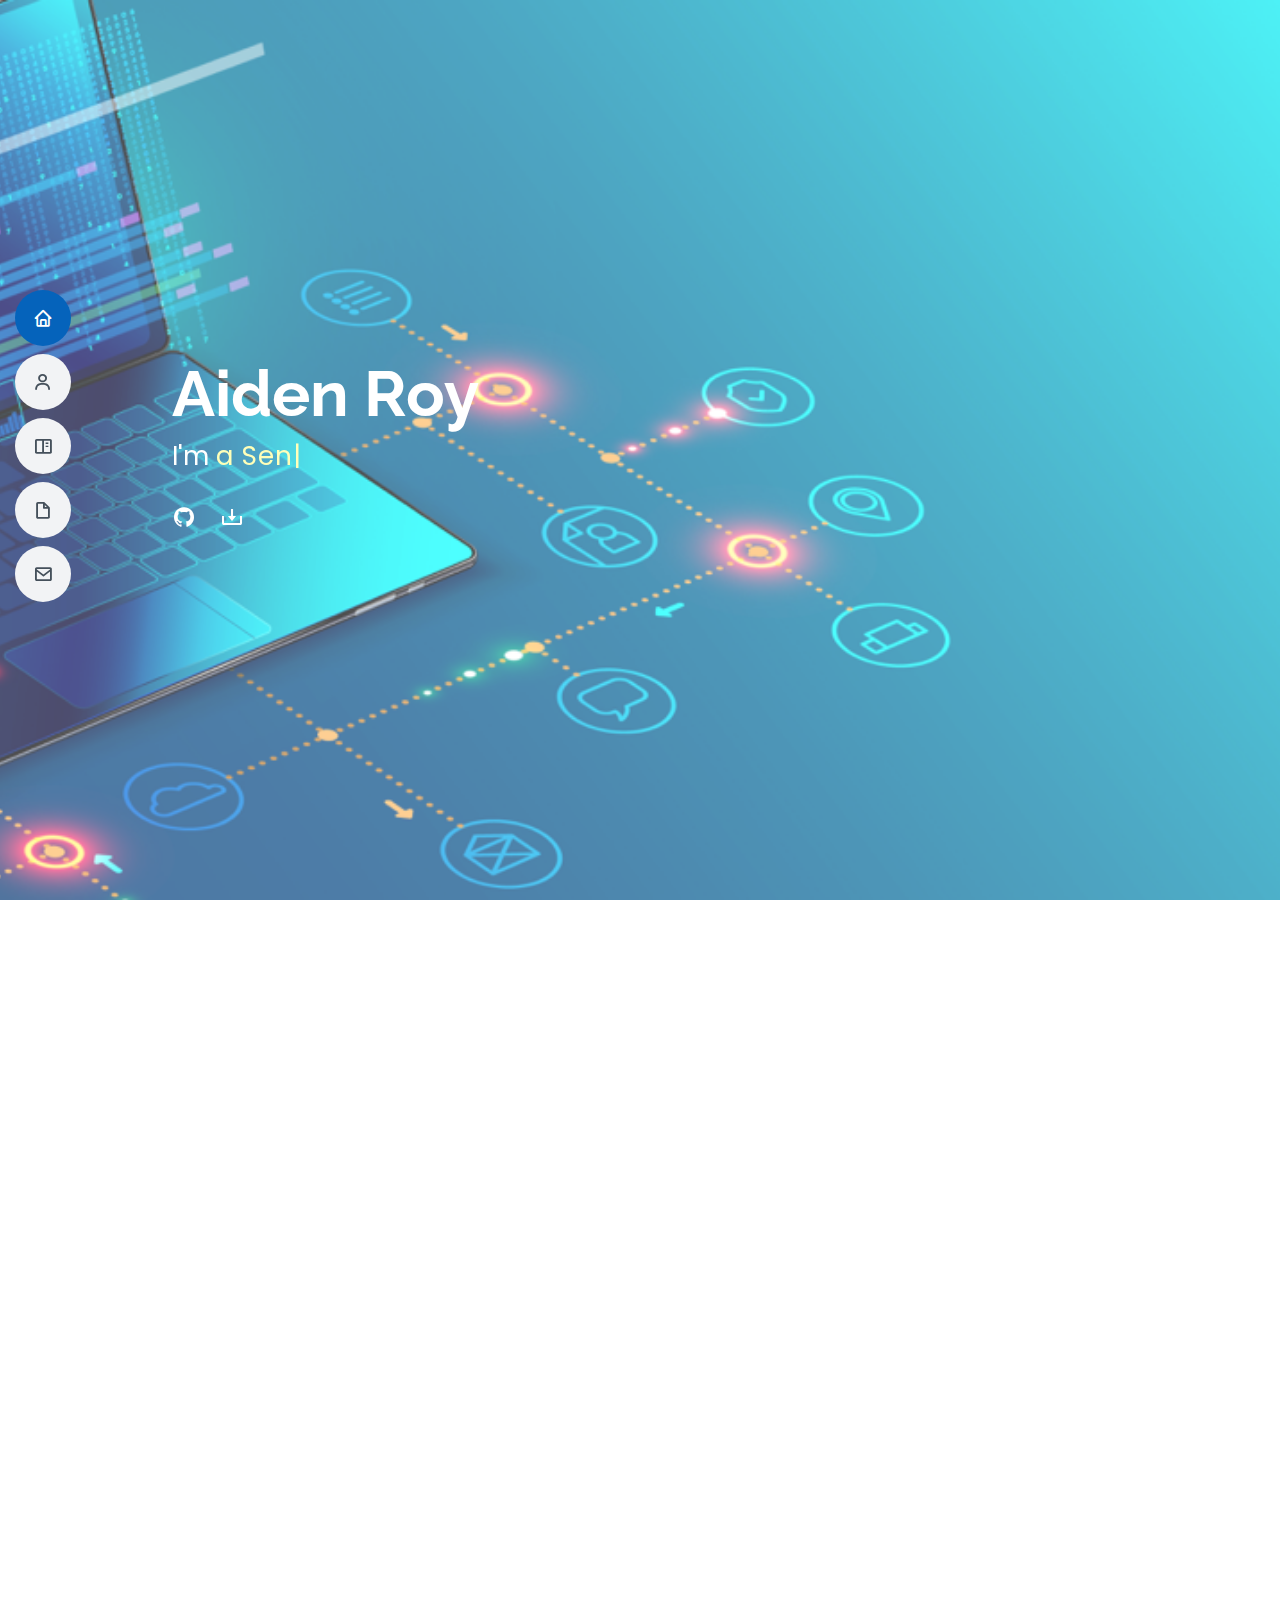
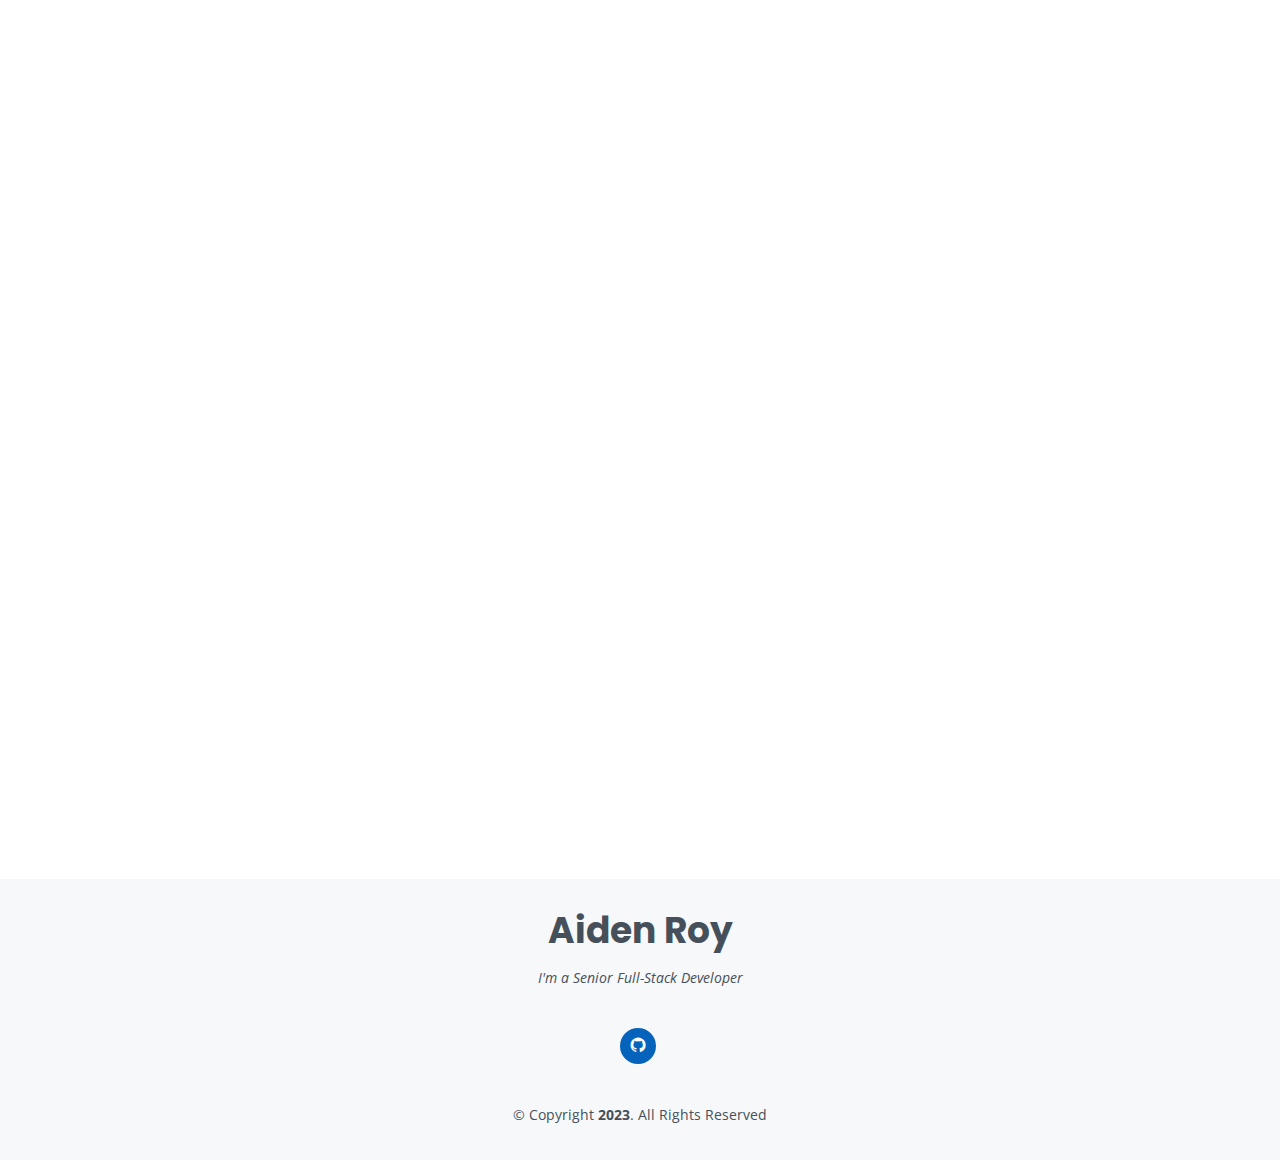
==== commit 7065ddba: "added new version" ====
--- a/index.html
+++ b/index.html
@@ -1,370 +1,708 @@
 <!DOCTYPE html>
 <html lang="en">
-	<head>
-		<meta charset="utf-8" />
-		<meta content="width=device-width, initial-scale=1.0" name="viewport" />
-		<title>Portfolio - AidenRoy</title>
-		<link href="assets/vendor/aos/aos.css" rel="stylesheet" />
-		<link href="assets/vendor/bootstrap/css/bootstrap.min.css" rel="stylesheet" />
-		<link href="assets/css/style.css" rel="stylesheet" />
-	</head>
-	<body>
-		<div style="max-width: 650px; margin: 0 auto">
-			<nav class="navbar navbar-light custom-navbar justify-content-end pt-5">
-				<a class="linkitem" href="mailto:aidenroy1990@skiff.com">
-					<svg width="20px" height="20px" viewBox="0 0 48 48" fill="none" xmlns="http://www.w3.org/2000/svg">
-						<path d="M44 24V9H24H4V24V39H24" stroke="#000000" stroke-width="4" stroke-linecap="round" stroke-linejoin="round" />
-						<path d="M44 34L30 34" stroke="#000000" stroke-width="4" stroke-linecap="round" stroke-linejoin="round" />
-						<path d="M39 29L44 34L39 39" stroke="#000000" stroke-width="4" stroke-linecap="round" stroke-linejoin="round" />
-						<path d="M4 9L24 24L44 9" stroke="#000000" stroke-width="4" stroke-linecap="round" stroke-linejoin="round" />
-					</svg>
-				</a>
-				<a class="linkitem" href="https://codepen.io/superdev1990" target="_blank">
-					<svg width="20px" height="20px" viewBox="0 0 24 24" fill="none" xmlns="http://www.w3.org/2000/svg">
-						<path
-							fill-rule="evenodd"
-							clip-rule="evenodd"
-							d="M11.4265 1.18077C11.7709 0.939744 12.2291 0.939744 12.5735 1.18077L22.5735 8.18077C22.8408 8.3679 23 8.67369 23 9V16C23 16.3263 22.8408 16.6321 22.5735 16.8192L12.5735 23.8192C12.2291 24.0603 11.7709 24.0603 11.4265 23.8192L1.42654 16.8192C1.15921 16.6321 1 16.3263 1 16V9C1 8.67369 1.15921 8.3679 1.42654 8.18077L11.4265 1.18077ZM3 10.9207V14.0793L5.25621 12.5L3 10.9207ZM7 13.7207L3.74379 16L11 21.0793V16.5207L7 13.7207ZM13 16.5207V21.0793L20.2562 16L17 13.7207L13 16.5207ZM18.7438 12.5L21 14.0793V10.9207L18.7438 12.5ZM20.2562 9L17 11.2793L13 8.47934V3.92066L20.2562 9ZM11 3.92066V8.47934L7 11.2793L3.74379 9L11 3.92066ZM12 10.2207L8.74379 12.5L12 14.7793L15.2562 12.5L12 10.2207Z"
-							fill="#000000"
-						/>
-					</svg>
-				</a>
-				<a class="linkitem" href="https://github.com/superdev90" target="_blank">
-					<svg width="20px" height="20px" viewBox="0 0 20 20" version="1.1" xmlns="http://www.w3.org/2000/svg" xmlns:xlink="http://www.w3.org/1999/xlink">
-						<g id="Page-1" stroke="none" stroke-width="1" fill="none" fill-rule="evenodd">
-							<g id="Dribbble-Light-Preview" transform="translate(-140.000000, -7559.000000)" fill="#000000">
-								<g id="icons" transform="translate(56.000000, 160.000000)">
-									<path
-										d="M94,7399 C99.523,7399 104,7403.59 104,7409.253 C104,7413.782 101.138,7417.624 97.167,7418.981 C96.66,7419.082 96.48,7418.762 96.48,7418.489 C96.48,7418.151 96.492,7417.047 96.492,7415.675 C96.492,7414.719 96.172,7414.095 95.813,7413.777 C98.04,7413.523 100.38,7412.656 100.38,7408.718 C100.38,7407.598 99.992,7406.684 99.35,7405.966 C99.454,7405.707 99.797,7404.664 99.252,7403.252 C99.252,7403.252 98.414,7402.977 96.505,7404.303 C95.706,7404.076 94.85,7403.962 94,7403.958 C93.15,7403.962 92.295,7404.076 91.497,7404.303 C89.586,7402.977 88.746,7403.252 88.746,7403.252 C88.203,7404.664 88.546,7405.707 88.649,7405.966 C88.01,7406.684 87.619,7407.598 87.619,7408.718 C87.619,7412.646 89.954,7413.526 92.175,7413.785 C91.889,7414.041 91.63,7414.493 91.54,7415.156 C90.97,7415.418 89.522,7415.871 88.63,7414.304 C88.63,7414.304 88.101,7413.319 87.097,7413.247 C87.097,7413.247 86.122,7413.234 87.029,7413.87 C87.029,7413.87 87.684,7414.185 88.139,7415.37 C88.139,7415.37 88.726,7417.2 91.508,7416.58 C91.513,7417.437 91.522,7418.245 91.522,7418.489 C91.522,7418.76 91.338,7419.077 90.839,7418.982 C86.865,7417.627 84,7413.783 84,7409.253 C84,7403.59 88.478,7399 94,7399"
-										id="github-[#142]"
-									></path>
-								</g>
-							</g>
-						</g></svg
-				></a>
-			</nav>
-			<div class="row mb-5">
-				<h2>Hey, I'm <b>Aiden Roy</b></h2>
-				<p class="mb-0">Senior Full-Stack Developer</p>
-			</div>
-			<div class="row mb-5">
-				<div class="col-8">
-					<img src="assets/img/avatar.jpg" width="100%" height="auto" alt="Image" class="img-fluid imgavatar" />
-					<div style="text-align: justify; padding-right: 50px">
-						<p class="firstheading">A Senior Full Stack Developer with hands-on experience in creating user-focused, engaging, and dynamic web applications.</p>
-						<p>Specialize in Front-End Development and have expertise in JavaScript, HTML, CSS, and popular frameworks like React and Angular.</p>
-						<p>Also highly skilled in Back-End frameworks like Node.js, Laravel, and Django.</p>
-						<p>Well-versed in responsive design, UI/UX principles, optimization techniques, and cross-browser compatibility.</p>
-						<p>Always eager to learn and adapt to new technologies, ensuring all developed platforms are up-to-speed, efficient, and modern.</p>
-					</div>
-				</div>
-				<div class="col-4">
-					<h3 class="h3 mb-4"><b>Skills</b></h3>
-					<ul class="list-unstyled">
-						<li class="mb-3">
-							<div class="mb-1" style="justify-content: space-between">
-								<strong>HTML5 / CSS3</strong>
-							</div>
-							<div class="progress custom-progress">
-								<div class="progress-bar" role="progressbar" style="width: 100%"></div>
-							</div>
-						</li>
-						<li class="mb-3">
-							<div class="mb-1" style="justify-content: space-between">
-								<strong>JavaScript / TypeScript</strong>
-							</div>
-							<div class="progress custom-progress">
-								<div class="progress-bar" role="progressbar" style="width: 100%"></div>
-							</div>
-						</li>
-						<li class="mb-3">
-							<div class="mb-1" style="justify-content: space-between">
-								<strong>React / Next.js</strong>
-							</div>
-							<div class="progress custom-progress">
-								<div class="progress-bar" role="progressbar" style="width: 90%"></div>
-							</div>
-						</li>
-						<li class="mb-3">
-							<div class="mb-1" style="justify-content: space-between">
-								<strong>Angular</strong>
-							</div>
-							<div class="progress custom-progress">
-								<div class="progress-bar" role="progressbar" style="width: 80%"></div>
-							</div>
-						</li>
-						<li class="mb-3">
-							<div class="mb-1" style="justify-content: space-between">
-								<strong>Node.js</strong>
-							</div>
-							<div class="progress custom-progress">
-								<div class="progress-bar" role="progressbar" style="width: 80%"></div>
-							</div>
-						</li>
-						<li class="mb-3">
-							<div class="mb-1" style="justify-content: space-between">
-								<strong>Laravel / PHP</strong>
-							</div>
-							<div class="progress custom-progress">
-								<div class="progress-bar" role="progressbar" style="width: 90%"></div>
-							</div>
-						</li>
-						<li class="mb-3">
-							<div class="mb-1" style="justify-content: space-between">
-								<strong>Django / Python</strong>
-							</div>
-							<div class="progress custom-progress">
-								<div class="progress-bar" role="progressbar" style="width: 80%"></div>
-							</div>
-						</li>
-						<li class="mb-3">
-							<div class="mb-1" style="justify-content: space-between">
-								<strong>Bootstrap</strong>
-							</div>
-							<div class="progress custom-progress">
-								<div class="progress-bar" role="progressbar" style="width: 100%"></div>
-							</div>
-						</li>
-						<li class="mb-3">
-							<div class="mb-1" style="justify-content: space-between">
-								<strong>Material UI</strong>
-							</div>
-							<div class="progress custom-progress">
-								<div class="progress-bar" role="progressbar" style="width: 100%"></div>
-							</div>
-						</li>
-						<li class="mb-3">
-							<div class="mb-1" style="justify-content: space-between">
-								<strong>SASS / SCSS</strong>
-							</div>
-							<div class="progress custom-progress">
-								<div class="progress-bar" role="progressbar" style="width: 90%"></div>
-							</div>
-						</li>
-						<li class="mb-3">
-							<div class="mb-1" style="justify-content: space-between">
-								<strong>Tailwind</strong>
-							</div>
-							<div class="progress custom-progress">
-								<div class="progress-bar" role="progressbar" style="width: 90%"></div>
-							</div>
-						</li>
-						<li class="mb-3">
-							<div class="mb-1" style="justify-content: space-between">
-								<strong>Git</strong>
-							</div>
-							<div class="progress custom-progress">
-								<div class="progress-bar" role="progressbar" style="width: 100%"></div>
-							</div>
-						</li>
-					</ul>
-				</div>
-			</div>
-
-			<div class="row mb-5">
-				<h3 class="h3 heading grey-border">Portfolio</h3>
-				<div class="row mb-3">
-					<div class="col-4">
-						<a href="https://www.techasoft.com" target="_blank"><img class="img-fluid portitem" src="assets/img/img_1.jpg" /></a>
-					</div>
-					<div class="col-8">
-						<a href="https://www.techasoft.com" target="_blank"><span style="color: #6d6de5; font-size: 18px; font-weight: bolder">techasoft.com</span><br /></a>
-						<b>Software Development Company - Techasoft</b>
-						<p style="text-align: justify">
-							Techasoft is a leading Software Development Company in Bangalore, India. We have core expert for custom Software development, Mobile app and Website development etc.
-						</p>
-					</div>
-				</div>
-				<div class="row mb-3">
-					<div class="col-4">
-						<a href="https://www.crateandbarrel.com/" target="_blank"><img class="img-fluid portitem" src="assets/img/img_2.jpg" /></a>
-					</div>
-					<div class="col-8">
-						<a href="https://www.crateandbarrel.com/" target="_blank"><span style="color: #6d6de5; font-size: 18px; font-weight: bolder">crateandbarrel.com</span><br /></a>
-						<b>Furniture, Home Decor and Wedding Registry</b>
-						<p style="text-align: justify">
-							Shop Crate and Barrel to find everything you need to outfit your home. Browse furniture, home decor, cookware, dinnerware, wedding registry and more.
-						</p>
-					</div>
-				</div>
-				<div class="row mb-3">
-					<div class="col-4">
-						<a href="https://homestars.com/" target="_blank"><img class="img-fluid portitem" src="assets/img/img_3.jpg" /></a>
-					</div>
-					<div class="col-8">
-						<a href="https://homestars.com/" target="_blank"><span style="color: #6d6de5; font-size: 18px; font-weight: bolder">homestars.com</span><br /></a>
-						<b>HomeStars | Find Home Professionals in Toronto</b>
-						<p style="text-align: justify">
-							Quickly get quotes from verified and reviewed pros. With reviews, ratings and Verification, HomeStars gives you the tools you need to hire with confidence.
-						</p>
-					</div>
-				</div>
-				<div class="row mb-3">
-					<div class="col-4">
-						<a href="https://www.bluespark.digital/" target="_blank"><img class="img-fluid portitem" src="assets/img/img_5.jpg" /></a>
-					</div>
-					<div class="col-8">
-						<a href="https://www.bluespark.digital/" target="_blank"><span style="color: #6d6de5; font-size: 18px; font-weight: bolder">bluespark.digital</span><br /></a>
-						<b>AdWords, Paid Traffic & Conversions</b>
-						<p style="text-align: justify">Certified Google Partner Agency specialising in getting you more customers through Adwords, Facebook and Conversion Rate Optimisation.</p>
-					</div>
-				</div>
-				<div class="row mb-3">
-					<div class="col-4">
-						<a href="https://heatherholmes.ca/" target="_blank"><img class="img-fluid portitem" src="assets/img/img_6.jpg" /></a>
-					</div>
-					<div class="col-8">
-						<a href="https://heatherholmes.ca/" target="_blank"><span style="color: #6d6de5; font-size: 18px; font-weight: bolder">heatherholmes.ca</span><br /></a>
-						<b>Heather Holmes : Toronto Real Estate Agent</b>
-						<p style="text-align: justify">
-							Heather Holmes is a Toronto realtor that specializes in starter homes, lofts, and condos throughout the GTA, including Leslieville, Riverdale, and Riverside.
-						</p>
-					</div>
-				</div>
-				<div class="row mb-3">
-					<div class="col-4">
-						<a href="https://jobpin.com.au/" target="_blank"><img class="img-fluid portitem" src="assets/img/img_4.jpg" /></a>
-					</div>
-					<div class="col-8">
-						<a href="https://jobpin.com.au/" target="_blank"><span style="color: #6d6de5; font-size: 18px; font-weight: bolder">jobpin.com.au</span><br /></a>
-						<b>Jobpin | AI helps you find Jobs, Employment</b>
-						<p style="text-align: justify">
-							With Jobpin, Jobpin AI can recommend candidates with millions of jobs online. Recruit ideal candidates for free with the power of AI to recommend.
-						</p>
-					</div>
-				</div>
-			</div>
-
-			<div class="row mb-5">
-				<h3 class="h3 heading grey-border">Resume</h3>
-				<div class="row mb-3">
-					<img class="img-fluid" style="border: 1px solid #aaa; padding: 0" width="100%" height="auto" src="assets/img/resume.jpg" />
-				</div>
-			</div>
-
-			<div class="row mb-5">
-				<h3 class="h3 heading grey-border">Services</h3>
-				<div class="row">
-					<div class="col-6">
-						<ul class="list-unstyled list-line">
-							<li>Responsive and Interactive UI</li>
-							<li>SEO Optimized Website</li>
-							<li>Performance Optimization</li>
-							<li>Website Security Enhancements</li>
-						</ul>
-					</div>
-					<div class="col-6">
-						<ul class="list-unstyled list-line">
-							<li>Cloud Hosting & Setup</li>
-							<li>Cross-Browser Compatibility</li>
-							<li>Well-Documented and Clean Code</li>
-						</ul>
-					</div>
-				</div>
-			</div>
-
-			<div class="row mb-5">
-				<h3 class="h3 heading grey-border">Achievement</h3>
-				<div class="row">
-					<div class="col-3 text-center">
-						<p>
-							<svg width="40px" height="40px" viewBox="0 0 24 24" fill="none" xmlns="http://www.w3.org/2000/svg">
-								<path d="M8.5 12.5L10.5 14.5L15.5 9.5" stroke="#1C274C" stroke-width="1.5" stroke-linecap="round" stroke-linejoin="round" />
-								<path
-									d="M7 3.33782C8.47087 2.48697 10.1786 2 12 2C17.5228 2 22 6.47715 22 12C22 17.5228 17.5228 22 12 22C6.47715 22 2 17.5228 2 12C2 10.1786 2.48697 8.47087 3.33782 7"
-									stroke="#1C274C"
-									stroke-width="1.5"
-									stroke-linecap="round"
-								/>
-							</svg>
-						</p>
-						<h3><b>170</b></h3>
-						<p>Works Completed</p>
-					</div>
-					<div class="col-3 text-center">
-						<p>
-							<svg width="40px" height="40px" viewBox="0 0 48 48" xmlns="http://www.w3.org/2000/svg">
-								<title>calendar</title>
-								<g id="Layer_2" data-name="Layer 2">
-									<g id="invisible_box" data-name="invisible box">
-										<rect width="48" height="48" fill="none" />
-									</g>
-									<g id="icons_Q2" data-name="icons Q2">
-										<path
-											d="M44,8H35V4.1A2.1,2.1,0,0,0,33.3,2,2,2,0,0,0,31,4V8H17V4.1A2.1,2.1,0,0,0,15.3,2,2,2,0,0,0,13,4V8H4a2,2,0,0,0-2,2V42a2,2,0,0,0,2,2H44a2,2,0,0,0,2-2V10A2,2,0,0,0,44,8ZM42,40H6V20H42Zm0-24H6V12H42Z"
-										/>
-									</g>
-								</g>
-							</svg>
-						</p>
-						<h3><b>12</b></h3>
-						<p>Years of Experience</p>
-					</div>
-					<div class="col-3 text-center">
-						<p>
-							<svg width="40px" height="40px" viewBox="0 0 24 24" fill="none" xmlns="http://www.w3.org/2000/svg">
-								<path
-									fill-rule="evenodd"
-									clip-rule="evenodd"
-									d="M3 18C3 15.3945 4.66081 13.1768 6.98156 12.348C7.61232 12.1227 8.29183 12 9 12C9.70817 12 10.3877 12.1227 11.0184 12.348C11.3611 12.4703 11.6893 12.623 12 12.8027C12.3107 12.623 12.6389 12.4703 12.9816 12.348C13.6123 12.1227 14.2918 12 15 12C15.7082 12 16.3877 12.1227 17.0184 12.348C19.3392 13.1768 21 15.3945 21 18V21H15.75V19.5H19.5V18C19.5 15.5147 17.4853 13.5 15 13.5C14.4029 13.5 13.833 13.6163 13.3116 13.8275C14.3568 14.9073 15 16.3785 15 18V21H3V18ZM9 11.25C8.31104 11.25 7.66548 11.0642 7.11068 10.74C5.9977 10.0896 5.25 8.88211 5.25 7.5C5.25 5.42893 6.92893 3.75 9 3.75C10.2267 3.75 11.3158 4.33901 12 5.24963C12.6842 4.33901 13.7733 3.75 15 3.75C17.0711 3.75 18.75 5.42893 18.75 7.5C18.75 8.88211 18.0023 10.0896 16.8893 10.74C16.3345 11.0642 15.689 11.25 15 11.25C14.311 11.25 13.6655 11.0642 13.1107 10.74C12.6776 10.4869 12.2999 10.1495 12 9.75036C11.7001 10.1496 11.3224 10.4869 10.8893 10.74C10.3345 11.0642 9.68896 11.25 9 11.25ZM13.5 18V19.5H4.5V18C4.5 15.5147 6.51472 13.5 9 13.5C11.4853 13.5 13.5 15.5147 13.5 18ZM11.25 7.5C11.25 8.74264 10.2426 9.75 9 9.75C7.75736 9.75 6.75 8.74264 6.75 7.5C6.75 6.25736 7.75736 5.25 9 5.25C10.2426 5.25 11.25 6.25736 11.25 7.5ZM15 5.25C13.7574 5.25 12.75 6.25736 12.75 7.5C12.75 8.74264 13.7574 9.75 15 9.75C16.2426 9.75 17.25 8.74264 17.25 7.5C17.25 6.25736 16.2426 5.25 15 5.25Z"
-									fill="#080341"
-								/>
-							</svg>
-						</p>
-						<h3><b>24</b></h3>
-						<p>Total Clients</p>
-					</div>
-					<div class="col-3 text-center">
-						<p>
-							<svg
-								width="40px"
-								height="40px"
-								viewBox="0 0 32 32"
-								version="1.1"
-								xmlns="http://www.w3.org/2000/svg"
-								xmlns:xlink="http://www.w3.org/1999/xlink"
-								xmlns:sketch="http://www.bohemiancoding.com/sketch/ns"
-							>
-								<title>award-2</title>
-								<desc>Created with Sketch Beta.</desc>
-								<defs></defs>
-								<g id="Page-1" stroke="none" stroke-width="1" fill="none" fill-rule="evenodd" sketch:type="MSPage">
-									<g id="Icon-Set" sketch:type="MSLayerGroup" transform="translate(-308.000000, -411.000000)" fill="#000000">
-										<path
-											d="M332.585,436.51 C331.141,437.913 329.604,439.37 329.604,439.37 L326.954,434.846 C329.729,434.17 332.128,432.568 333.801,430.388 L336.699,435.334 C336.699,435.334 334.633,435.928 332.585,436.51 L332.585,436.51 Z M324,433.008 C318.482,433.008 314.01,428.525 314.01,422.997 C314.01,417.469 318.482,412.986 324,412.986 C329.518,412.986 333.99,417.469 333.99,422.997 C333.99,428.525 329.518,433.008 324,433.008 L324,433.008 Z M318.396,439.37 C318.396,439.37 316.859,437.913 315.415,436.51 C313.367,435.928 311.301,435.334 311.301,435.334 L314.199,430.388 C315.872,432.568 318.271,434.17 321.046,434.846 L318.396,439.37 L318.396,439.37 Z M335.021,428.436 C335.824,426.825 336.288,425.021 336.288,423.106 C336.288,416.42 330.786,411 324,411 C317.214,411 311.712,416.42 311.712,423.106 C311.712,425.021 312.176,426.825 312.979,428.436 L307.991,436.946 C307.991,436.946 311.154,437.581 314.363,438.241 C316.503,440.623 318.633,443 318.633,443 L323.219,435.174 C323.479,435.19 323.736,435.213 324,435.213 C324.264,435.213 324.521,435.19 324.781,435.174 L329.367,443 C329.367,443 331.497,440.623 333.637,438.241 C336.846,437.581 340.009,436.946 340.009,436.946 L335.021,428.436 L335.021,428.436 Z M324,428 C321.238,428 319,425.762 319,423 C319,420.238 321.238,418 324,418 C326.762,418 329,420.238 329,423 C329,425.762 326.762,428 324,428 L324,428 Z M324,416 C320.134,416 317,419.134 317,423 C317,426.866 320.134,430 324,430 C327.866,430 331,426.866 331,423 C331,419.134 327.866,416 324,416 L324,416 Z"
-											id="award-2"
-											sketch:type="MSShapeGroup"
-										></path>
-									</g>
-								</g>
-							</svg>
-						</p>
-						<h3><b>17</b></h3>
-						<p>Award Won</p>
-					</div>
-				</div>
-			</div>
-
-			<div class="row mb-5">
-				<h3 class="h3 heading grey-border">Contact</h3>
-				<div class="row">
-					<div class="col-2">
-						<p><b>Country:</b></p>
-						<p><b>City:</b></p>
-						<p><b>Street:</b></p>
-						<p><b>E-mail:</b></p>
-					</div>
-					<div class="col-4">
-						<p>Canada</p>
-						<p>Brooks</p>
-						<p>1955 90th Avenue</p>
-						<p>aidenroy1990@skiff.com</p>
-					</div>
-				</div>
-			</div>
-		</div>
-	</body>
-	<script src="assets/vendor/aos/aos.js"></script>
-	<script src="assets/vendor/bootstrap/js/bootstrap.bundle.min.js"></script>
-	<script src="assets/js/main.js"></script>
-</html>
+
+<head>
+  <meta charset="utf-8">
+  <meta content="width=device-width, initial-scale=1.0" name="viewport">
+
+  <title>Portfolio - Aiden Roy</title>
+  <meta content="This is my portfolio" name="description">
+  <meta content="" name="keywords">
+
+  <!-- Google Fonts -->
+  <link
+    href="https://fonts.googleapis.com/css?family=Open+Sans:300,300i,400,400i,600,600i,700,700i|Raleway:300,300i,400,400i,500,500i,600,600i,700,700i|Poppins:300,300i,400,400i,500,500i,600,600i,700,700i"
+    rel="stylesheet">
+
+  <!-- Vendor CSS Files -->
+  <link href="assets/vendor/aos/aos.css" rel="stylesheet">
+  <link href="assets/vendor/bootstrap/css/bootstrap.min.css" rel="stylesheet">
+  <link href="assets/vendor/bootstrap-icons/bootstrap-icons.css" rel="stylesheet">
+  <link href="assets/vendor/boxicons/css/boxicons.min.css" rel="stylesheet">
+  <link href="assets/vendor/glightbox/css/glightbox.min.css" rel="stylesheet">
+  <link href="assets/vendor/swiper/swiper-bundle.min.css" rel="stylesheet">
+
+  <!-- Template Main CSS File -->
+  <link href="assets/css/style.css" rel="stylesheet">
+
+  <!-- =======================================================
+  * Template Name: MyResume - v4.9.2
+  * Template URL: https://bootstrapmade.com/free-html-bootstrap-template-my-resume/
+  * Author: BootstrapMade.com
+  * License: https://bootstrapmade.com/license/
+  ======================================================== -->
+  <script async src="https://www.googletagmanager.com/gtag/js?id=G-XTMKX89YMH"></script>
+  <script>
+    window.dataLayer = window.dataLayer || [];
+    function gtag() { dataLayer.push(arguments); }
+    gtag('js', new Date());
+
+    gtag('config', 'G-XTMKX89YMH');
+  </script>
+</head>
+
+<body>
+
+  <!-- ======= Mobile nav toggle button ======= -->
+  <!-- <button type="button" class="mobile-nav-toggle d-xl-none"><i class="bi bi-list mobile-nav-toggle"></i></button> -->
+  <i class="bi bi-list mobile-nav-toggle d-lg-none"></i>
+  <!-- ======= Header ======= -->
+  <header id="header" class="d-flex flex-column justify-content-center">
+
+    <nav id="navbar" class="navbar nav-menu">
+      <ul>
+        <li><a href="#hero" class="nav-link scrollto active"><i class="bx bx-home"></i> <span>Home</span></a></li>
+        <li><a href="#about" class="nav-link scrollto"><i class="bx bx-user"></i> <span>About</span></a></li>
+        <li><a href="#portfolio" class="nav-link scrollto"><i class="bx bx-book-content"></i> <span>Portfolio</span></a>
+        <li><a href="#resume" class="nav-link scrollto"><i class="bx bx-file-blank"></i> <span>Resume</span></a></li>
+        </li>
+        <!-- <li><a href="#services" class="nav-link scrollto"><i class="bx bx-server"></i> <span>Services</span></a></li> -->
+        <li><a href="#contact" class="nav-link scrollto"><i class="bx bx-envelope"></i> <span>Contact</span></a></li>
+      </ul>
+    </nav><!-- .nav-menu -->
+
+  </header><!-- End Header -->
+
+  <!-- ======= Hero Section ======= -->
+  <section id="hero" class="d-flex flex-column justify-content-center">
+    <div class="container" data-aos="zoom-in" data-aos-delay="100">
+      <h1>Aiden Roy</h1>
+      <p>I'm <span class="typed" data-typed-items="a Senior Full-Stack Engineer"></span></p>
+      <div class="social-links">
+        <a href="https://github.com/superdev90" class="github headericon"><i class="bx bxl-github"></i></a>
+        <a href="assets/resume.pdf" class="headericon" download="resume"><i
+            class="bx bx-download"></i></a>
+      </div>
+    </div>
+  </section><!-- End Hero -->
+
+  <main id="main">
+
+    <!-- ======= About Section ======= -->
+    <section id="about" class="about">
+      <div class="container" data-aos="fade-up">
+
+        <div class="section-title">
+          <h2>About</h2>
+          <p>
+            A senior Full Stack Developer with hands-on experience in creating user-focused, engaging, and dynamic web applications.
+
+Specialize in Front-End Development and have expertise in JavaScript, HTML, CSS, and popular frameworks like React and Angular.
+
+Also highly skilled in Back-End frameworks like Node.js, Laravel, and Django.
+
+Well-versed in responsive design, UI/UX principles, optimization techniques, and cross-browser compatibility.
+
+Always eager to learn and adapt to new technologies, ensuring all developed platforms are up-to-speed, efficient, and modern.
+          </p>
+        </div>
+
+        <div class="row">
+          <div class="col-lg-4 about-imgdiv">
+            <img src="assets/img/avatar.jpg" class="img-fluidicon" alt="">
+          </div>
+          <div class="col-lg-8 pt-4 pt-lg-0 content">
+            <h3>Full Stack Developer &amp; Engineer</h3>
+            <p class="fst-italic">
+              Here are some informations about me.
+            </p>
+            <div class="row">
+              <div class="col-lg-6">
+                <ul>
+                  <li><i class="bi bi-chevron-right"></i> <strong>Birthday:</strong> <span>18 June 1990</span></li>
+                  <li><i class="bi bi-chevron-right"></i> <strong>Email:</strong>
+                    <span>aidenroy1990@skiff.com</span>
+                  </li>
+                  <li><i class="bi bi-chevron-right"></i> <strong>City:</strong> <span>Brooks, Canada</span></li>
+                </ul>
+              </div>
+              <div class="col-lg-6">
+                <ul>
+                  <li><i class="bi bi-chevron-right"></i> <strong>Age:</strong> <span>34</span></li>
+                  <li><i class="bi bi-chevron-right"></i> <strong>Degree:</strong> <span>Bachelor</span></li>
+                  <li><i class="bi bi-chevron-right"></i> <strong>Freelance:</strong> <span>Available</span></li>
+                </ul>
+              </div>
+            </div>
+          </div>
+        </div>
+
+      </div>
+    </section><!-- End About Section -->
+
+    <!-- ======= Portfolio Section ======= -->
+    <section id="portfolio" class="portfolio section-bg">
+      <div class="container" data-aos="fade-up">
+
+        <div class="section-title">
+          <h2>Portfolio</h2>
+          <p>Throughout my period of development, I have created several proven projects and websites that I'm proud to
+            share with you.</p>
+        </div>
+
+        <div class="row mb-3">
+          <div class="col-4">
+            <a href="https://www.techasoft.com" target="_blank"><img class="img-fluid portitem" src="assets/img/img_1.jpg" /></a>
+          </div>
+          <div class="col-8">
+            <a href="https://www.techasoft.com" target="_blank"><span style="color: #6d6de5; font-size: 18px; font-weight: bolder">techasoft.com</span><br /></a>
+            <b>Software Development Company - Techasoft</b>
+            <p style="text-align: justify">
+              Techasoft is a leading Software Development Company in Bangalore, India. We have core expert for custom Software development, Mobile app and Website development etc.
+            </p>
+          </div>
+        </div>
+        <div class="row mb-3">
+          <div class="col-4">
+            <a href="https://www.crateandbarrel.com/" target="_blank"><img class="img-fluid portitem" src="assets/img/img_2.jpg" /></a>
+          </div>
+          <div class="col-8">
+            <a href="https://www.crateandbarrel.com/" target="_blank"><span style="color: #6d6de5; font-size: 18px; font-weight: bolder">crateandbarrel.com</span><br /></a>
+            <b>Furniture, Home Decor and Wedding Registry</b>
+            <p style="text-align: justify">
+              Shop Crate and Barrel to find everything you need to outfit your home. Browse furniture, home decor, cookware, dinnerware, wedding registry and more.
+            </p>
+          </div>
+        </div>
+        <div class="row mb-3">
+          <div class="col-4">
+            <a href="https://homestars.com/" target="_blank"><img class="img-fluid portitem" src="assets/img/img_3.jpg" /></a>
+          </div>
+          <div class="col-8">
+            <a href="https://homestars.com/" target="_blank"><span style="color: #6d6de5; font-size: 18px; font-weight: bolder">homestars.com</span><br /></a>
+            <b>HomeStars | Find Home Professionals in Toronto</b>
+            <p style="text-align: justify">
+              Quickly get quotes from verified and reviewed pros. With reviews, ratings and Verification, HomeStars gives you the tools you need to hire with confidence.
+            </p>
+          </div>
+        </div>
+        <div class="row mb-3">
+          <div class="col-4">
+            <a href="https://www.bluespark.digital/" target="_blank"><img class="img-fluid portitem" src="assets/img/img_5.jpg" /></a>
+          </div>
+          <div class="col-8">
+            <a href="https://www.bluespark.digital/" target="_blank"><span style="color: #6d6de5; font-size: 18px; font-weight: bolder">bluespark.digital</span><br /></a>
+            <b>AdWords, Paid Traffic & Conversions</b>
+            <p style="text-align: justify">Certified Google Partner Agency specialising in getting you more customers through Adwords, Facebook and Conversion Rate Optimisation.</p>
+          </div>
+        </div>
+        <div class="row mb-3">
+          <div class="col-4">
+            <a href="https://heatherholmes.ca/" target="_blank"><img class="img-fluid portitem" src="assets/img/img_6.jpg" /></a>
+          </div>
+          <div class="col-8">
+            <a href="https://heatherholmes.ca/" target="_blank"><span style="color: #6d6de5; font-size: 18px; font-weight: bolder">heatherholmes.ca</span><br /></a>
+            <b>Heather Holmes : Toronto Real Estate Agent</b>
+            <p style="text-align: justify">
+              Heather Holmes is a Toronto realtor that specializes in starter homes, lofts, and condos throughout the GTA, including Leslieville, Riverdale, and Riverside.
+            </p>
+          </div>
+        </div>
+        <div class="row mb-3">
+          <div class="col-4">
+            <a href="https://jobpin.com.au/" target="_blank"><img class="img-fluid portitem" src="assets/img/img_4.jpg" /></a>
+          </div>
+          <div class="col-8">
+            <a href="https://jobpin.com.au/" target="_blank"><span style="color: #6d6de5; font-size: 18px; font-weight: bolder">jobpin.com.au</span><br /></a>
+            <b>Jobpin | AI helps you find Jobs, Employment</b>
+            <p style="text-align: justify">
+              With Jobpin, Jobpin AI can recommend candidates with millions of jobs online. Recruit ideal candidates for free with the power of AI to recommend.
+            </p>
+          </div>
+        </div>
+
+        </div>
+
+      </div>
+    </section><!-- End Portfolio Section -->
+
+    <!-- ======= Skills Section ======= -->
+    <section id="skills" class="skills section-bg">
+      <div class="container" data-aos="fade-up">
+
+        <div class="section-title">
+          <h2>Skills</h2>
+          <p>
+            Below is a quick overview of my main technical skill sets and tools I use.
+          </p>
+        </div>
+
+        <div class="row skills-content">
+
+          <div class="col-lg-6">
+
+            <div class="progress">
+              <span class="skill">HTML / CSS <i class="val">100%</i></span>
+              <div class="progress-bar-wrap">
+                <div class="progress-bar" role="progressbar" aria-valuenow="100" aria-valuemin="0" aria-valuemax="100">
+                </div>
+              </div>
+            </div>
+
+            <div class="progress">
+              <span class="skill">JavaScript / TypeScript <i class="val">95%</i></span>
+              <div class="progress-bar-wrap">
+                <div class="progress-bar" role="progressbar" aria-valuenow="95" aria-valuemin="0" aria-valuemax="100">
+                </div>
+              </div>
+            </div>
+
+            <div class="progress">
+              <span class="skill">React / Next.js <i class="val">100%</i></span>
+              <div class="progress-bar-wrap">
+                <div class="progress-bar" role="progressbar" aria-valuenow="100" aria-valuemin="0" aria-valuemax="100">
+                </div>
+              </div>
+            </div>
+
+            <div class="progress">
+              <span class="skill">Angular <i class="val">90%</i></span>
+              <div class="progress-bar-wrap">
+                <div class="progress-bar" role="progressbar" aria-valuenow="90" aria-valuemin="0" aria-valuemax="100">
+                </div>
+              </div>
+            </div>
+
+            <div class="progress">
+              <span class="skill">Node.js <i class="val">100%</i></span>
+              <div class="progress-bar-wrap">
+                <div class="progress-bar" role="progressbar" aria-valuenow="100" aria-valuemin="0" aria-valuemax="100">
+                </div>
+              </div>
+            </div>
+
+            <div class="progress">
+              <span class="skill">Laravel / PHP <i class="val">95%</i></span>
+              <div class="progress-bar-wrap">
+                <div class="progress-bar" role="progressbar" aria-valuenow="95" aria-valuemin="0" aria-valuemax="100">
+                </div>
+              </div>
+            </div>
+
+          </div>
+
+          <div class="col-lg-6">
+
+            <div class="progress">
+              <span class="skill">Django / Python <i class="val">90%</i></span>
+              <div class="progress-bar-wrap">
+                <div class="progress-bar" role="progressbar" aria-valuenow="90" aria-valuemin="0" aria-valuemax="100">
+                </div>
+              </div>
+            </div>
+
+            <div class="progress">
+              <span class="skill">Bootstrap <i class="val">100%</i></span>
+              <div class="progress-bar-wrap">
+                <div class="progress-bar" role="progressbar" aria-valuenow="100" aria-valuemin="0" aria-valuemax="100">
+                </div>
+              </div>
+            </div>
+
+            <div class="progress">
+              <span class="skill">Material UI <i class="val">90%</i></span>
+              <div class="progress-bar-wrap">
+                <div class="progress-bar" role="progressbar" aria-valuenow="90" aria-valuemin="0" aria-valuemax="100">
+                </div>
+              </div>
+            </div>
+
+            <div class="progress">
+              <span class="skill">SASS / SCSS <i class="val">95%</i></span>
+              <div class="progress-bar-wrap">
+                <div class="progress-bar" role="progressbar" aria-valuenow="95" aria-valuemin="0" aria-valuemax="100">
+                </div>
+              </div>
+            </div>
+
+            <div class="progress">
+              <span class="skill">Tailwind CSS <i class="val">95%</i></span>
+              <div class="progress-bar-wrap">
+                <div class="progress-bar" role="progressbar" aria-valuenow="95" aria-valuemin="0" aria-valuemax="100">
+                </div>
+              </div>
+            </div>
+
+            <div class="progress">
+              <span class="skill">Git <i class="val">100%</i></span>
+              <div class="progress-bar-wrap">
+                <div class="progress-bar" role="progressbar" aria-valuenow="100" aria-valuemin="0" aria-valuemax="100">
+                </div>
+              </div>
+            </div>
+
+          </div>
+        </div>
+
+      </div>
+    </section><!-- End Skills Section -->
+
+    <!-- ======= Resume Section ======= -->
+    <section id="resume" class="resume">
+      <div class="container" data-aos="fade-up">
+
+        <div class="section-title">
+          <h2>Resume</h2>
+          <p>Here is my resume to demonstrate my education, work experiences and skills.</p>
+        </div>
+
+        <div class="row">
+          <div class="col-lg-6">
+            <h3 class="resume-title">Summary</h3>
+            <div class="resume-item pb-0">
+              <h4>Aiden Roy</h4>
+              <p><em>Bringing more than 12 years of experience leading website design projects, including gathering user
+                  requirements, producing code, creating mockups and enhancing designs. Focused on creating clean,
+                  robust code with exceptional security. Achieves compatibility targets while meeting and exceeding
+                  customer demands.</em></p>
+              <ul>
+                <li>1955 90th Avenue, Brooks, Canada</li>
+                <li>aidenroy1990@skiff.com</li>
+                <li>https://github.com/superdev90</li>
+              </ul>
+            </div>
+
+
+            <h3 class="resume-title">Skills</h3>
+            <div class="resume-item">
+              <h4>Frontend</h4>
+              <h5>React, Next.js, AngularJS</h5>
+            </div>
+            <div class="resume-item">
+              <h4>Backend</h4>
+              <h5>Node.js, Laravel, Django
+              </h5>
+            </div>
+            <div class="resume-item">
+              <h4>Database</h4>
+              <h5>MySQL, PostgreSQL MongoDB</h5>
+            </div>
+            <div class="resume-item last-resumeitem" style="padding-bottom: 2.15rem;">
+              <h4>DevOps</h4>
+              <h5>AWS, Docker, Kubernetes</h5>
+            </div>
+
+          </div>
+          <div class="col-lg-6">
+            <h3 class="resume-title">Work Experience</h3>
+            <div class="resume-item">
+              <h4>Senior Full Stack Developer</h4>
+              <h5>05/2016 - 07/2023</h5>
+              <p><em> TechaSoft Pvt, Canada</em></p>
+              <ul>
+                <p>Spearheaded the development and ongoing maintenance of a
+scalable E-commerce platform using React, Next.js, and Laravel.</p><p>
+Executed seamless UI development by leveraging advanced tech
+stack like React, akin to highly-detailed designs produced in Figma.</p>
+<p>Worked on developing RESTful APIs and managed database schema,
+increasing the system's efficiency.</p>
+              </ul>
+            </div>
+            <div class="resume-item">
+              <h4>Front End Developer</h4>
+              <h5>08/2013 - 05/2016</h5>
+              <p><em> MicroAge, Canada</em></p>
+              <ul>
+                <p>Delivered efficient web solutions by employing expertise in front-end frameworks including React and Angular for dynamic user engagement.</p>
+<p>Showcased inventive flair in website design and theme customization, leveraging proficiency in HTML, CSS, JavaScript, and jQuery.</p>
+<p>Implemented responsive and pixel-perfect UIs utilizing advanced styling frameworks such as Bootstrap, Tailwind CSS, and Material UI, thus enhancing the responsiveness and visual appeal of webpages.</p>
+              </ul>
+            </div>
+            <div class="resume-item" style="padding-bottom: 0;">
+              <h4>Back End Developer</h4>
+              <h5>02/2012 - 08/2013</h5>
+              <p><em> Informatics Tec, Canada</em></p>
+              <ul>
+                <p>Showcased mastery of diverse back-end languages and frameworks such as Node.js, Laravel, and Django to deliver robust solutions.</p>
+<p>Effectively implemented RESTful APIs, demonstrating proficiency in API integration aimed at creating seamless end-user experiences.</p>
+<p>Optimized the performance of a variety of databases including MySQL, PostgreSQL, and MongoDB, enhancing efficiency and data retrieval speed.</p>
+              </ul>
+            </div>
+            <h3 class="resume-title">Education</h3>
+            <div class="resume-item" style="padding-bottom: 0;">
+              <h4>Bachelor of Computer Science</h4>
+              <h5>2007 – 2011</h5>
+              <p><em><b>University of Toronto</b>, Toronto, Canada</em></p>
+            </div>
+          </div>
+        </div>
+
+        <h4 class="h4 pt-5 pb-3 text-center">Preview</h4>
+        <div class="row mb-3 mx-auto" style="max-width: 700px;">
+          <img class="img-fluid" style="border: 1px solid #aaa; padding: 0" width="100%" height="auto" src="assets/img/resume.jpg" />
+        </div>
+
+      </div>
+    </section><!-- End Resume Section -->
+
+    <!-- ======= Facts Section ======= -->
+    <section id="facts" class="facts">
+      <div class="container" data-aos="fade-up">
+
+        <div class="section-title">
+          <h2>Facts</h2>
+          <p>Launched customer-driven design review process to enhance customer experiences and efficiency.</p>
+        </div>
+
+        <div class="row">
+
+          <div class="col-lg-3 col-md-6">
+            <div class="count-box">
+              <i class="bi bi-journal-check"></i>
+              <span data-purecounter-start="0" data-purecounter-end="46" data-purecounter-duration="1"
+                class="purecounter"></span>
+              <p>Works Completed</p>
+            </div>
+          </div>
+
+          <div class="col-lg-3 col-md-6 mt-5 mt-md-0">
+            <div class="count-box">
+              <i class="bi bi-calendar-date"></i>
+              <span data-purecounter-start="0" data-purecounter-end="12" data-purecounter-duration="1"
+                class="purecounter"></span>
+              <p>Years of Experience</p>
+            </div>
+          </div>
+
+          <div class="col-lg-3 col-md-6 mt-5 mt-lg-0">
+            <div class="count-box">
+              <i class="bi bi-people"></i>
+              <span data-purecounter-start="0" data-purecounter-end="24" data-purecounter-duration="1"
+                class="purecounter"></span>
+              <p>Total Clients</p>
+            </div>
+          </div>
+
+          <div class="col-lg-3 col-md-6 mt-5 mt-lg-0">
+            <div class="count-box">
+              <i class="bi bi-award"></i>
+              <span data-purecounter-start="0" data-purecounter-end="17" data-purecounter-duration="1"
+                class="purecounter"></span>
+              <p>Awards Won</p>
+            </div>
+          </div>
+
+        </div>
+
+      </div>
+    </section><!-- End Facts Section -->
+
+    <section id="facts" class="facts">
+      <div class="container" data-aos="fade-up">
+
+        <div class="section-title">
+          <h2>Services</h2>
+          <p>I offer premium services to my clients.</p>
+        </div>
+
+        <div class="row">
+          <div class="row">
+          <div class="col-6">
+            <ul class="list-line">
+              <li><p>Responsive and Interactive UI</p></li>
+              <li><p>SEO Optimized Website</p></li>
+              <li><p>Performance Optimization</p></li>
+              <li><p>Website Security Enhancements</p></li>
+            </ul>
+          </div>
+          <div class="col-6">
+            <ul class="list-line">
+              <li><p>Cloud Hosting & Setup</p></li>
+              <li><p>Cross-Browser Compatibility</p></li>
+              <li><p>Well-Documented and Clean Code</p></li>
+            </ul>
+          </div>
+        </div>
+        </div>
+      </div>
+    </section>
+
+    <!-- ======= Testimonials Section ======= -->
+    <!-- <section id="testimonials" class="testimonials section-bg">
+      <div class="container" data-aos="fade-up">
+
+        <div class="section-title">
+          <h2>Testimonials</h2>
+        </div>
+
+        <div class="testimonials-slider swiper" data-aos="fade-up" data-aos-delay="100">
+          <div class="swiper-wrapper">
+
+            <div class="swiper-slide">
+              <div class="testimonial-item">
+                <img src="assets/img/testimonials/testimonials-1.jpg" class="testimonial-img" alt="">
+                <h3>Saul Goodman</h3>
+                <h4>Ceo &amp; Founder</h4>
+                <p>
+                  <i class="bx bxs-quote-alt-left quote-icon-left"></i>
+                  Proin iaculis purus consequat sem cure digni ssim donec porttitora entum suscipit rhoncus. Accusantium
+                  quam, ultricies eget id, aliquam eget nibh et. Maecen aliquam, risus at semper.
+                  <i class="bx bxs-quote-alt-right quote-icon-right"></i>
+                </p>
+              </div>
+            </div>
+            <div class="swiper-slide">
+              <div class="testimonial-item">
+                <img src="assets/img/testimonials/testimonials-2.jpg" class="testimonial-img" alt="">
+                <h3>Sara Wilsson</h3>
+                <h4>Designer</h4>
+                <p>
+                  <i class="bx bxs-quote-alt-left quote-icon-left"></i>
+                  Export tempor illum tamen malis malis eram quae irure esse labore quem cillum quid cillum eram malis
+                  quorum velit fore eram velit sunt aliqua noster fugiat irure amet legam anim culpa.
+                  <i class="bx bxs-quote-alt-right quote-icon-right"></i>
+                </p>
+              </div>
+            </div>
+
+            <div class="swiper-slide">
+              <div class="testimonial-item">
+                <img src="assets/img/testimonials/testimonials-3.jpg" class="testimonial-img" alt="">
+                <h3>Jena Karlis</h3>
+                <h4>Store Owner</h4>
+                <p>
+                  <i class="bx bxs-quote-alt-left quote-icon-left"></i>
+                  Enim nisi quem export duis labore cillum quae magna enim sint quorum nulla quem veniam duis minim
+                  tempor labore quem eram duis noster aute amet eram fore quis sint minim.
+                  <i class="bx bxs-quote-alt-right quote-icon-right"></i>
+                </p>
+              </div>
+            </div>
+
+            <div class="swiper-slide">
+              <div class="testimonial-item">
+                <img src="assets/img/testimonials/testimonials-4.jpg" class="testimonial-img" alt="">
+                <h3>Matt Brandon</h3>
+                <h4>Freelancer</h4>
+                <p>
+                  <i class="bx bxs-quote-alt-left quote-icon-left"></i>
+                  Fugiat enim eram quae cillum dolore dolor amet nulla culpa multos export minim fugiat minim velit
+                  minim dolor enim duis veniam ipsum anim magna sunt elit fore quem dolore labore illum veniam.
+                  <i class="bx bxs-quote-alt-right quote-icon-right"></i>
+                </p>
+              </div>
+            </div>
+
+            <div class="swiper-slide">
+              <div class="testimonial-item">
+                <img src="assets/img/testimonials/testimonials-5.jpg" class="testimonial-img" alt="">
+                <h3>John Larson</h3>
+                <h4>Entrepreneur</h4>
+                <p>
+                  <i class="bx bxs-quote-alt-left quote-icon-left"></i>
+                  Quis quorum aliqua sint quem legam fore sunt eram irure aliqua veniam tempor noster veniam enim culpa
+                  labore duis sunt culpa nulla illum cillum fugiat legam esse veniam culpa fore nisi cillum quid.
+                  <i class="bx bxs-quote-alt-right quote-icon-right"></i>
+                </p>
+              </div>
+            </div>
+
+          </div>
+          <div class="swiper-pagination"></div>
+        </div>
+
+      </div>
+    </section> -->
+    <!-- End Testimonials Section -->
+
+    <!-- ======= Contact Section ======= -->
+    <section id="contact" class="contact">
+      <div class="container" data-aos="fade-up">
+
+        <div class="section-title">
+          <h2>Contact</h2>
+        </div>
+
+        <div class="row mt-1">
+
+          <div class="col-lg-4">
+            <div class="info">
+              <div class="address">
+                <i class="bi bi-geo-alt"></i>
+                <h4>Location:</h4>
+                <p>1955 90th Avenue</p>
+              </div>
+
+              <div class="email">
+                <i class="bi bi-envelope"></i>
+                <h4>Email:</h4>
+                <p>aidenroy1990@skiff.com</p>
+              </div>
+
+              <div class="phone">
+                <i class="bx bxl-github"></i>
+                <h4>Github:</h4>
+                <p>https://github.com/superdev90</p>
+              </div>
+
+            </div>
+
+          </div>
+
+          <div class="col-lg-8 mt-5 mt-lg-0">
+
+            <form action="https://formspree.io/f/xyyqbykz" method="POST" role="form" class="php-email-form">
+              <div class="row">
+                <div class="col-md-6 form-group">
+                  <input type="text" name="name" class="form-control" id="name" placeholder="Your Name" required>
+                </div>
+                <div class="col-md-6 form-group mt-3 mt-md-0">
+                  <input type="email" class="form-control" name="email" id="email" placeholder="Your Email" required>
+                </div>
+              </div>
+              <div class="form-group mt-3">
+                <input type="text" class="form-control" name="subject" id="subject" placeholder="Subject" required>
+              </div>
+              <div class="form-group mt-3">
+                <textarea class="form-control" name="message" rows="5" placeholder="Message" required></textarea>
+              </div>
+              <div class="my-3">
+                <div class="loading">Loading</div>
+                <div class="error-message"></div>
+                <div class="sent-message">Your message has been sent. Thank you!</div>
+              </div>
+              <div class="text-center"><button type="submit">Send Message</button></div>
+            </form>
+          </div>
+        </div>
+
+      </div>
+    </section><!-- End Contact Section -->
+
+  </main><!-- End #main -->
+
+  <!-- ======= Footer ======= -->
+  <footer id="footer">
+    <div class="container">
+      <h3>Aiden Roy</h3>
+      <p>I'm a Senior Full-Stack Developer</p>
+      <div class="social-links">
+        <a href="https://github.com/superdev90" target="_blank" class="github"><i class="bx bxl-github"></i></a>
+      </div>
+      <div class="copyright">
+        &copy; Copyright <strong><span>2023</span></strong>. All Rights Reserved
+      </div>
+    </div>
+  </footer><!-- End Footer -->
+
+  <div id="preloader"></div>
+  <a href="#" class="back-to-top d-flex align-items-center justify-content-center"><i
+      class="bi bi-arrow-up-short"></i></a>
+
+  <!-- Vendor JS Files -->
+  <script src="assets/vendor/purecounter/purecounter_vanilla.js"></script>
+  <script src="assets/vendor/aos/aos.js"></script>
+  <script src="assets/vendor/bootstrap/js/bootstrap.bundle.min.js"></script>
+  <script src="assets/vendor/glightbox/js/glightbox.min.js"></script>
+  <script src="assets/vendor/isotope-layout/isotope.pkgd.min.js"></script>
+  <script src="assets/vendor/swiper/swiper-bundle.min.js"></script>
+  <script src="assets/vendor/typed.js/typed.min.js"></script>
+  <script src="assets/vendor/waypoints/noframework.waypoints.js"></script>
+  <script src="assets/vendor/php-email-form/validate.js"></script>
+
+  <!-- Template Main JS File -->
+  <script src="assets/js/main.js"></script>
+
+</body>
+
+</html>